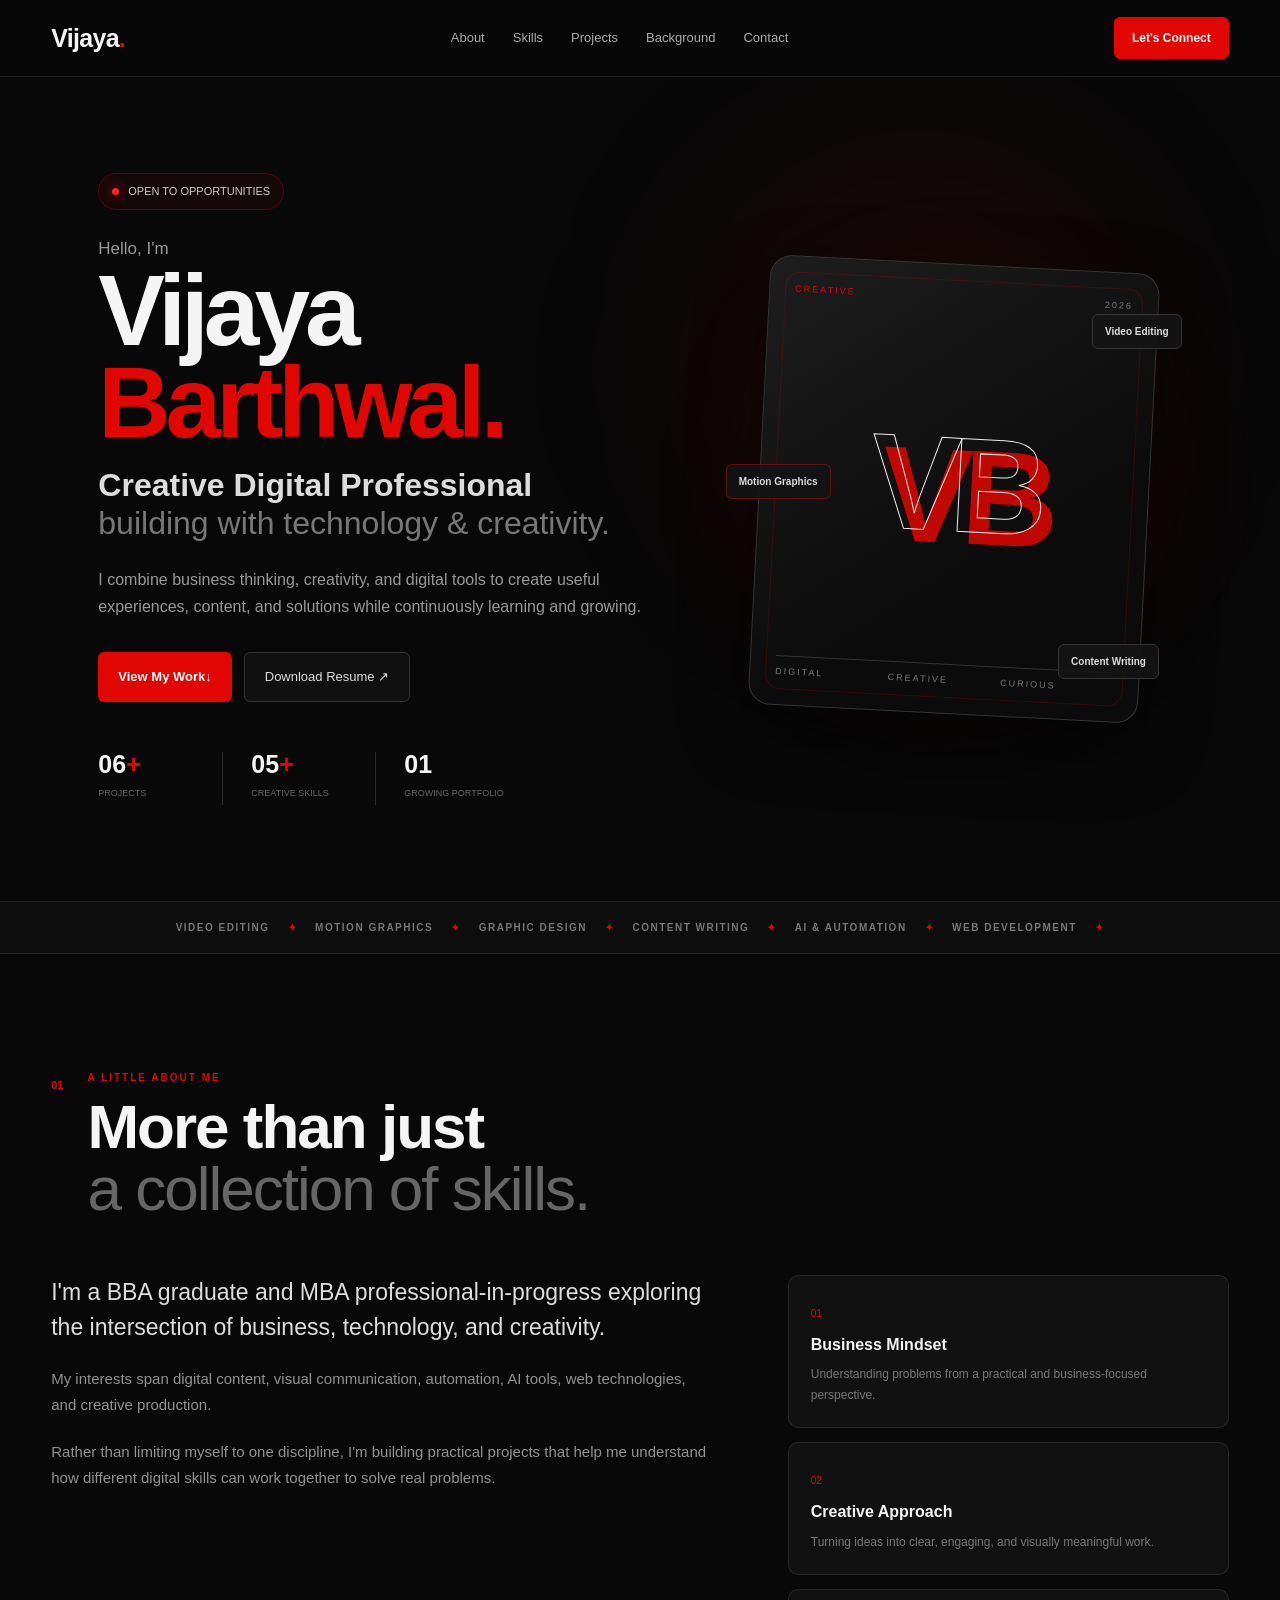
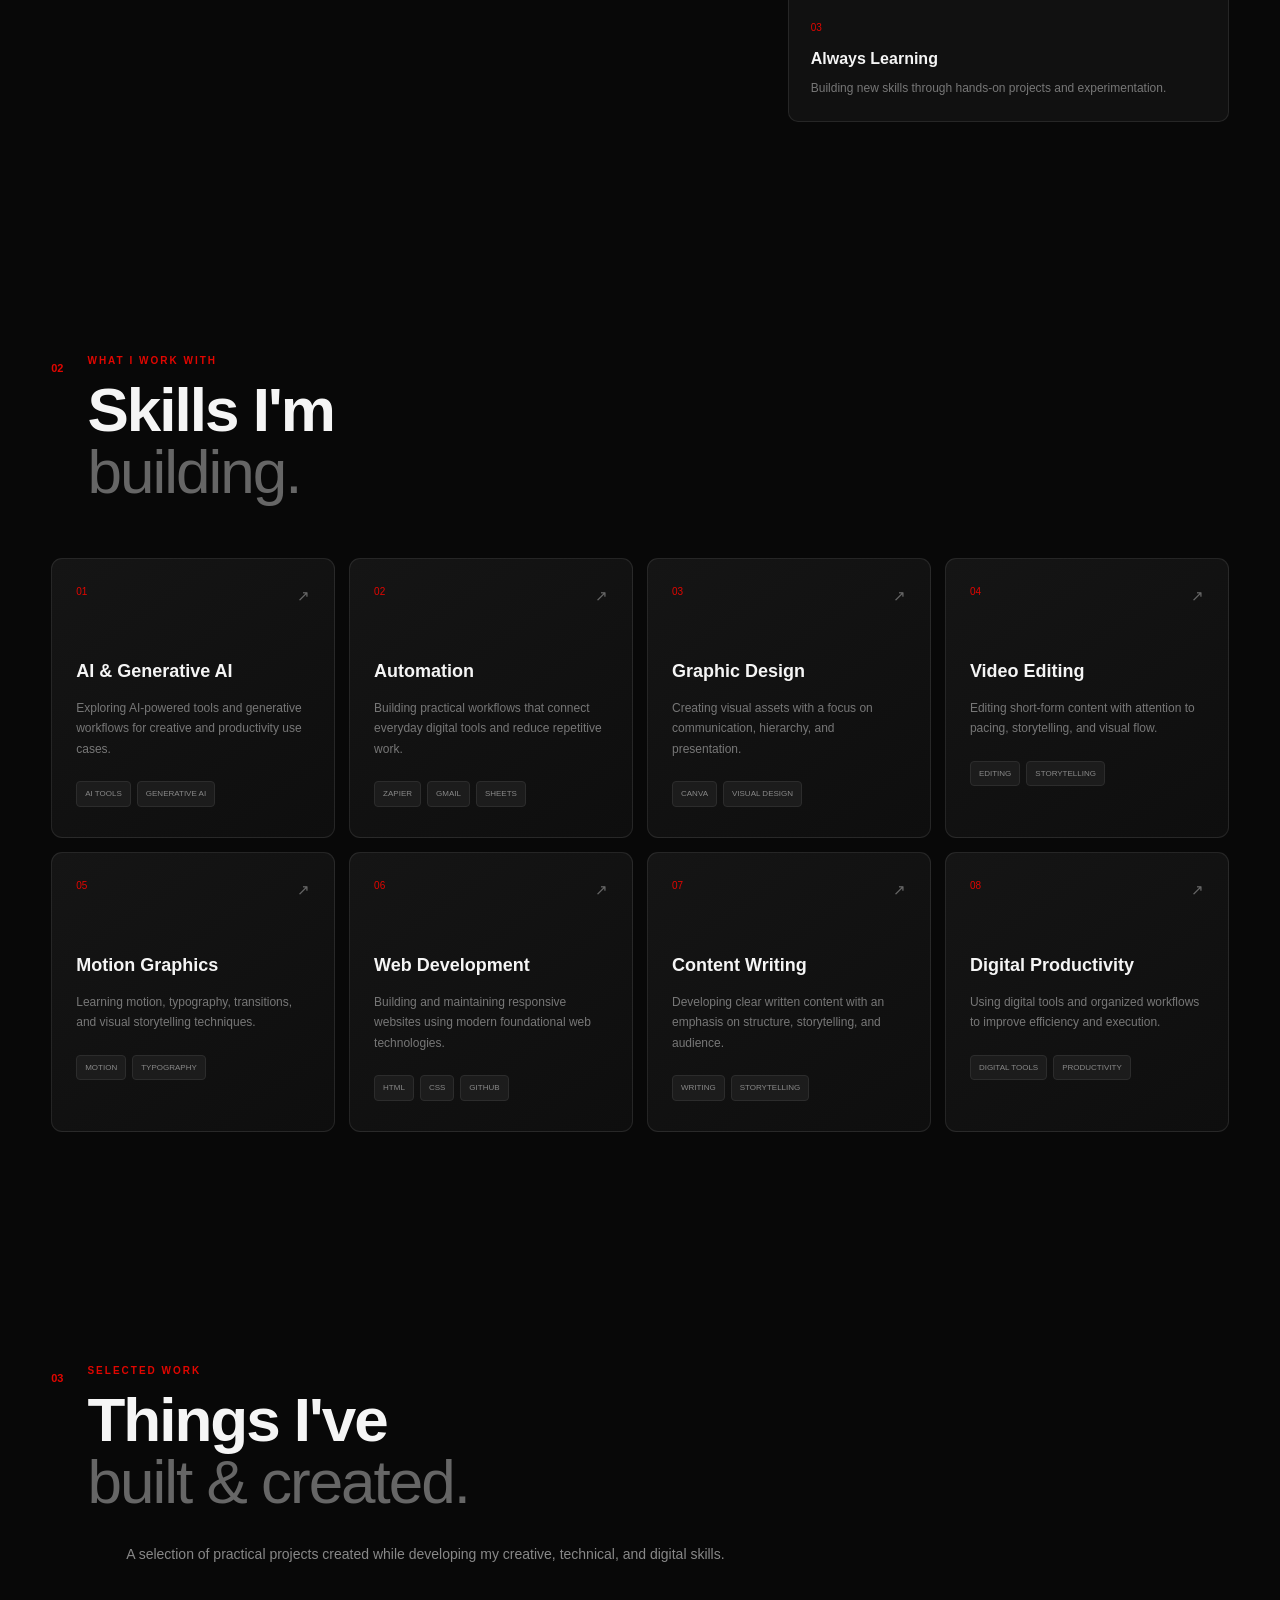
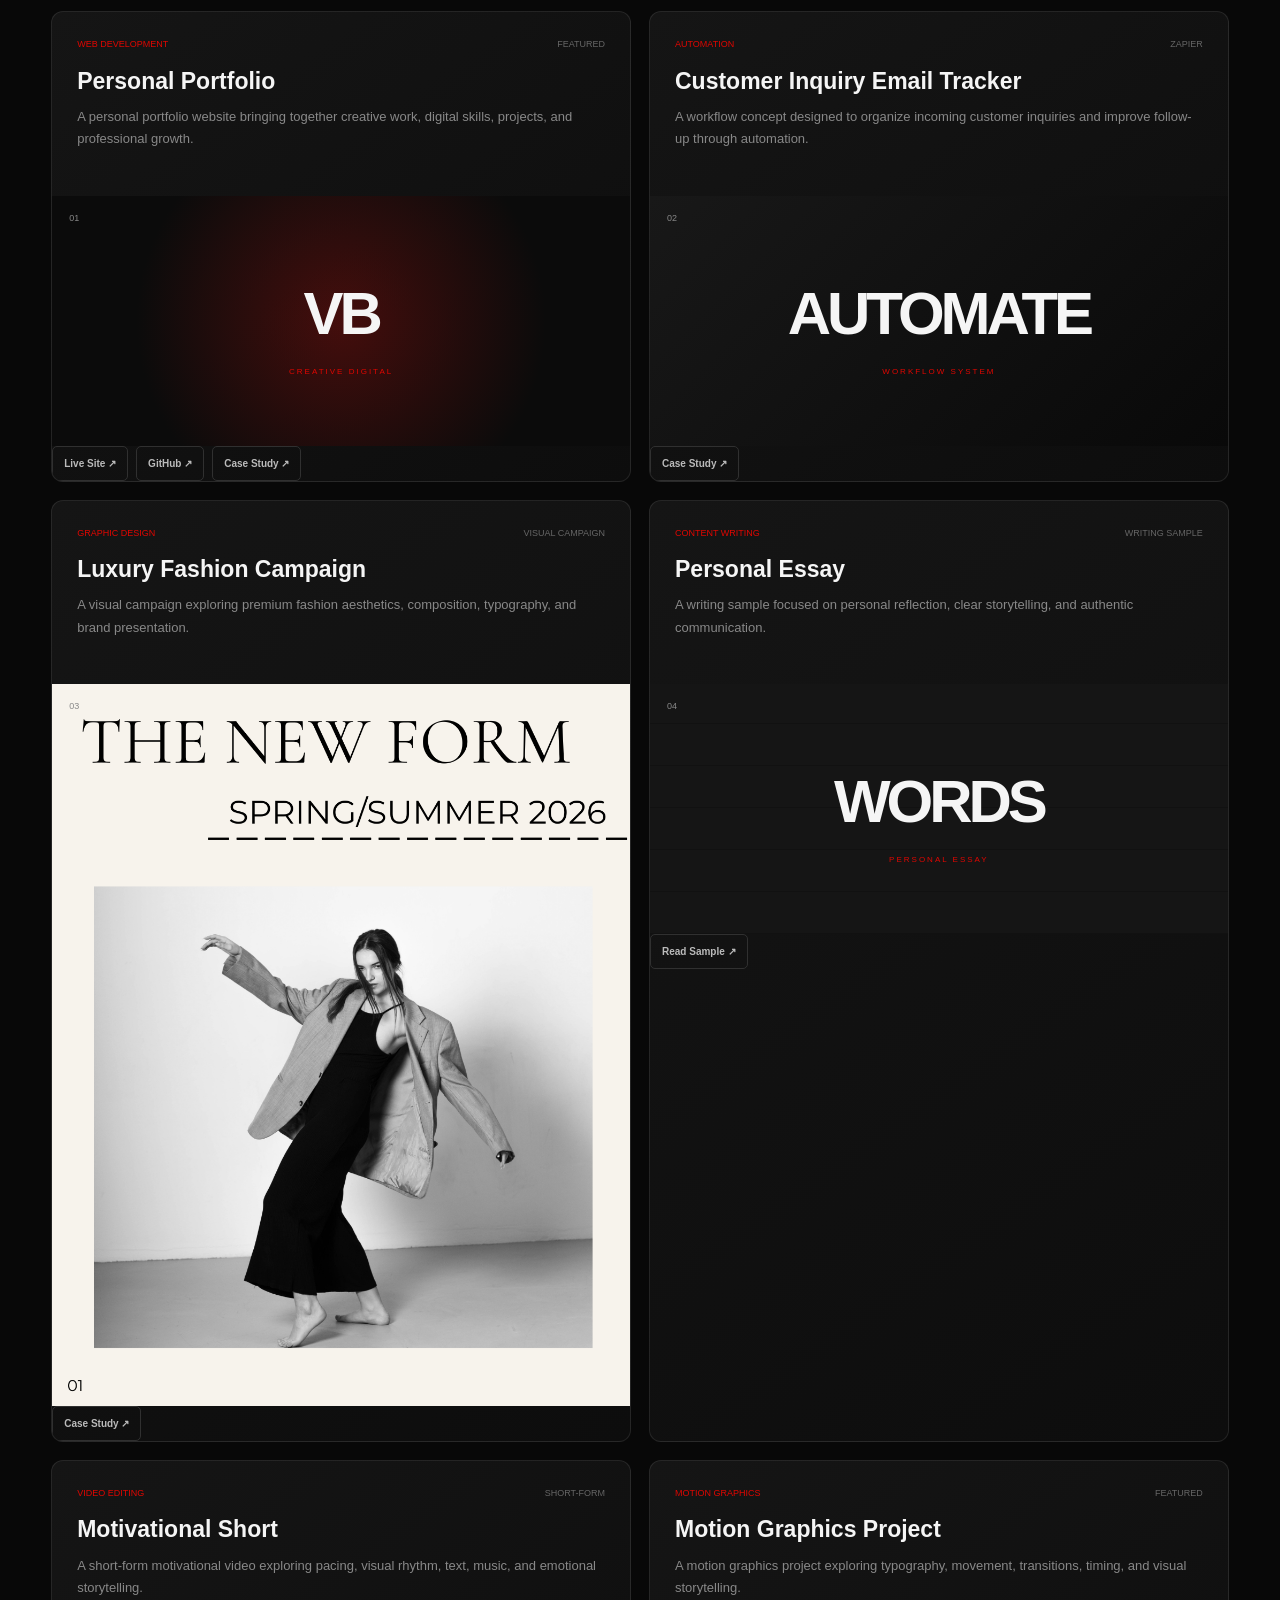
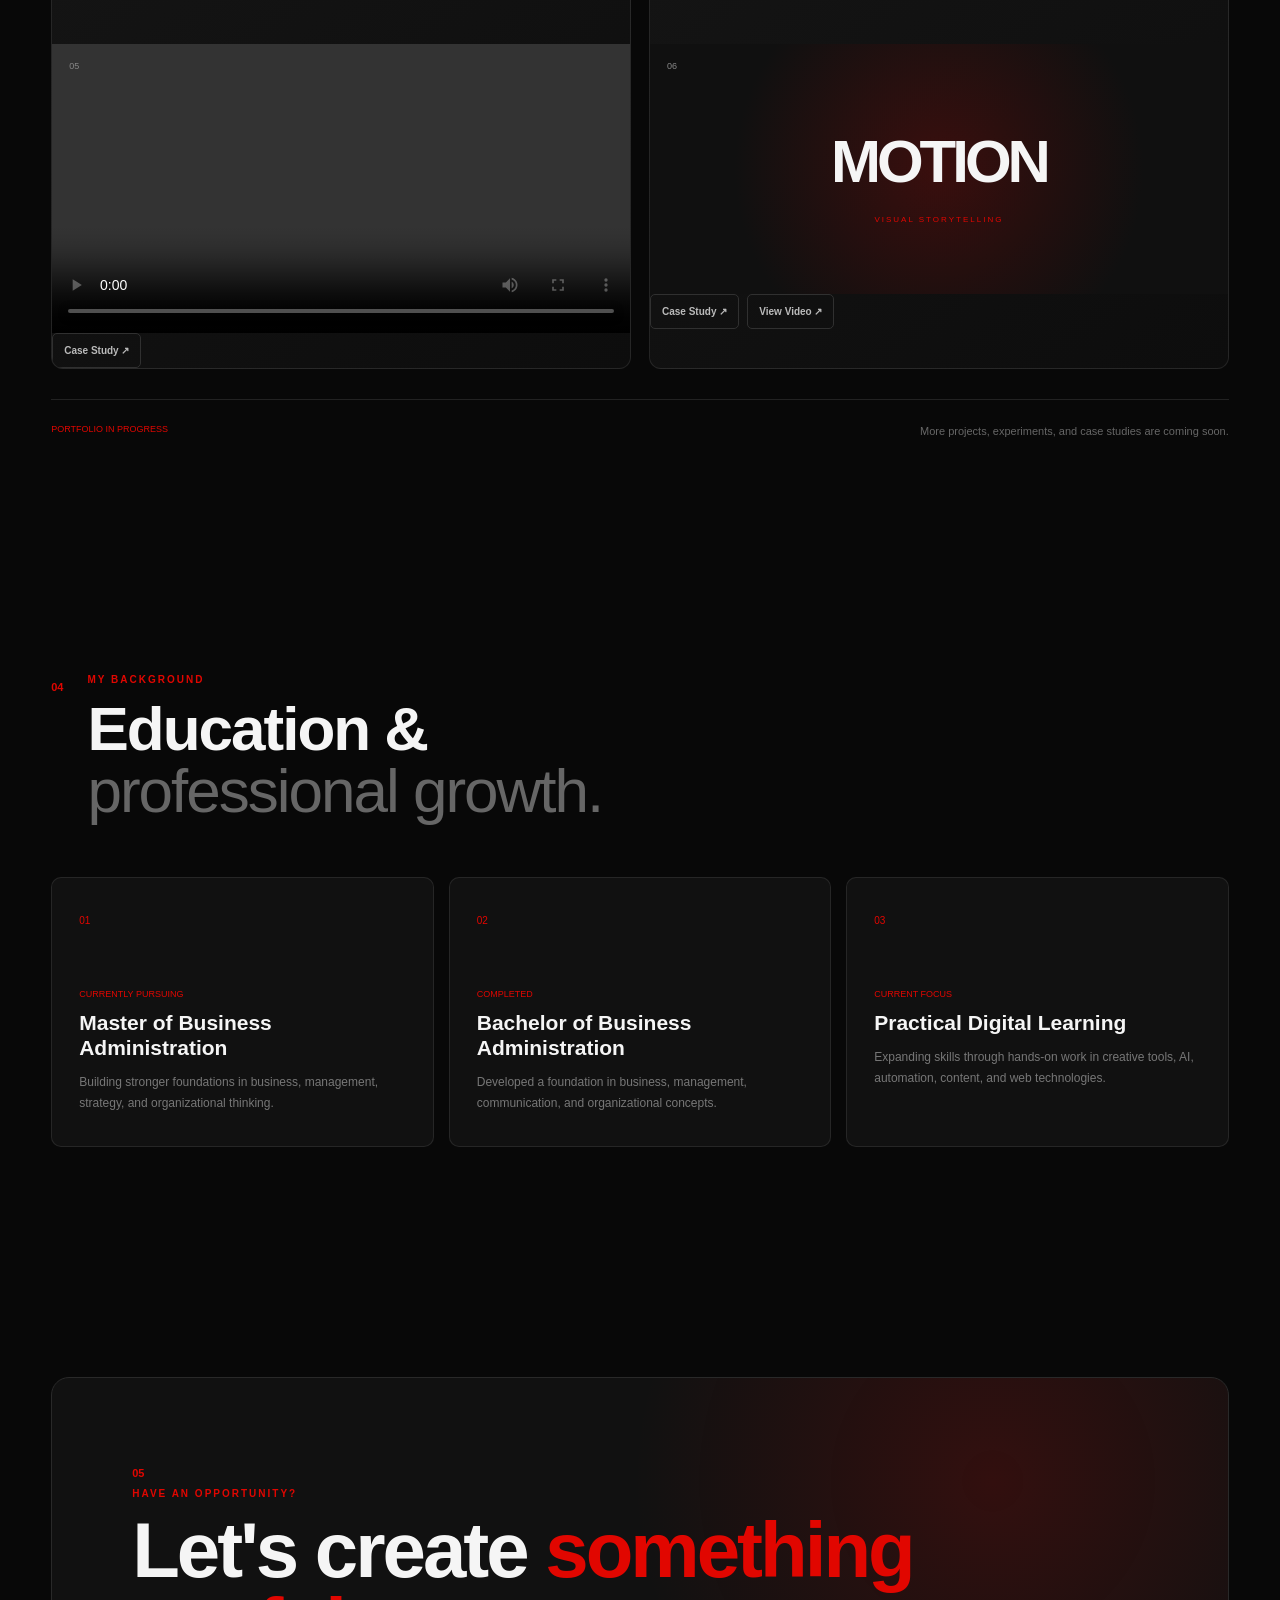
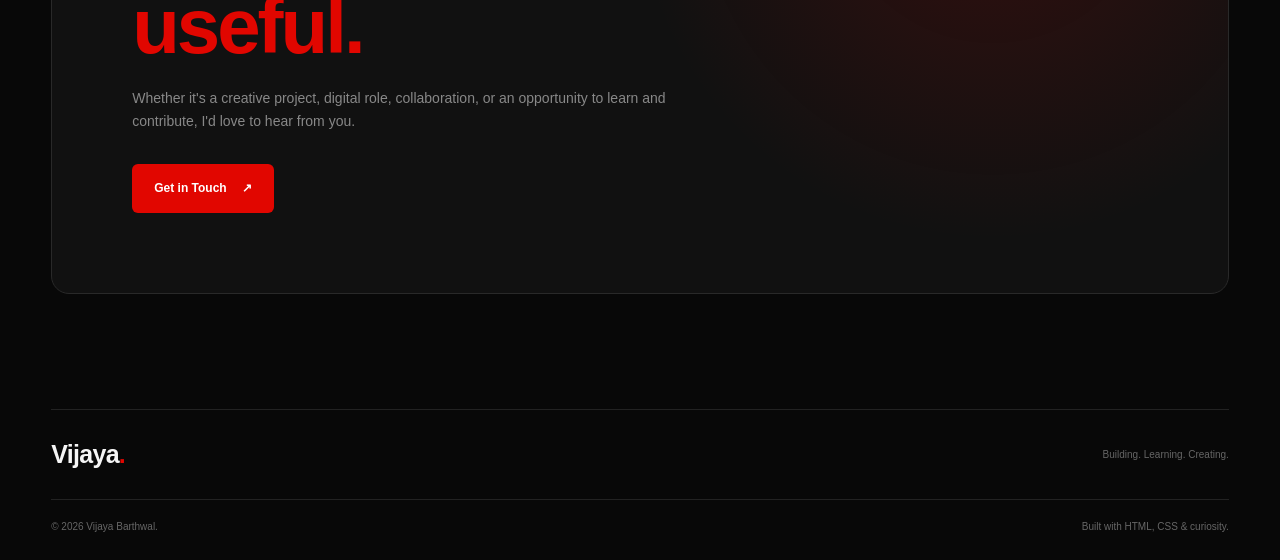
==== index.html @ 43b8132c "Update index.html" ====
<!DOCTYPE html>
<html lang="en">
<head>
    <meta charset="UTF-8">

    <meta name="viewport"
          content="width=device-width, initial-scale=1.0">

    <meta name="description"
          content="Vijaya Barthwal — Creative Digital Professional working across video editing, motion graphics, graphic design, content writing, AI, automation, and web technologies.">

    <meta name="author"
          content="Vijaya Barthwal">

    <title>Vijaya Barthwal | Creative Digital Professional</title>

    <link rel="stylesheet" href="style.css">
</head>

<body>

    <!-- =========================
         HEADER
    ========================== -->
    <header class="site-header">
        <nav class="navbar">

            <a href="#home" class="logo">
                Vijaya<span>.</span>
            </a>

            <div class="nav-links">
                <a href="#about">About</a>
                <a href="#skills">Skills</a>
                <a href="#projects">Projects</a>
                <a href="#education">Background</a>
                <a href="#contact">Contact</a>
            </div>

            <a href="#contact" class="nav-button">
                Let's Connect
            </a>

        </nav>
    </header>


    <main>

        <!-- =========================
             HERO
        ========================== -->
        <section class="hero" id="home">

            <div class="hero-content">

                <div class="hero-label">
                    <span class="status-dot"></span>
                    Open to opportunities
                </div>

                <p class="hero-intro">
                    Hello, I'm
                </p>

                <h1>
                    Vijaya <span>Barthwal.</span>
                </h1>

                <h2>
                    Creative Digital Professional
                    <span>building with technology &amp; creativity.</span>
                </h2>

                <p class="hero-description">
                    I combine business thinking, creativity, and digital
                    tools to create useful experiences, content, and
                    solutions while continuously learning and growing.
                </p>

                <div class="hero-buttons">

                    <a href="#projects" class="primary-button">
                        View My Work
                        <span>↓</span>
                    </a>

                    <a href="Vijaya_Barthwal_Resume-1.pdf"
                       class="secondary-button"
                       target="_blank"
                       rel="noopener">
                        Download Resume
                        <span>↗</span>
                    </a>

                </div>

                <div class="hero-stats">

                    <div class="stat">
                        <strong>06<span>+</span></strong>
                        <small>Projects</small>
                    </div>

                    <div class="stat">
                        <strong>05<span>+</span></strong>
                        <small>Creative Skills</small>
                    </div>

                    <div class="stat">
                        <strong>01</strong>
                        <small>Growing Portfolio</small>
                    </div>

                </div>

            </div>


            <div class="hero-visual">

                <div class="visual-glow"></div>

                <div class="hero-card">

                    <div class="hero-card-top">
                        <span>CREATIVE</span>
                        <span>2026</span>
                    </div>

                    <div class="hero-card-center">
                        <span>VB</span>
                    </div>

                    <div class="hero-card-bottom">
                        <span>Digital</span>
                        <span>Creative</span>
                        <span>Curious</span>
                    </div>

                </div>

                <div class="floating-tag tag-one">
                    Video Editing
                </div>

                <div class="floating-tag tag-two">
                    Motion Graphics
                </div>

                <div class="floating-tag tag-three">
                    Content Writing
                </div>

            </div>

        </section>


        <!-- =========================
             SKILL STRIP
        ========================== -->
        <div class="skill-strip">

            <div class="skill-strip-track">

                <span>VIDEO EDITING</span>
                <b>✦</b>

                <span>MOTION GRAPHICS</span>
                <b>✦</b>

                <span>GRAPHIC DESIGN</span>
                <b>✦</b>

                <span>CONTENT WRITING</span>
                <b>✦</b>

                <span>AI &amp; AUTOMATION</span>
                <b>✦</b>

                <span>WEB DEVELOPMENT</span>
                <b>✦</b>

            </div>

        </div>


        <!-- =========================
             ABOUT
        ========================== -->
        <section class="about-section section" id="about">

            <div class="section-heading">

                <span class="section-number">01</span>

                <div>
                    <p class="eyebrow">A little about me</p>

                    <h2>
                        More than just
                        <span>a collection of skills.</span>
                    </h2>
                </div>

            </div>


            <div class="about-grid">

                <div class="about-main">

                    <p class="about-lead">
                        I'm a BBA graduate and MBA professional-in-progress
                        exploring the intersection of business, technology,
                        and creativity.
                    </p>

                    <p>
                        My interests span digital content, visual
                        communication, automation, AI tools, web
                        technologies, and creative production.
                    </p>

                    <p>
                        Rather than limiting myself to one discipline,
                        I'm building practical projects that help me
                        understand how different digital skills can work
                        together to solve real problems.
                    </p>

                </div>


                <div class="about-side">

                    <div class="about-highlight">
                        <span>01</span>

                        <div>
                            <h3>Business Mindset</h3>
                            <p>
                                Understanding problems from a practical
                                and business-focused perspective.
                            </p>
                        </div>
                    </div>


                    <div class="about-highlight">
                        <span>02</span>

                        <div>
                            <h3>Creative Approach</h3>
                            <p>
                                Turning ideas into clear, engaging,
                                and visually meaningful work.
                            </p>
                        </div>
                    </div>


                    <div class="about-highlight">
                        <span>03</span>

                        <div>
                            <h3>Always Learning</h3>
                            <p>
                                Building new skills through hands-on
                                projects and experimentation.
                            </p>
                        </div>
                    </div>

                </div>

            </div>

        </section>


        <!-- =========================
             SKILLS
        ========================== -->
        <section class="skills-section section" id="skills">

            <div class="section-heading">

                <span class="section-number">02</span>

                <div>
                    <p class="eyebrow">What I work with</p>

                    <h2>
                        Skills I'm
                        <span>building.</span>
                    </h2>
                </div>

            </div>


            <div class="skills-grid">

                <article class="skill-card">
                    <div class="skill-card-top">
                        <span>01</span>
                        <span class="skill-arrow">↗</span>
                    </div>

                    <h3>AI &amp; Generative AI</h3>

                    <p>
                        Exploring AI-powered tools and generative
                        workflows for creative and productivity use cases.
                    </p>

                    <div class="skill-tags">
                        <span>AI Tools</span>
                        <span>Generative AI</span>
                    </div>
                </article>


                <article class="skill-card">
                    <div class="skill-card-top">
                        <span>02</span>
                        <span class="skill-arrow">↗</span>
                    </div>

                    <h3>Automation</h3>

                    <p>
                        Building practical workflows that connect
                        everyday digital tools and reduce repetitive work.
                    </p>

                    <div class="skill-tags">
                        <span>Zapier</span>
                        <span>Gmail</span>
                        <span>Sheets</span>
                    </div>
                </article>


                <article class="skill-card">
                    <div class="skill-card-top">
                        <span>03</span>
                        <span class="skill-arrow">↗</span>
                    </div>

                    <h3>Graphic Design</h3>

                    <p>
                        Creating visual assets with a focus on
                        communication, hierarchy, and presentation.
                    </p>

                    <div class="skill-tags">
                        <span>Canva</span>
                        <span>Visual Design</span>
                    </div>
                </article>


                <article class="skill-card">
                    <div class="skill-card-top">
                        <span>04</span>
                        <span class="skill-arrow">↗</span>
                    </div>

                    <h3>Video Editing</h3>

                    <p>
                        Editing short-form content with attention to
                        pacing, storytelling, and visual flow.
                    </p>

                    <div class="skill-tags">
                        <span>Editing</span>
                        <span>Storytelling</span>
                    </div>
                </article>


                <article class="skill-card">
                    <div class="skill-card-top">
                        <span>05</span>
                        <span class="skill-arrow">↗</span>
                    </div>

                    <h3>Motion Graphics</h3>

                    <p>
                        Learning motion, typography, transitions,
                        and visual storytelling techniques.
                    </p>

                    <div class="skill-tags">
                        <span>Motion</span>
                        <span>Typography</span>
                    </div>
                </article>


                <article class="skill-card">
                    <div class="skill-card-top">
                        <span>06</span>
                        <span class="skill-arrow">↗</span>
                    </div>

                    <h3>Web Development</h3>

                    <p>
                        Building and maintaining responsive websites
                        using modern foundational web technologies.
                    </p>

                    <div class="skill-tags">
                        <span>HTML</span>
                        <span>CSS</span>
                        <span>GitHub</span>
                    </div>
                </article>


                <article class="skill-card">
                    <div class="skill-card-top">
                        <span>07</span>
                        <span class="skill-arrow">↗</span>
                    </div>

                    <h3>Content Writing</h3>

                    <p>
                        Developing clear written content with an emphasis
                        on structure, storytelling, and audience.
                    </p>

                    <div class="skill-tags">
                        <span>Writing</span>
                        <span>Storytelling</span>
                    </div>
                </article>


                <article class="skill-card">
                    <div class="skill-card-top">
                        <span>08</span>
                        <span class="skill-arrow">↗</span>
                    </div>

                    <h3>Digital Productivity</h3>

                    <p>
                        Using digital tools and organized workflows
                        to improve efficiency and execution.
                    </p>

                    <div class="skill-tags">
                        <span>Digital Tools</span>
                        <span>Productivity</span>
                    </div>
                </article>

            </div>

        </section>


        <!-- =========================
             PROJECTS
        ========================== -->
        <section class="projects-section section" id="projects">

            <div class="section-heading">

                <span class="section-number">03</span>

                <div>
                    <p class="eyebrow">Selected work</p>

                    <h2>
                        Things I've
                        <span>built &amp; created.</span>
                    </h2>
                </div>

            </div>


            <p class="section-intro">
                A selection of practical projects created while
                developing my creative, technical, and digital skills.
            </p>


            <div class="projects-grid">

                <!-- Project 01 -->
                <article class="project-card featured">

    <div class="project-content">

        <div class="project-meta">
            <span>Web Development</span>
            <span>Featured</span>
        </div>

        <h3>Personal Portfolio</h3>

        <p>
            A personal portfolio website bringing together creative work,
            digital skills, projects, and professional growth.
        </p>

    </div>

    <div class="project-image project-image-portfolio">
        <span class="project-index">01</span>

        <div class="project-visual-text">
            <strong>VB</strong>
            <span>CREATIVE DIGITAL</span>
        </div>
    </div>

    <div class="project-links">

        <a href="https://vijayabarthwal.github.io/vijaya-portfolio/"
           target="_blank"
           rel="noopener">
            Live Site ↗
        </a>

        <a href="https://github.com/vijayabarthwal/vijaya-portfolio"
           target="_blank"
           rel="noopener">
            GitHub ↗
        </a>

        <a href="case-study.html"
           target="_blank"
           rel="noopener">
            Case Study ↗
        </a>

    </div>

                </article>
            
                <!-- Project 02 -->
<article class="project-card">

    <div class="project-content">

        <div class="project-meta">
            <span>Automation</span>
            <span>Zapier</span>
        </div>

        <h3>Customer Inquiry Email Tracker</h3>

        <p>
            A workflow concept designed to organize incoming customer
            inquiries and improve follow-up through automation.
        </p>

    </div>

    <div class="project-image project-image-automation">

        <span class="project-index">02</span>

        <div class="project-visual-text">
            <strong>AUTOMATE</strong>
            <span>WORKFLOW SYSTEM</span>
        </div>

    </div>

    <div class="project-links">

        <a href="zapier-case-study.html"
           target="_blank"
           rel="noopener">
            Case Study ↗
        </a>

    </div>

</article>


                <!-- Project 03 -->
<article class="project-card">

    <div class="project-content">

        <div class="project-meta">
            <span>Graphic Design</span>
            <span>Visual Campaign</span>
        </div>

        <h3>Luxury Fashion Campaign</h3>

        <p>
            A visual campaign exploring premium fashion aesthetics,
            composition, typography, and brand presentation.
        </p>

    </div>

    <div class="project-image project-image-fashion">

        <img
            src="images/Luxury Fashion Campaign.png"
            alt="Luxury Fashion Campaign"
            loading="lazy">

        <span class="project-index">03</span>

    </div>

    <div class="project-links">

        <a href="luxury-fashion-case-study.html"
           target="_blank"
           rel="noopener">
            Case Study ↗
        </a>

    </div>

</article>
                
<!-- Project 04 -->
<article class="project-card">

    <div class="project-content">

        <div class="project-meta">
            <span>Content Writing</span>
            <span>Writing Sample</span>
        </div>

        <h3>Personal Essay</h3>

        <p>
            A writing sample focused on personal reflection,
            clear storytelling, and authentic communication.
        </p>

    </div>

    <div class="project-image project-image-writing">

        <span class="project-index">04</span>

        <div class="project-visual-text">
            <strong>WORDS</strong>
            <span>PERSONAL ESSAY</span>
        </div>

    </div>

    <div class="project-links">

        <a href="content-writing-case-study.html"
           target="_blank"
           rel="noopener">
            Read Sample ↗
        </a>

    </div>

</article>

<!-- Project 05 -->
<article class="project-card">

    <div class="project-content">

        <div class="project-meta">
            <span>Video Editing</span>
            <span>Short-form</span>
        </div>

        <h3>Motivational Short</h3>

        <p>
            A short-form motivational video exploring pacing,
            visual rhythm, text, music, and emotional storytelling.
        </p>

    </div>

    <div class="project-image project-image-video">

        <video controls preload="metadata" playsinline>
            <source
                src="InShot_20260822_020642345.mp4"
                type="video/mp4"
            >
            Your browser does not support video playback.
        </video>

        <span class="project-index">05</span>

    </div>

    <div class="project-links">

        <a
            href="video-project/case-study.html"
            target="_blank"
            rel="noopener"
        >
            Case Study ↗
        </a>

    </div>

</article>

<!-- Project 06 -->
<article class="project-card featured">

    <div class="project-content">

        <div class="project-meta">
            <span>Motion Graphics</span>
            <span>Featured</span>
        </div>

        <h3>Motion Graphics Project</h3>

        <p>
            A motion graphics project exploring typography,
            movement, transitions, timing, and visual storytelling.
        </p>

    </div>

    <div class="project-image project-image-motion">

        <span class="project-index">06</span>

        <div class="motion-lines">
            <span></span>
            <span></span>
            <span></span>
        </div>

        <div class="project-visual-text">
            <strong>MOTION</strong>
            <span>VISUAL STORYTELLING</span>
        </div>

    </div>

    <div class="project-links">

        <a href="Motion Graphic Case Study/motion-graphics-case-study.html"
           target="_blank"
           rel="noopener">
            Case Study ↗
        </a>

        <a href="Motion Graphic Case Study/motion-graphics-case-study.html#videos"
           target="_blank"
           rel="noopener">
            View Video ↗
        </a>

    </div>

</article>

</div>


<div class="projects-footer">
    <span>Portfolio in progress</span>

    <p>
        More projects, experiments, and case studies
        are coming soon.
    </p>
</div>

</section>


<!-- =========================
     EDUCATION
========================== -->
<section class="education-section section" id="education">

    <div class="section-heading">

        <span class="section-number">04</span>

        <div>
            <p class="eyebrow">My background</p>

            <h2>
                Education &amp;
                <span>professional growth.</span>
            </h2>
        </div>

    </div>


    <div class="education-grid">

        <article class="education-card">

            <span class="education-number">01</span>

            <div>
                <span class="education-label">
                    Currently Pursuing
                </span>

                <h3>Master of Business Administration</h3>

                <p>
                    Building stronger foundations in business,
                    management, strategy, and organizational
                    thinking.
                </p>
            </div>

        </article>


        <article class="education-card">

            <span class="education-number">02</span>

            <div>
                <span class="education-label">
                    Completed
                </span>

                <h3>Bachelor of Business Administration</h3>

                <p>
                    Developed a foundation in business,
                    management, communication, and
                    organizational concepts.
                </p>
            </div>

        </article>


        <article class="education-card">

            <span class="education-number">03</span>

            <div>
                <span class="education-label">
                    Current Focus
                </span>

                <h3>Practical Digital Learning</h3>

                <p>
                    Expanding skills through hands-on work in
                    creative tools, AI, automation, content,
                    and web technologies.
                </p>
            </div>

        </article>

    </div>

</section>


<!-- =========================
     CONTACT
========================== -->
<section class="contact-section section" id="contact">

    <div class="contact-box">

        <span class="section-number">05</span>

        <p class="eyebrow">
            Have an opportunity?
        </p>

        <h2>
            Let's create
            <span>something useful.</span>
        </h2>

        <p class="contact-text">
            Whether it's a creative project, digital role,
            collaboration, or an opportunity to learn and
            contribute, I'd love to hear from you.
        </p>

        <a href="mailto:vijayabarthwal416@gmail.com"
           class="contact-button">
            Get in Touch
            <span>↗</span>
        </a>

    </div>

</section>

</main>


<!-- =========================
     FOOTER
========================== -->
<footer class="site-footer">

    <div class="footer-top">

        <a href="#home" class="logo">
            Vijaya<span>.</span>
        </a>

        <p>
            Building. Learning. Creating.
        </p>

    </div>

    <div class="footer-bottom">

        <span>
            © 2026 Vijaya Barthwal.
        </span>

        <span>
            Built with HTML, CSS &amp; curiosity.
        </span>

    </div>

</footer>


</body>
</html>
---- style.css ----
/* =========================================
   VIJAYA BARTHWAL
   CLEAN BLACK + RED PORTFOLIO
========================================= */

:root {
    --black: #080808;
    --soft: #101010;
    --card: #141414;
    --light: #1c1c1c;
    --white: #f5f5f5;
    --text: #d5d5d5;
    --gray: #999;
    --dark-gray: #666;
    --red: #e10600;
    --bright-red: #ff241f;
    --border: rgba(255,255,255,.09);
    --max: 1180px;
    --shadow: 0 25px 70px rgba(0,0,0,.45);
}

* {
    margin: 0;
    padding: 0;
    box-sizing: border-box;
}

html {
    scroll-behavior: smooth;
}

body {
    min-width: 320px;
    overflow-x: hidden;
    background: var(--black);
    color: var(--white);
    font-family: Arial, Helvetica, sans-serif;
    line-height: 1.7;
}

a {
    color: inherit;
    text-decoration: none;
}

img,
video {
    display: block;
    max-width: 100%;
}

::selection {
    background: var(--red);
    color: #fff;
}


/* =========================================
   HEADER
========================================= */

.site-header {
    position: sticky;
    top: 0;
    z-index: 1000;
    background: rgba(8,8,8,.9);
    backdrop-filter: blur(16px);
    border-bottom: 1px solid var(--border);
}

.navbar {
    width: min(92%,var(--max));
    min-height: 76px;
    margin: auto;
    display: flex;
    align-items: center;
    justify-content: space-between;
    gap: 25px;
}

.logo {
    font-size: 25px;
    font-weight: 800;
    letter-spacing: -.7px;
}

.logo span,
.nav-links a:hover,
.eyebrow,
.section-number {
    color: var(--red);
}

.nav-links {
    display: flex;
    gap: 28px;
}

.nav-links a {
    position: relative;
    color: #aaa;
    font-size: 13px;
    transition: .25s;
}

.nav-links a::after {
    content: "";
    position: absolute;
    left: 0;
    bottom: -6px;
    width: 0;
    height: 2px;
    background: var(--red);
    transition: .25s;
}

.nav-links a:hover::after {
    width: 100%;
}

.nav-button,
.primary-button,
.contact-button {
    display: inline-flex;
    align-items: center;
    justify-content: center;
    background: var(--red);
    color: #fff;
    font-weight: 700;
    transition: .25s;
}

.nav-button {
    padding: 10px 17px;
    border: 1px solid var(--red);
    border-radius: 6px;
    font-size: 12px;
}

.nav-button:hover,
.primary-button:hover,
.contact-button:hover {
    background: var(--bright-red);
    transform: translateY(-2px);
}


/* =========================================
   MAIN + HERO
========================================= */

main,
.hero {
    width: min(92%,var(--max));
    margin: auto;
}

.hero {
    min-height: calc(100vh - 76px);
    display: grid;
    grid-template-columns: 1.1fr .9fr;
    align-items: center;
    gap: 70px;
    padding: 90px 0;
    position: relative;
}

.hero::before {
    content: "";
    position: absolute;
    width: 420px;
    height: 420px;
    right: 5%;
    top: 10%;
    background: rgba(225,6,0,.08);
    filter: blur(100px);
    border-radius: 50%;
    pointer-events: none;
}

.hero-content {
    position: relative;
    z-index: 2;
}

.hero-label {
    display: inline-flex;
    align-items: center;
    gap: 9px;
    margin-bottom: 25px;
    padding: 8px 13px;
    border: 1px solid rgba(225,6,0,.3);
    border-radius: 50px;
    background: rgba(225,6,0,.06);
    color: #ccc;
    font-size: 11px;
    text-transform: uppercase;
}

.status-dot {
    width: 7px;
    height: 7px;
    border-radius: 50%;
    background: var(--bright-red);
    box-shadow: 0 0 12px rgba(255,36,31,.8);
}

.hero-intro {
    color: var(--gray);
    font-size: 17px;
}

.hero h1 {
    margin-bottom: 18px;
    font-size: clamp(58px,8vw,100px);
    line-height: .92;
    letter-spacing: -5px;
}

.hero h1 span {
    display: block;
    color: var(--red);
}

.hero h2 {
    max-width: 720px;
    margin-bottom: 23px;
    color: #ddd;
    font-size: clamp(22px,3vw,32px);
    line-height: 1.2;
}

.hero h2 span {
    display: block;
    color: #777;
    font-weight: 400;
}

.hero-description {
    max-width: 630px;
    margin-bottom: 32px;
    color: #999;
    font-size: 16px;
}

.hero-buttons {
    display: flex;
    flex-wrap: wrap;
    gap: 12px;
    margin-bottom: 50px;
}

.primary-button,
.secondary-button {
    padding: 13px 20px;
    border-radius: 6px;
    font-size: 13px;
}

.secondary-button {
    border: 1px solid #333;
    color: #ddd;
    background: #101010;
}

.secondary-button:hover {
    border-color: #777;
    transform: translateY(-2px);
}

.hero-stats {
    display: flex;
}

.stat {
    min-width: 125px;
    padding-right: 28px;
    margin-right: 28px;
    border-right: 1px solid #292929;
}

.stat:last-child {
    border: 0;
}

.stat strong {
    display: block;
    font-size: 25px;
    line-height: 1;
}

.stat strong span {
    color: var(--red);
}

.stat small {
    color: var(--dark-gray);
    font-size: 9px;
    text-transform: uppercase;
}


/* =========================================
   HERO VISUAL
========================================= */

.hero-visual {
    min-height: 500px;
    display: flex;
    align-items: center;
    justify-content: center;
    position: relative;
}

.visual-glow {
    position: absolute;
    width: 330px;
    height: 330px;
    border-radius: 50%;
    background: rgba(225,6,0,.12);
    filter: blur(70px);
}

.hero-card {
    position: relative;
    z-index: 2;
    width: min(100%,390px);
    height: 450px;
    padding: 25px;
    display: flex;
    flex-direction: column;
    justify-content: space-between;
    background: linear-gradient(145deg,#1d1d1d,#0b0b0b 65%);
    border: 1px solid #343434;
    border-radius: 22px;
    box-shadow: var(--shadow);
    transform: rotate(3deg);
    transition: .4s;
}

.hero-card:hover {
    transform: rotate(0) translateY(-7px);
}

.hero-card::after {
    content: "";
    position: absolute;
    inset: 15px;
    border: 1px solid rgba(225,6,0,.2);
    border-radius: 15px;
}

.hero-card-top,
.hero-card-bottom {
    position: relative;
    z-index: 2;
    display: flex;
    justify-content: space-between;
    color: #777;
    font-size: 9px;
    letter-spacing: 2px;
    text-transform: uppercase;
}

.hero-card-top span:first-child {
    color: var(--red);
}

.hero-card-center {
    position: relative;
    z-index: 2;
    display: flex;
    align-items: center;
    justify-content: center;
    flex: 1;
}

.hero-card-center span {
    color: transparent;
    font-size: 135px;
    font-weight: 900;
    letter-spacing: -10px;
    -webkit-text-stroke: 1px #eee;
    text-shadow: 12px 12px 0 rgba(225,6,0,.85);
}

.hero-card-bottom span {
    flex: 1;
    padding-top: 8px;
    border-top: 1px solid #333;
}

.floating-tag {
    position: absolute;
    z-index: 5;
    padding: 8px 12px;
    background: rgba(20,20,20,.9);
    border: 1px solid #353535;
    border-radius: 6px;
    color: #ddd;
    font-size: 10px;
    font-weight: 600;
}

.tag-one {
    top: 15%;
    right: 0;
}

.tag-two {
    top: 45%;
    left: 0;
    border-color: rgba(225,6,0,.4);
}

.tag-three {
    right: 5%;
    bottom: 12%;
}


/* =========================================
   SKILL STRIP
========================================= */

.skill-strip {
    width: 100vw;
    margin-left: 50%;
    transform: translateX(-50%);
    padding: 17px 0;
    overflow: hidden;
    background: #0d0d0d;
    border-block: 1px solid #222;
}

.skill-strip-track {
    display: flex;
    justify-content: center;
    flex-wrap: wrap;
    gap: 18px;
    padding: 0 20px;
    color: #777;
    font-size: 10px;
    font-weight: 700;
    letter-spacing: 1.5px;
}

.skill-strip-track b {
    color: var(--red);
}


/* =========================================
   SECTIONS
========================================= */

.section {
    padding: 115px 0;
    scroll-margin-top: 80px;
}

.section-heading {
    display: flex;
    gap: 24px;
    align-items: flex-start;
    margin-bottom: 55px;
}

.section-number {
    padding-top: 7px;
    font-size: 11px;
    font-weight: 800;
}

.eyebrow {
    margin-bottom: 10px;
    font-size: 10px;
    font-weight: 800;
    letter-spacing: 2px;
    text-transform: uppercase;
}

.section-heading h2 {
    font-size: clamp(40px,5vw,62px);
    line-height: 1;
    letter-spacing: -2px;
}

.section-heading h2 span {
    display: block;
    color: #666;
    font-weight: 400;
}

.section-intro {
    max-width: 680px;
    margin: -25px 0 45px 75px;
    color: #888;
    font-size: 14px;
}


/* =========================================
   ABOUT
========================================= */

.about-grid {
    display: grid;
    grid-template-columns: 1.2fr .8fr;
    gap: 75px;
}

.about-main p {
    max-width: 700px;
    margin-bottom: 22px;
    color: #929292;
    font-size: 15px;
}

.about-main .about-lead {
    color: #ddd;
    font-size: 23px;
    line-height: 1.5;
}

.about-side {
    display: flex;
    flex-direction: column;
    gap: 14px;
}

.about-highlight {
    padding: 22px;
    background: #111;
    border: 1px solid var(--border);
    border-radius: 10px;
}

.about-highlight > span {
    color: var(--red);
    font-size: 10px;
}

.about-highlight h3 {
    margin: 6px 0;
    font-size: 16px;
}

.about-highlight p {
    color: #777;
    font-size: 12px;
}


/* =========================================
   SKILLS
========================================= */

.skills-grid {
    display: grid;
    grid-template-columns: repeat(4,1fr);
    gap: 14px;
}

.skill-card {
    min-height: 280px;
    padding: 24px;
    background: linear-gradient(145deg,#151515,#0e0e0e);
    border: 1px solid var(--border);
    border-radius: 11px;
    transition: .3s;
}

.skill-card:hover {
    transform: translateY(-5px);
    border-color: rgba(225,6,0,.45);
}

.skill-card-top {
    display: flex;
    justify-content: space-between;
    margin-bottom: 48px;
    color: var(--red);
    font-size: 10px;
}

.skill-arrow {
    color: #666;
    font-size: 15px;
}

.skill-card h3 {
    margin-bottom: 11px;
    font-size: 18px;
}

.skill-card p {
    color: #777;
    font-size: 12px;
    line-height: 1.7;
}

.skill-tags {
    display: flex;
    flex-wrap: wrap;
    gap: 6px;
    margin-top: 22px;
}

.skill-tags span {
    padding: 5px 8px;
    background: #1c1c1c;
    border: 1px solid #2c2c2c;
    border-radius: 4px;
    color: #888;
    font-size: 8px;
    text-transform: uppercase;
}


/* =========================================
   PROJECTS
========================================= */

.projects-grid {
    display: grid;
    grid-template-columns: repeat(2,1fr);
    gap: 18px;
}

.project-card {
    display: flex;
    flex-direction: column;
    overflow: hidden;
    background: linear-gradient(145deg,#151515,#0d0d0d);
    border: 1px solid var(--border);
    border-radius: 12px;
    transition: .3s;
}

.project-card:hover {
    transform: translateY(-5px);
    border-color: rgba(225,6,0,.4);
}

.project-image {
    position: relative;
    min-height: 250px;
    overflow: hidden;
    background: #111;
}

.project-image img,
.project-image video {
    width: 100%;
    height: 100%;
    object-fit: cover;
}

.project-image-portfolio,
.project-image-automation,
.project-image-writing,
.project-image-motion {
    display: flex;
    align-items: center;
    justify-content: center;
}

.project-image-portfolio {
    background: radial-gradient(circle,rgba(225,6,0,.25),#0b0b0b 65%);
}

.project-image-automation {
    background: linear-gradient(135deg,#181818,#090909);
}

.project-image-writing {
    background: repeating-linear-gradient(
        0deg,#111 0,#111 1px,#151515 1px,#151515 42px
    );
}

.project-image-motion {
    background: radial-gradient(circle,rgba(225,6,0,.2),#101010 65%);
}

.project-index {
    position: absolute;
    top: 15px;
    left: 17px;
    z-index: 3;
    color: #888;
    font-size: 9px;
}

.project-visual-text {
    display: flex;
    flex-direction: column;
    align-items: center;
}

.project-visual-text strong {
    font-size: clamp(35px,5vw,60px);
    letter-spacing: -4px;
}

.project-visual-text span {
    color: var(--red);
    font-size: 8px;
    letter-spacing: 2px;
}

.project-content {
    padding: 25px;
}

.project-meta {
    display: flex;
    justify-content: space-between;
    gap: 10px;
    margin-bottom: 15px;
    color: var(--red);
    font-size: 9px;
    text-transform: uppercase;
}

.project-meta span:last-child {
    color: #666;
}

.project-content h3 {
    margin-bottom: 11px;
    font-size: 23px;
    line-height: 1.2;
}

.project-content p {
    margin-bottom: 20px;
    color: #888;
    font-size: 13px;
    line-height: 1.7;
}

.project-links {
    display: flex;
    flex-wrap: wrap;
    gap: 8px;
}

.project-links a {
    padding: 8px 11px;
    border: 1px solid #303030;
    border-radius: 5px;
    color: #bbb;
    font-size: 10px;
    font-weight: 700;
}

.project-links a:hover {
    background: var(--red);
    border-color: var(--red);
    color: #fff;
}

.projects-footer {
    display: flex;
    justify-content: space-between;
    gap: 20px;
    margin-top: 30px;
    padding-top: 22px;
    border-top: 1px solid #222;
}

.projects-footer span {
    color: var(--red);
    font-size: 9px;
    text-transform: uppercase;
}

.projects-footer p {
    color: #666;
    font-size: 11px;
}


/* =========================================
   EDUCATION
========================================= */

.education-grid {
    display: grid;
    grid-template-columns: repeat(3,1fr);
    gap: 15px;
}

.education-card {
    min-height: 270px;
    padding: 27px;
    background: #111;
    border: 1px solid var(--border);
    border-radius: 10px;
}

.education-number {
    color: var(--red);
    font-size: 10px;
}

.education-label {
    display: block;
    margin-top: 55px;
    margin-bottom: 8px;
    color: var(--red);
    font-size: 9px;
    text-transform: uppercase;
}

.education-card h3 {
    margin-bottom: 12px;
    font-size: 21px;
    line-height: 1.2;
}

.education-card p {
    color: #777;
    font-size: 12px;
}


/* =========================================
   CONTACT
========================================= */

.contact-box {
    position: relative;
    padding: clamp(45px,8vw,80px);
    overflow: hidden;
    background:
        radial-gradient(circle at 80% 20%,rgba(225,6,0,.16),transparent 35%),
        #111;
    border: 1px solid #292929;
    border-radius: 18px;
}

.contact-box h2 {
    position: relative;
    z-index: 2;
    margin-bottom: 22px;
    font-size: clamp(45px,7vw,78px);
    line-height: .98;
    letter-spacing: -3px;
}

.contact-box h2 span {
    color: var(--red);
}

.contact-text {
    max-width: 600px;
    margin-bottom: 30px;
    color: #888;
    font-size: 14px;
}

.contact-button {
    gap: 15px;
    padding: 14px 22px;
    border-radius: 6px;
    font-size: 12px;
}


/* =========================================
   FOOTER
========================================= */

.site-footer {
    width: min(92%,var(--max));
    margin: auto;
    padding-bottom: 25px;
}

.footer-top,
.footer-bottom {
    display: flex;
    align-items: center;
    justify-content: space-between;
    gap: 20px;
    border-top: 1px solid #222;
}

.footer-top {
    min-height: 90px;
}

.footer-top p,
.footer-bottom {
    color: #666;
    font-size: 10px;
}

.footer-bottom {
    padding-top: 18px;
}


/* =========================================
   RESPONSIVE
========================================= */

@media (max-width: 1050px) {

    .hero {
        grid-template-columns: 1fr .8fr;
        gap: 40px;
    }

    .skills-grid {
        grid-template-columns: repeat(2,1fr);
    }

    .education-grid {
        grid-template-columns: repeat(2,1fr);
    }
}

@media (max-width: 800px) {

    .nav-links {
        gap: 16px;
    }

    .nav-links a {
        font-size: 11px;
    }

    .hero {
        grid-template-columns: 1fr;
        padding: 75px 0;
    }

    .hero-content {
        max-width: 750px;
    }

    .hero-visual {
        min-height: 470px;
    }

    .about-grid {
        grid-template-columns: 1fr;
        gap: 45px;
    }

    .projects-grid {
        grid-template-columns: 1fr;
    }

    .education-grid {
        grid-template-columns: 1fr;
    }
}

@media (max-width: 600px) {

    .navbar {
        min-height: 68px;
        flex-wrap: wrap;
        padding: 14px 0;
    }

    .nav-button {
        display: none;
    }

    .nav-links {
        order: 3;
        width: 100%;
        justify-content: space-between;
        gap: 8px;
        padding-top: 12px;
        border-top: 1px solid #222;
    }

    .nav-links a {
        font-size: 9px;
    }

    .hero {
        width: 90%;
        padding: 65px 0 75px;
    }

    .hero h1 {
        font-size: clamp(52px,16vw,76px);
        letter-spacing: -4px;
    }

    .hero h2 {
        font-size: 22px;
    }

    .hero-description {
        font-size: 14px;
    }

    .hero-buttons {
        flex-direction: column;
    }

    .primary-button,
    .secondary-button {
        width: 100%;
    }

    .hero-stats {
        display: grid;
        grid-template-columns: 1fr 1fr;
        gap: 18px;
    }

    .stat {
        min-width: 0;
        margin: 0;
        padding: 0;
        border: 0;
    }

    .stat:last-child {
        grid-column: 1 / -1;
        padding-top: 15px;
        border-top: 1px solid #292929;
    }

    .hero-visual {
        min-height: 410px;
    }

    .hero-card {
        width: 82vw;
        height: 390px;
    }

    .hero-card-center span {
        font-size: 100px;
    }

    .floating-tag {
        font-size: 7px;
        padding: 7px 9px;
    }

    .tag-one {
        right: -3px;
    }

    .tag-two {
        left: -3px;
    }

    .tag-three {
        right: 0;
    }

    .skill-strip-track {
        justify-content: flex-start;
        flex-wrap: nowrap;
        width: max-content;
    }

    .section {
        padding: 80px 0;
    }

    .section-heading {
        gap: 15px;
        margin-bottom: 38px;
    }

    .section-heading h2 {
        font-size: clamp(38px,11vw,52px);
    }

    .section-intro {
        margin: -8px 0 35px;
        font-size: 13px;
    }

    .about-main .about-lead {
        font-size: 21px;
    }

    .skills-grid {
        grid-template-columns: 1fr;
    }

    .skill-card {
        min-height: 230px;
    }

    .project-image {
        min-height: 230px;
    }

    .project-content {
        padding: 21px;
    }

    .project-links {
        flex-direction: column;
        align-items: flex-start;
    }

    .projects-footer {
        align-items: flex-start;
        flex-direction: column;
    }

    .contact-box {
        padding: 40px 23px;
    }

    .contact-box h2 {
        font-size: 43px;
    }

    .contact-button {
        width: 100%;
    }

    .footer-top,
    .footer-bottom {
        align-items: flex-start;
        flex-direction: column;
    }
}

@media (max-width: 380px) {

    .hero-stats {
        grid-template-columns: 1fr;
    }

    .stat:last-child {
        grid-column: auto;
    }

    .floating-tag {
        display: none;
    }
       }
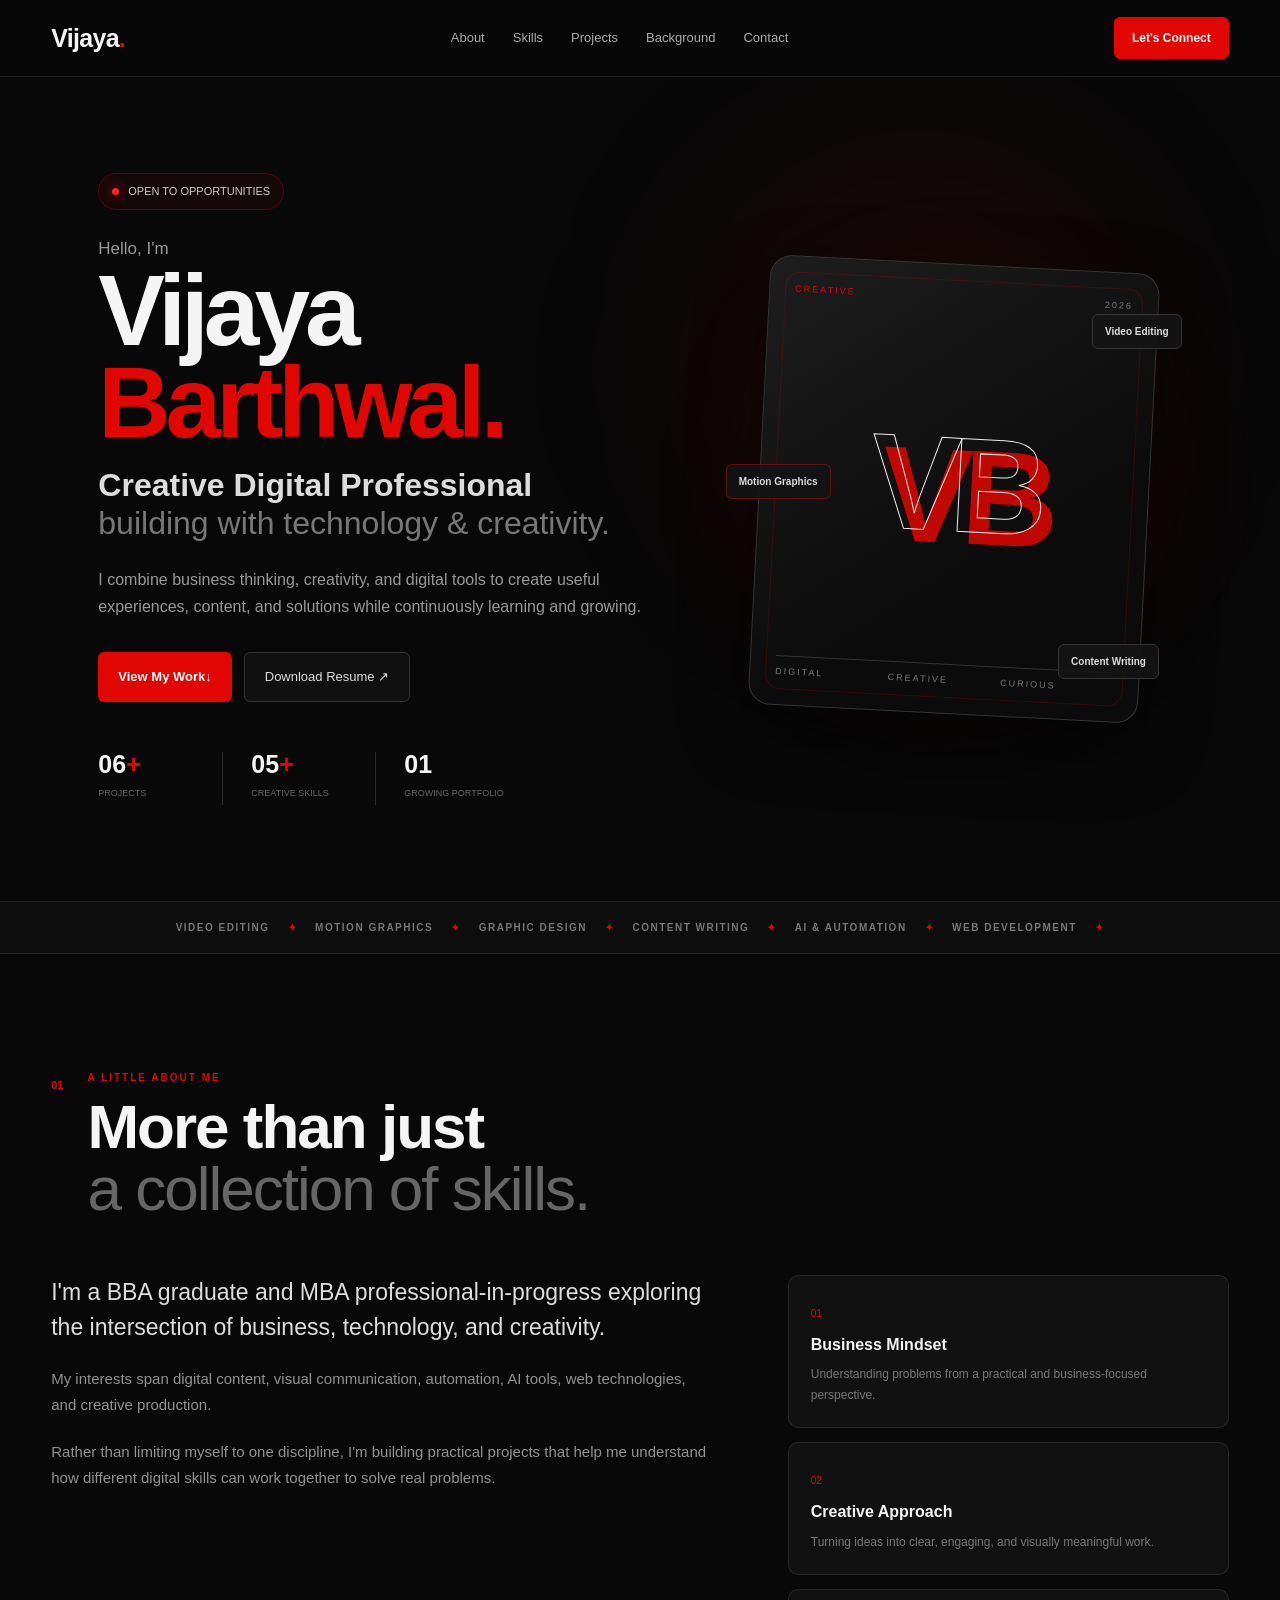
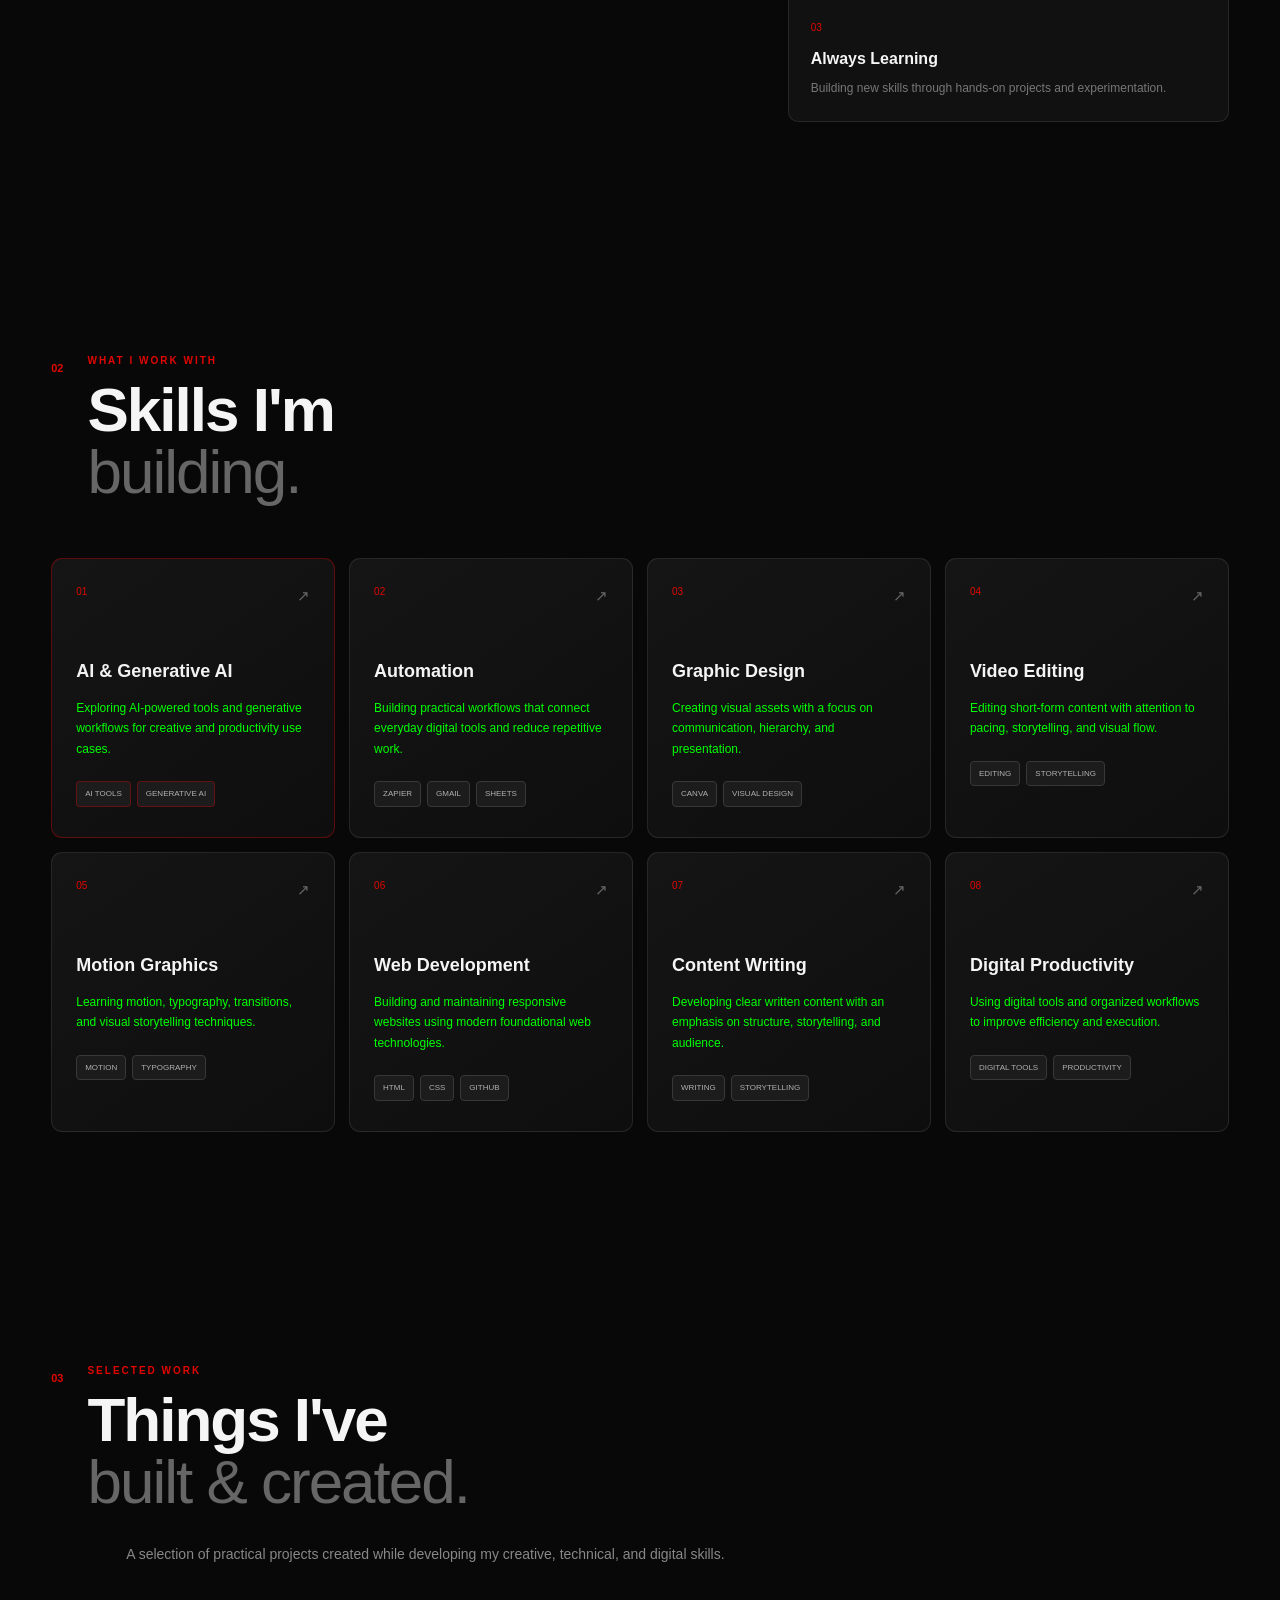
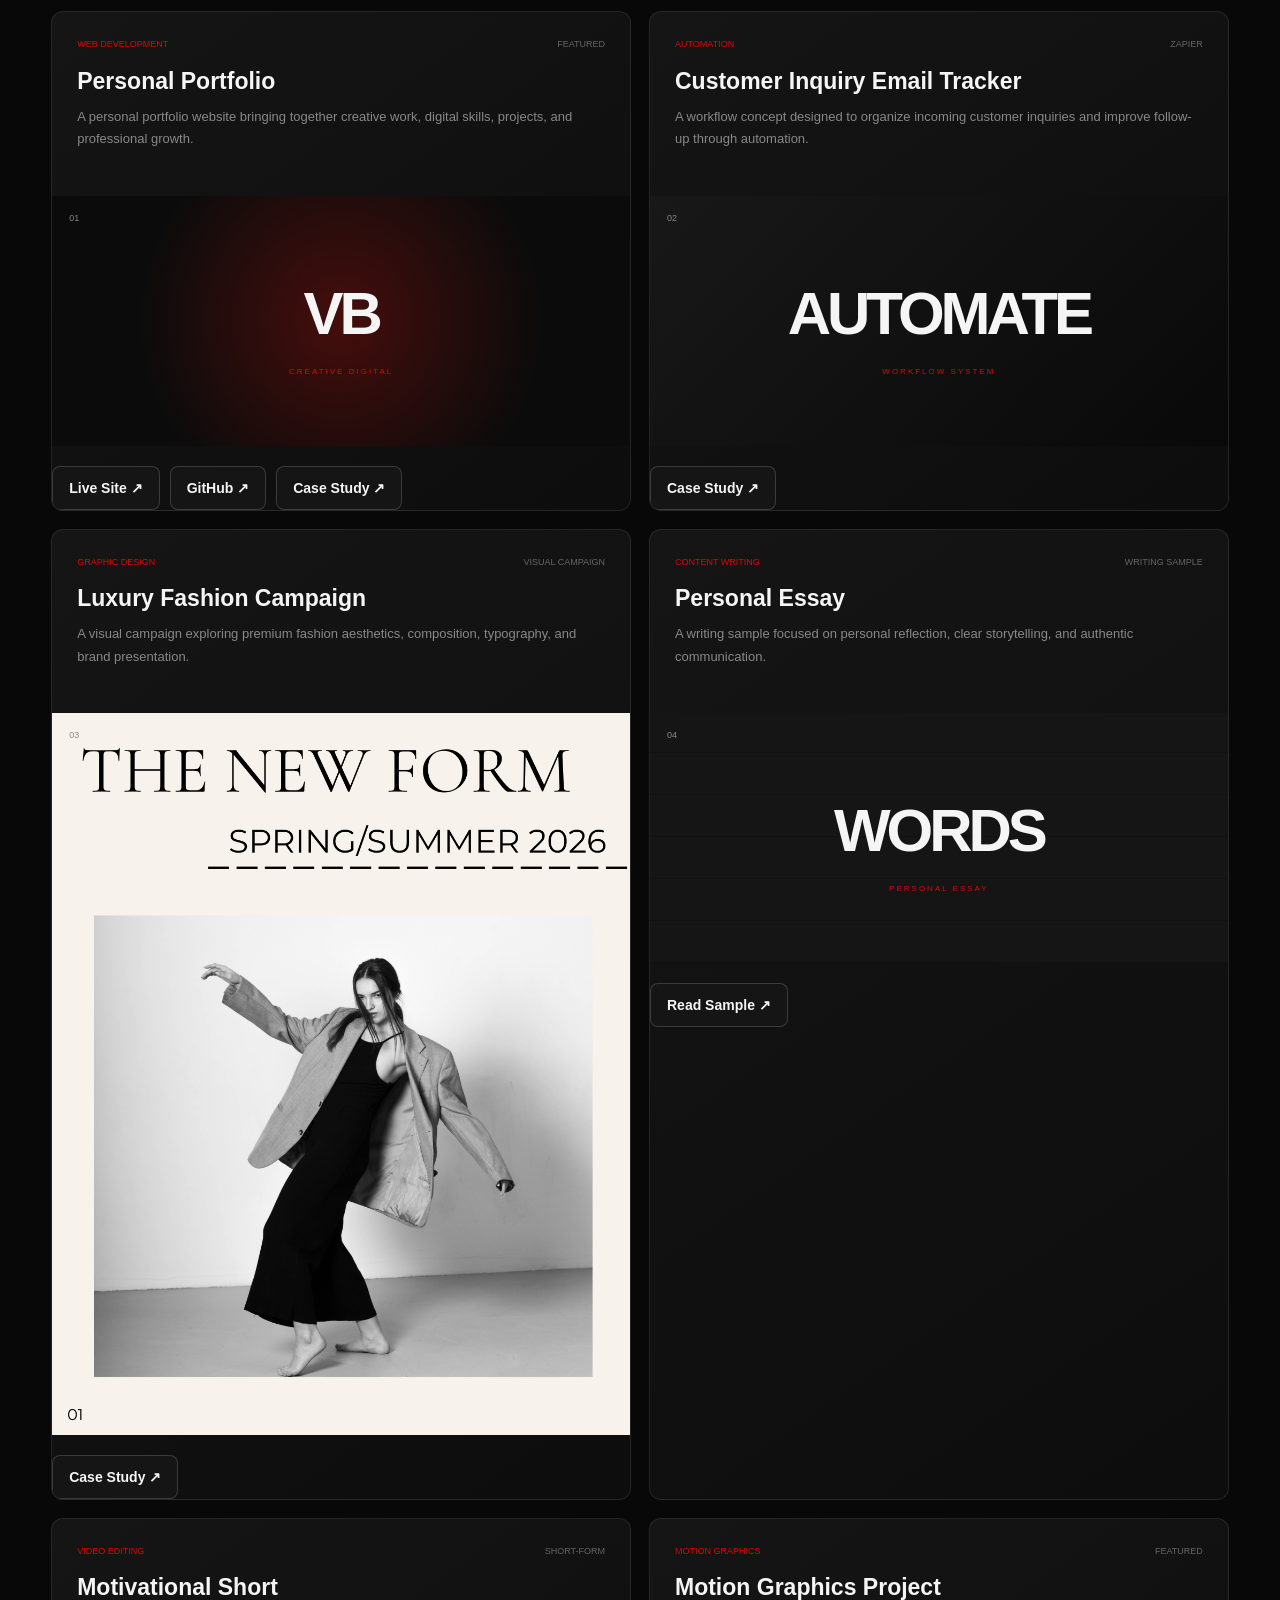
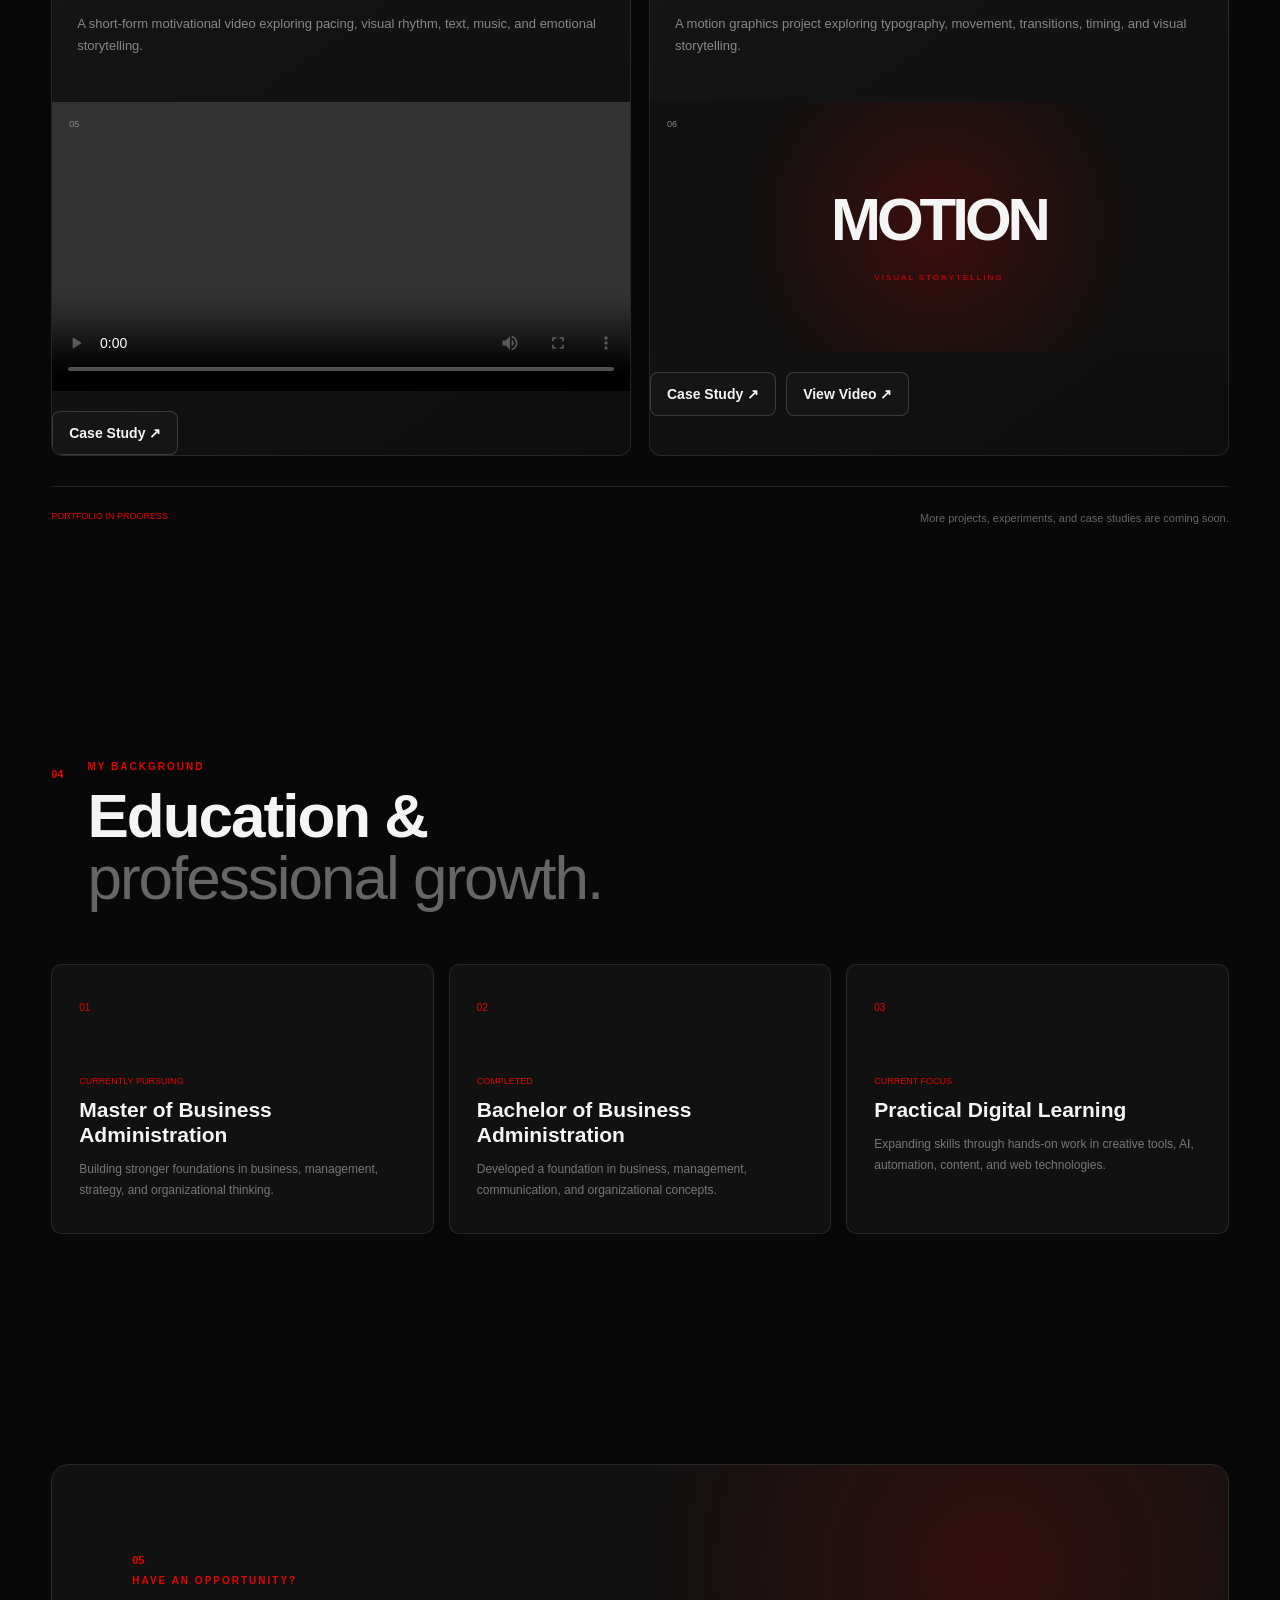
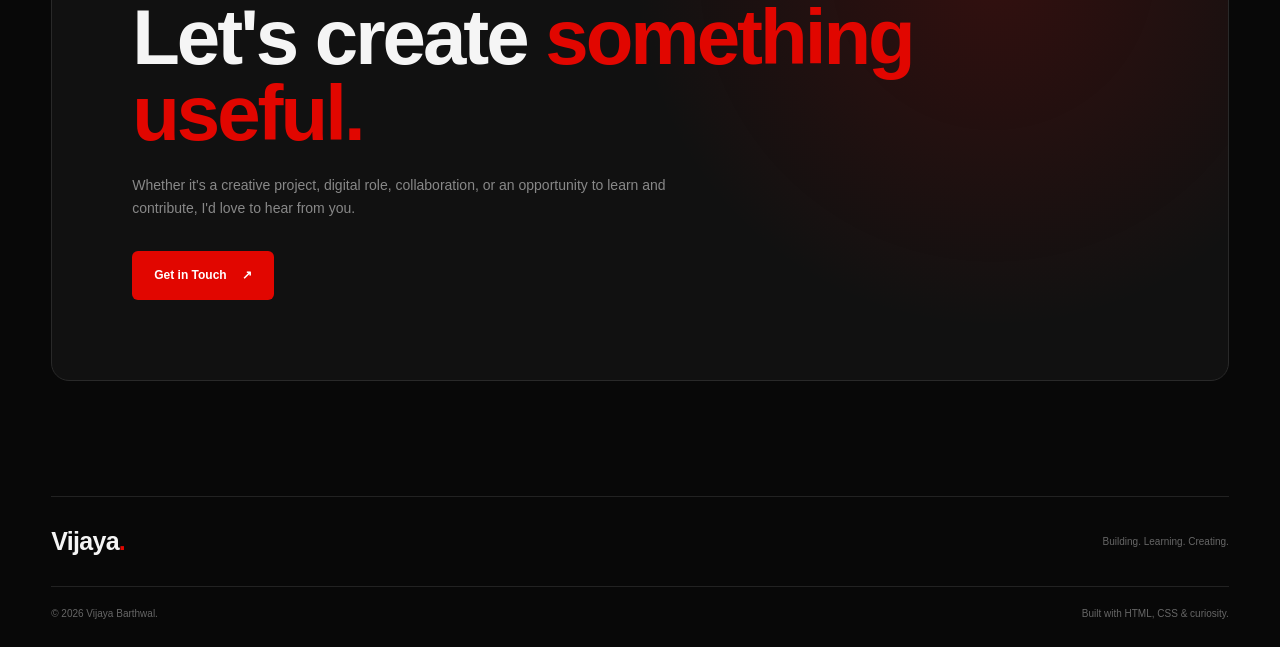
==== commit 97243cb4: "Update index.html" ====
--- a/index.html
+++ b/index.html
@@ -14,7 +14,7 @@
 
     <title>Vijaya Barthwal | Creative Digital Professional</title>
 
-    <link rel="stylesheet" href="style.css">
+    <link rel="stylesheet" href="style.css?v=2">
 </head>
 
 <body>
--- a/style.css
+++ b/style.css
@@ -570,7 +570,17 @@
     border-radius: 11px;
     transition: .3s;
 }
-
+.skill-card:first-child {
+    border-color: rgba(225, 6, 0, 0.35);
+}
+
+.skill-card:first-child h3 {
+    color: #f2f2f2;
+}
+
+.skill-card:first-child .skill-tags span {
+    border-color: rgba(225, 6, 0, 0.35);
+}
 .skill-card:hover {
     transform: translateY(-5px);
     border-color: rgba(225,6,0,.45);
@@ -595,7 +605,7 @@
 }
 
 .skill-card p {
-    color: #777;
+    color:#00FF00 ;
     font-size: 12px;
     line-height: 1.7;
 }
@@ -610,11 +620,12 @@
 .skill-tags span {
     padding: 5px 8px;
     background: #1c1c1c;
-    border: 1px solid #2c2c2c;
+    border: 1px solid #383838;
     border-radius: 4px;
-    color: #888;
+    color: #b0b0b0;
     font-size: 8px;
     text-transform: uppercase;
+
 }
 
 
@@ -744,22 +755,40 @@
 .project-links {
     display: flex;
     flex-wrap: wrap;
-    gap: 8px;
+    gap: 10px;
+    margin-top: 20px;
 }
 
 .project-links a {
-    padding: 8px 11px;
-    border: 1px solid #303030;
-    border-radius: 5px;
-    color: #bbb;
-    font-size: 10px;
-    font-weight: 700;
+    display: inline-flex;
+    align-items: center;
+    justify-content: center;
+    min-height: 44px;
+    padding: 10px 16px;
+    border: 1px solid rgba(255, 255, 255, 0.16);
+    border-radius: 8px;
+    background: #151515;
+    color: #f5f5f5;
+    font-size: 14px;
+    font-weight: 600;
+    line-height: 1;
+    text-decoration: none;
+    transition: all 0.25s ease;
 }
 
 .project-links a:hover {
     background: var(--red);
     border-color: var(--red);
     color: #fff;
+    transform: translateY(-2px);
+}
+
+@media (max-width: 600px) {
+    .project-links a {
+        min-height: 46px;
+        padding: 11px 17px;
+        font-size: 14px;
+    }
 }
 
 .projects-footer {
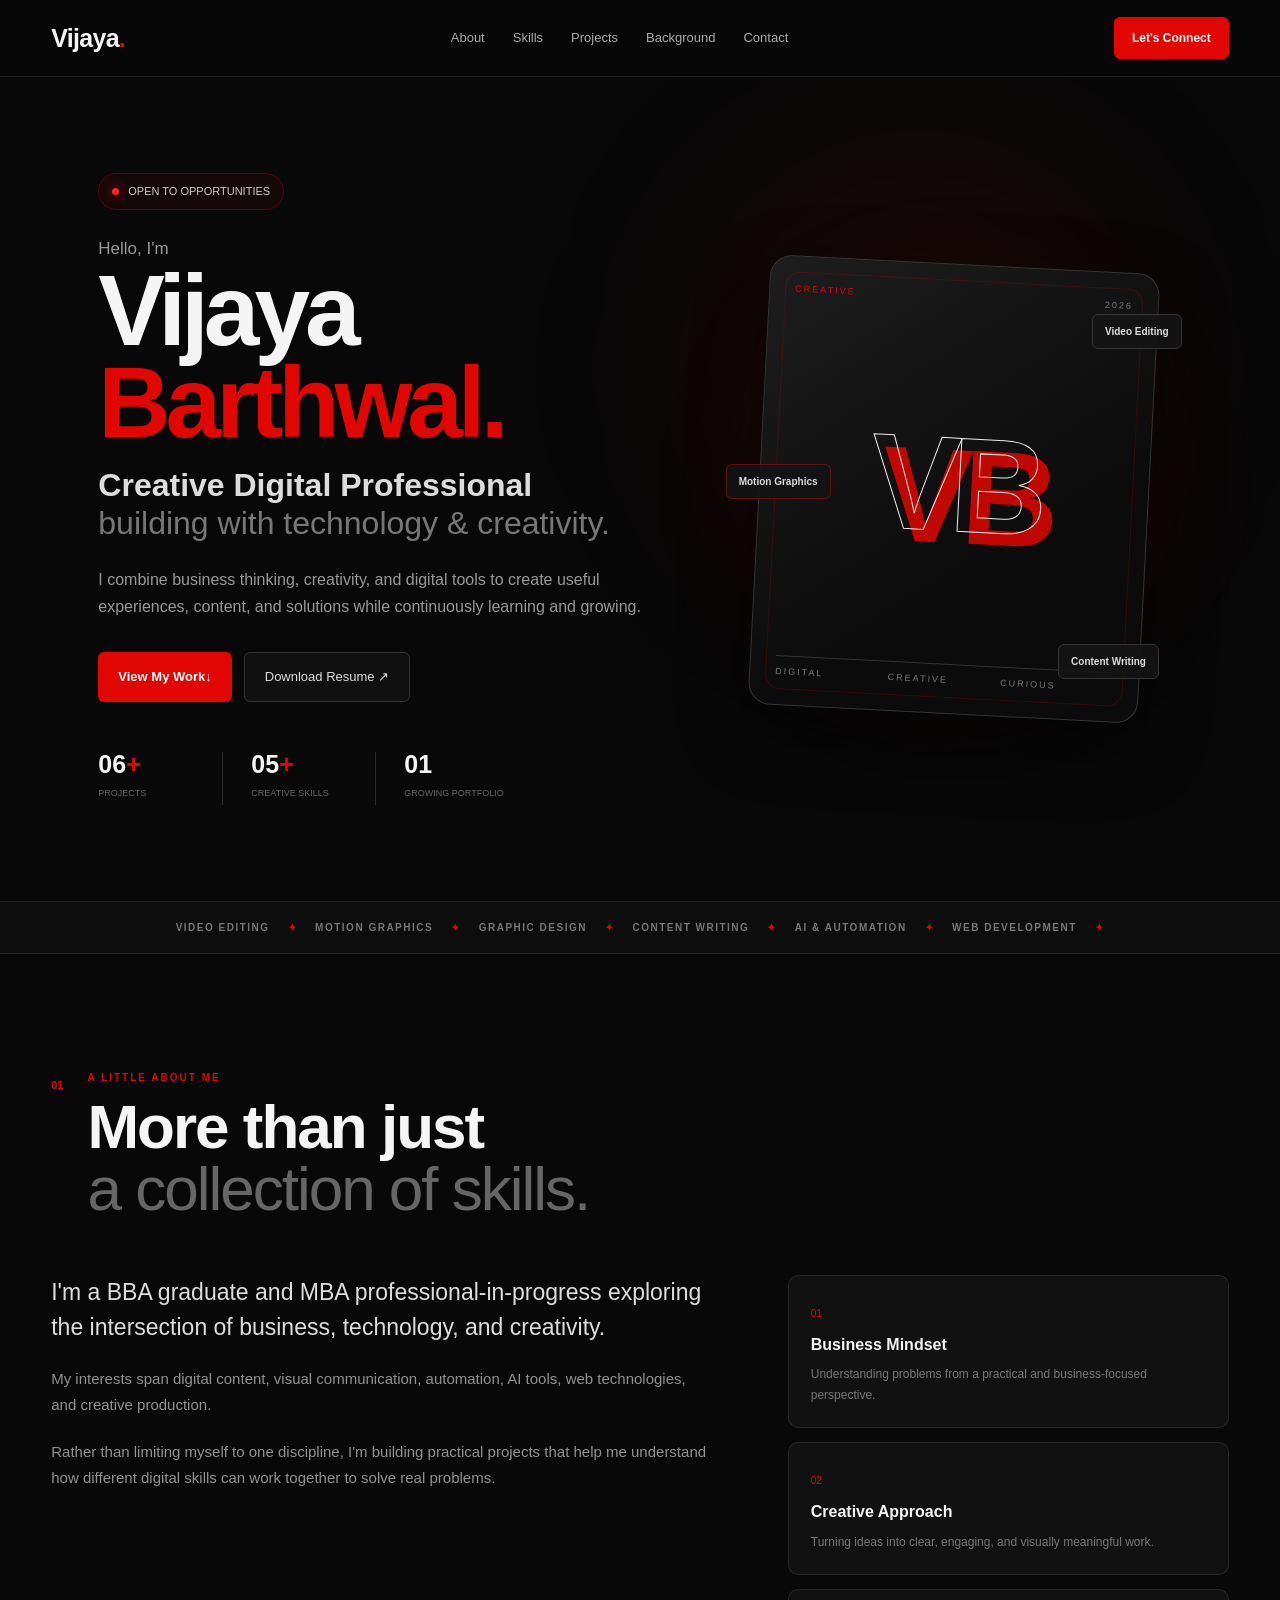
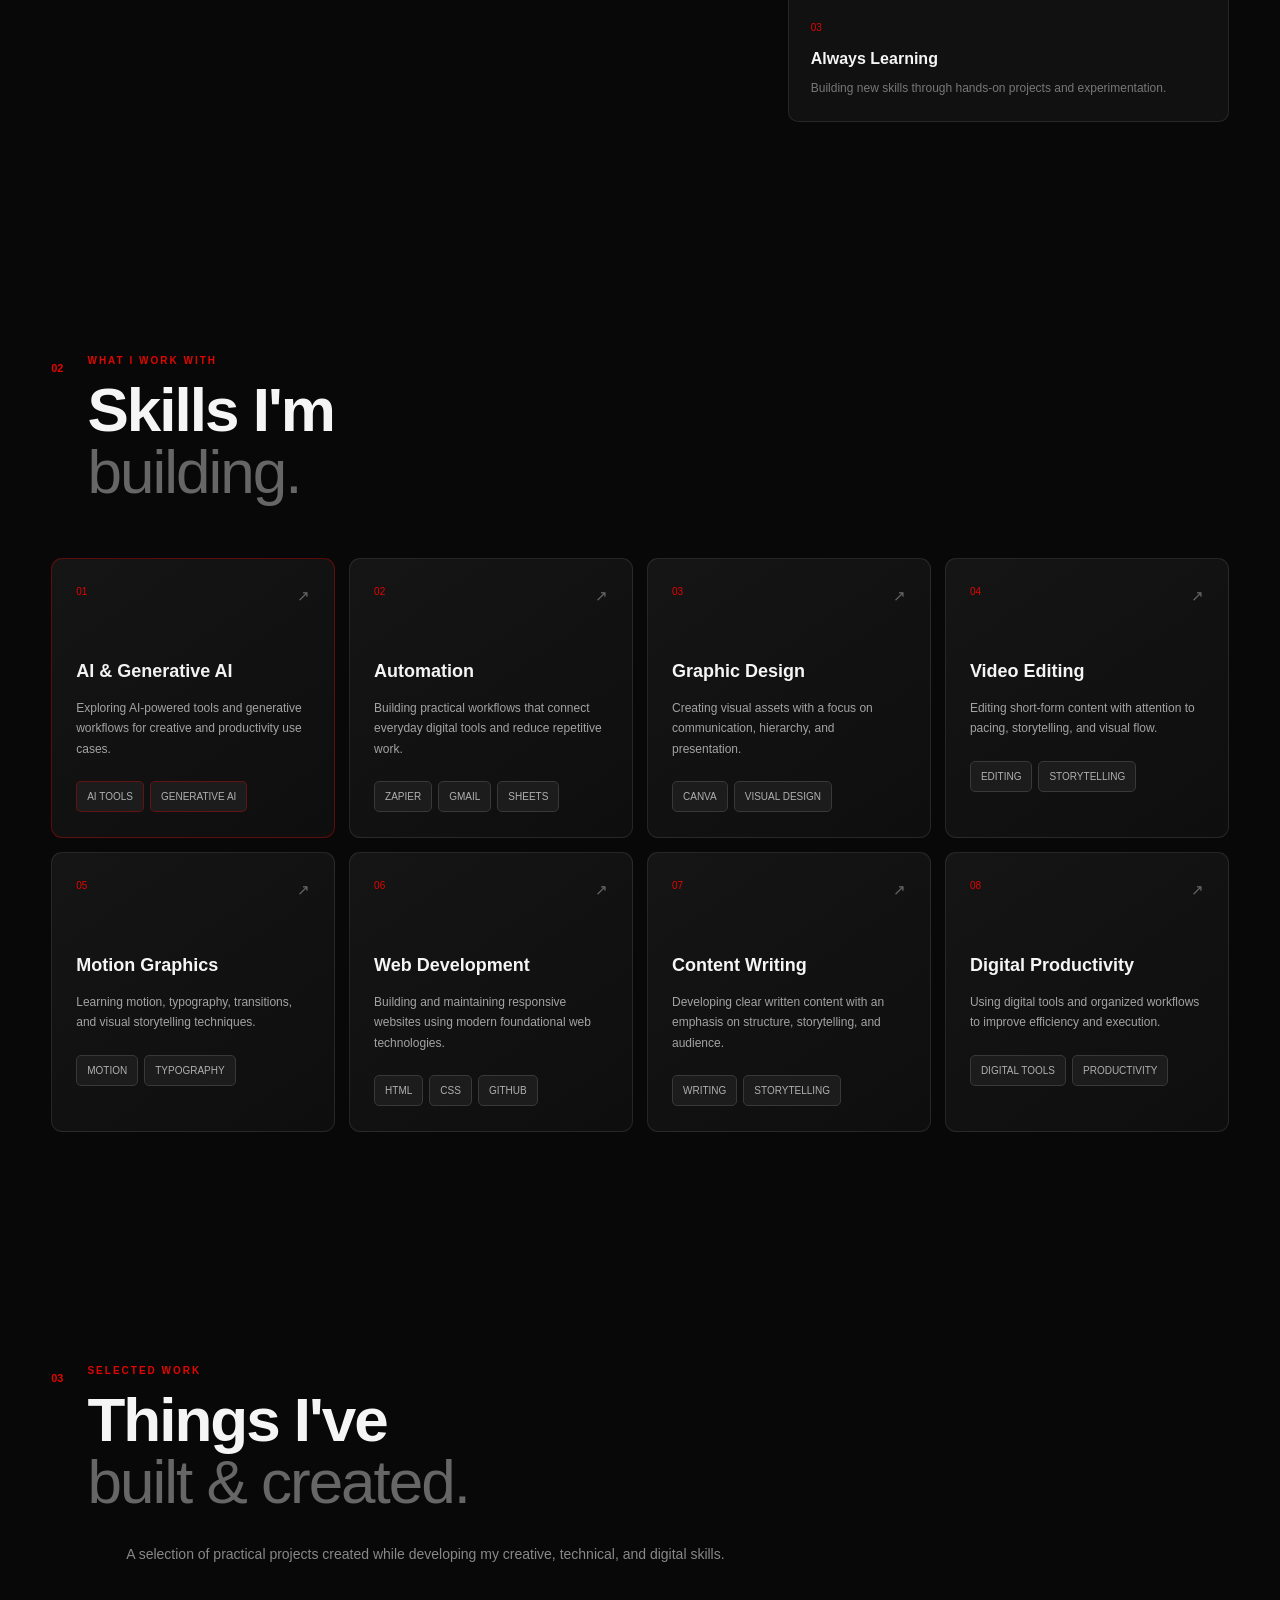
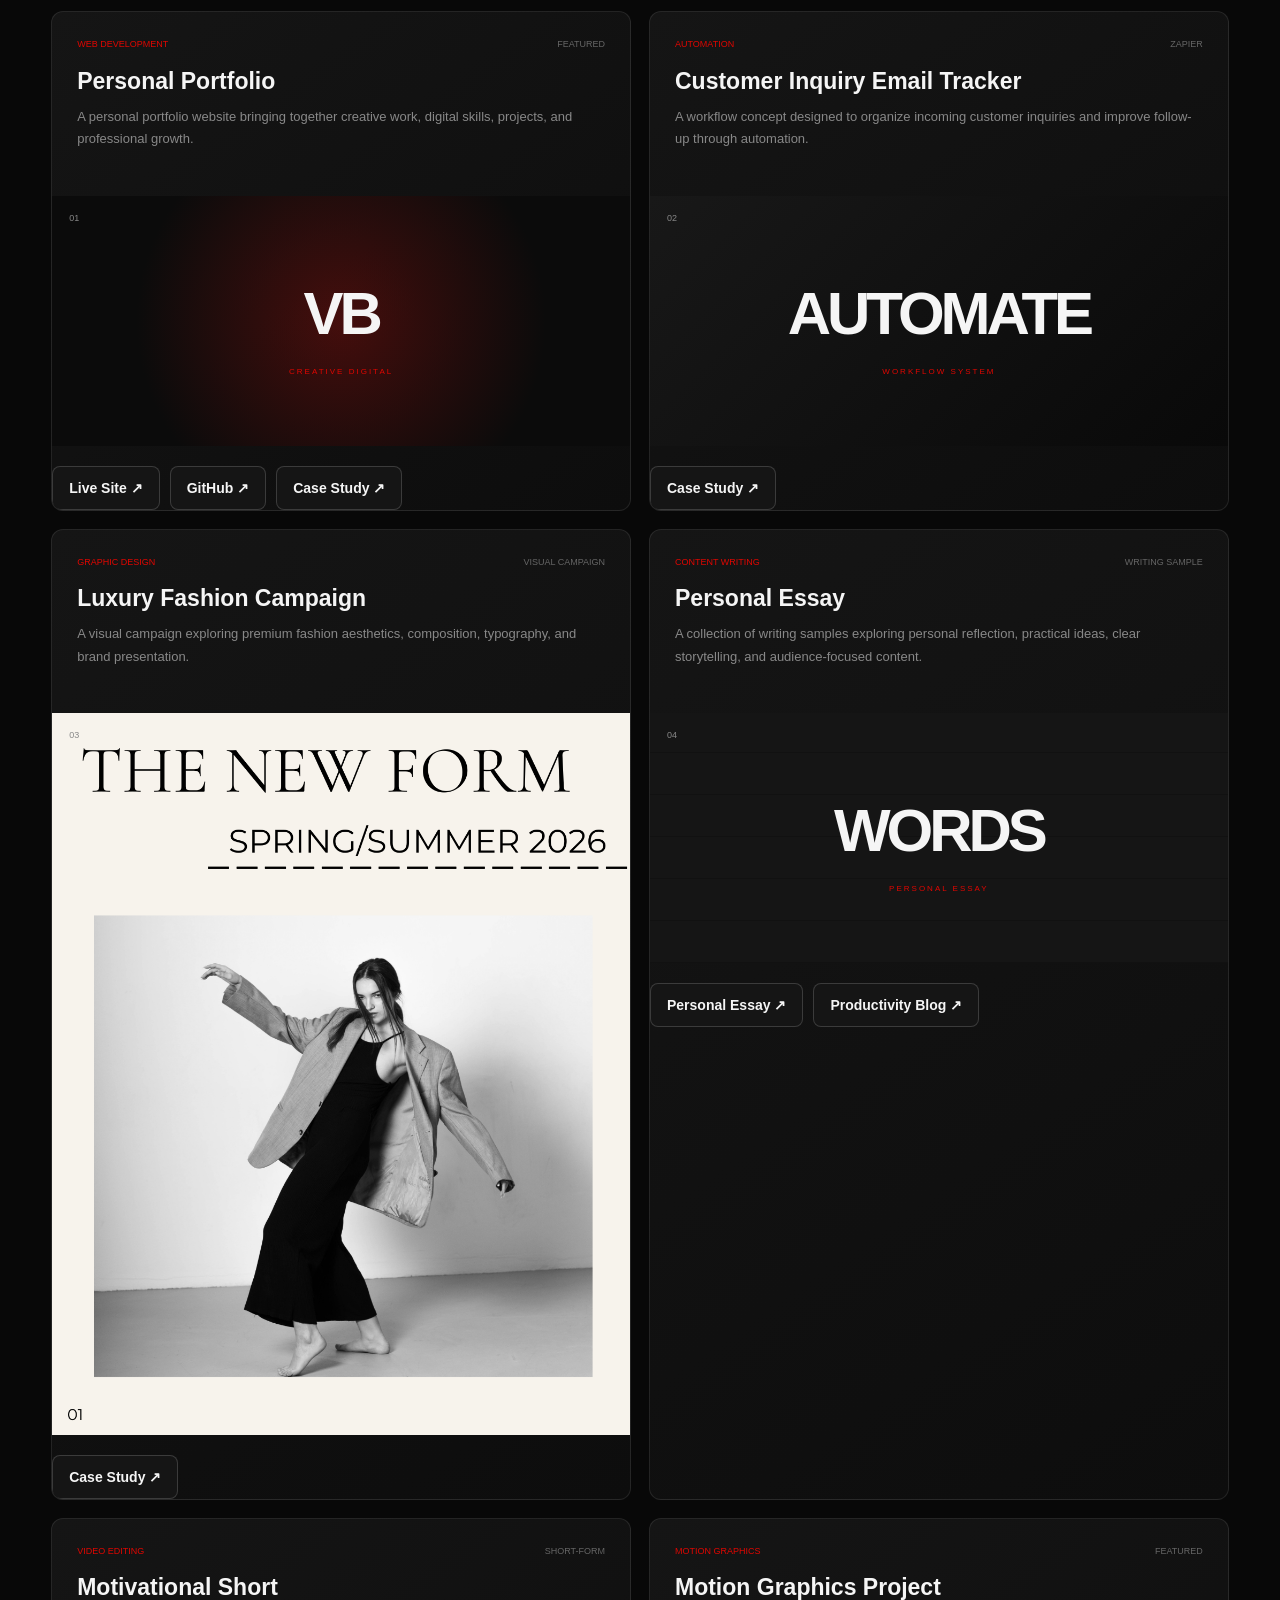
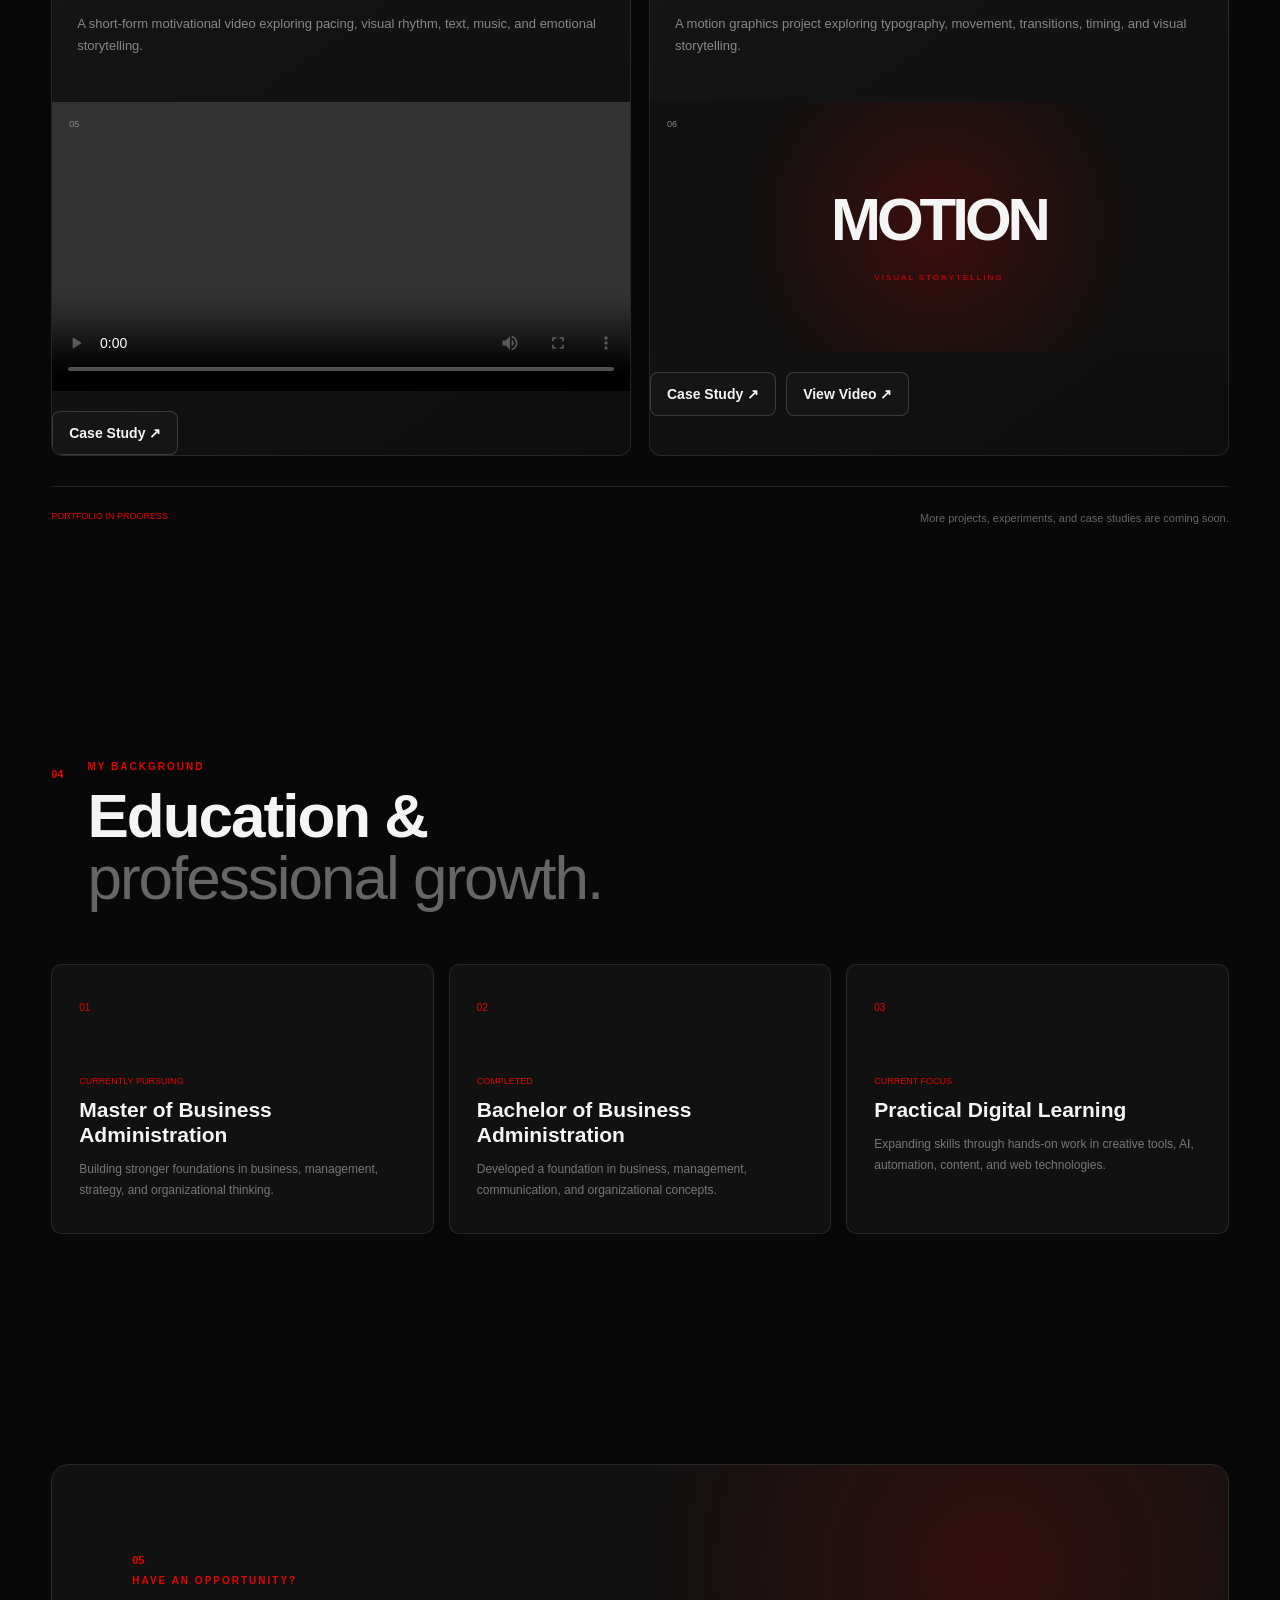
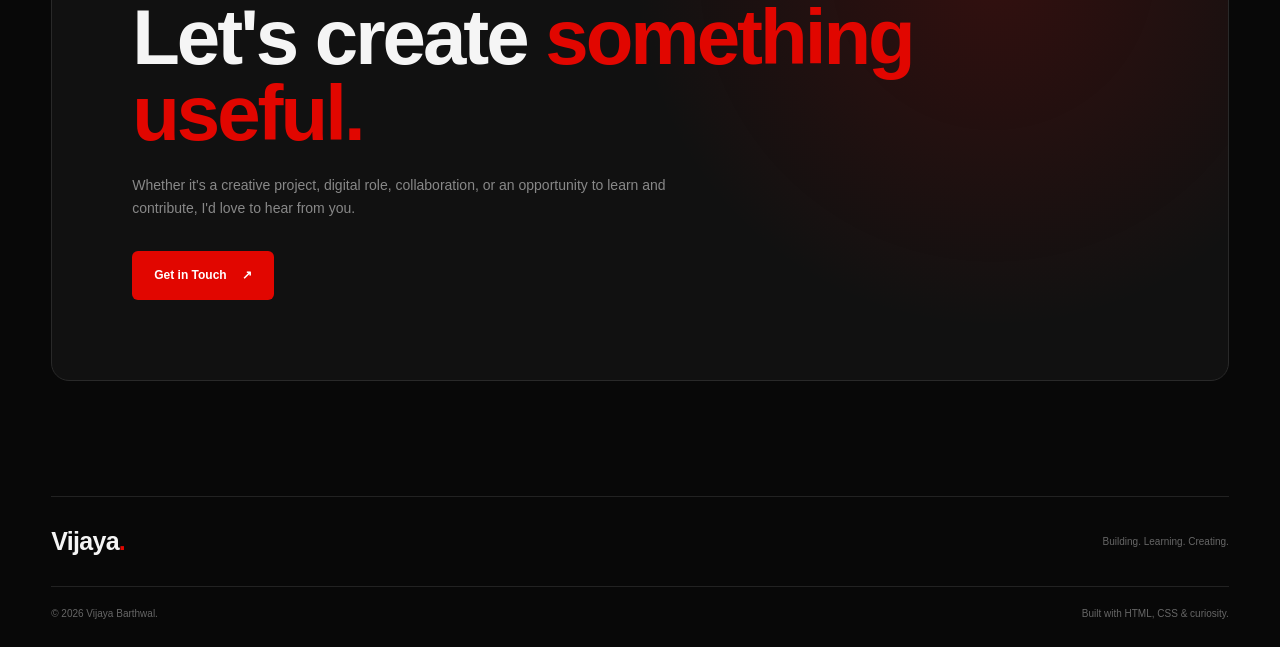
==== commit 0bd09b5b: "Update index.html" ====
--- a/index.html
+++ b/index.html
@@ -649,8 +649,8 @@
         <h3>Personal Essay</h3>
 
         <p>
-            A writing sample focused on personal reflection,
-            clear storytelling, and authentic communication.
+    A collection of writing samples exploring personal reflection,
+    practical ideas, clear storytelling, and audience-focused content.
         </p>
 
     </div>
@@ -668,14 +668,19 @@
 
     <div class="project-links">
 
-        <a href="content-writing-case-study.html"
-           target="_blank"
-           rel="noopener">
-            Read Sample ↗
-        </a>
-
-    </div>
-
+    <a href="content-writing-case-study.html"
+       target="_blank"
+       rel="noopener">
+        Personal Essay ↗
+    </a>
+
+    <a href="productivity-blog.html"
+       target="_blank"
+       rel="noopener">
+        Productivity Blog ↗
+    </a>
+
+    </div>
 </article>
 
 <!-- Project 05 -->
--- a/style.css
+++ b/style.css
@@ -605,7 +605,7 @@
 }
 
 .skill-card p {
-    color:#00FF00 ;
+    color:#a3a3a3 ;
     font-size: 12px;
     line-height: 1.7;
 }
@@ -618,16 +618,14 @@
 }
 
 .skill-tags span {
-    padding: 5px 8px;
+    padding: 6px 10px;
     background: #1c1c1c;
     border: 1px solid #383838;
-    border-radius: 4px;
+    border-radius: 5px;
     color: #b0b0b0;
-    font-size: 8px;
+    font-size: 10px;
     text-transform: uppercase;
-
-}
-
+}
 
 /* =========================================
    PROJECTS
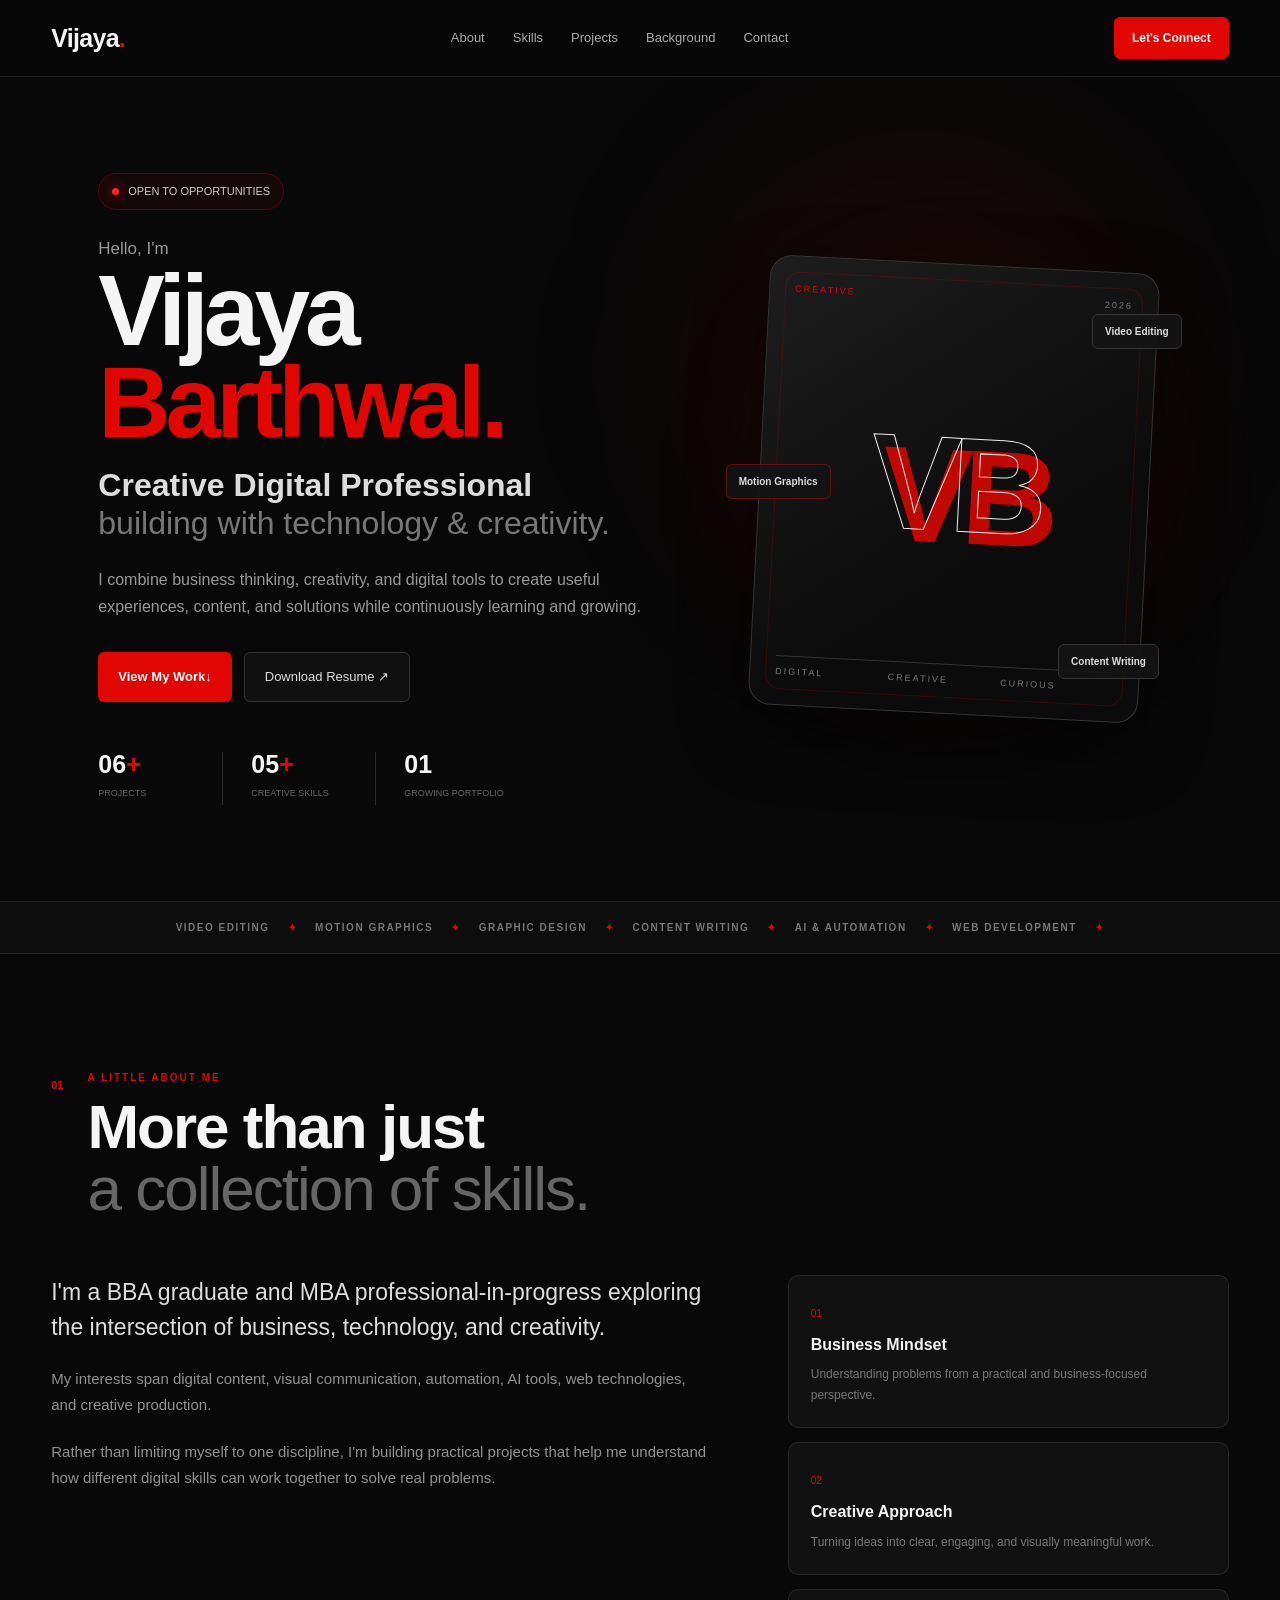
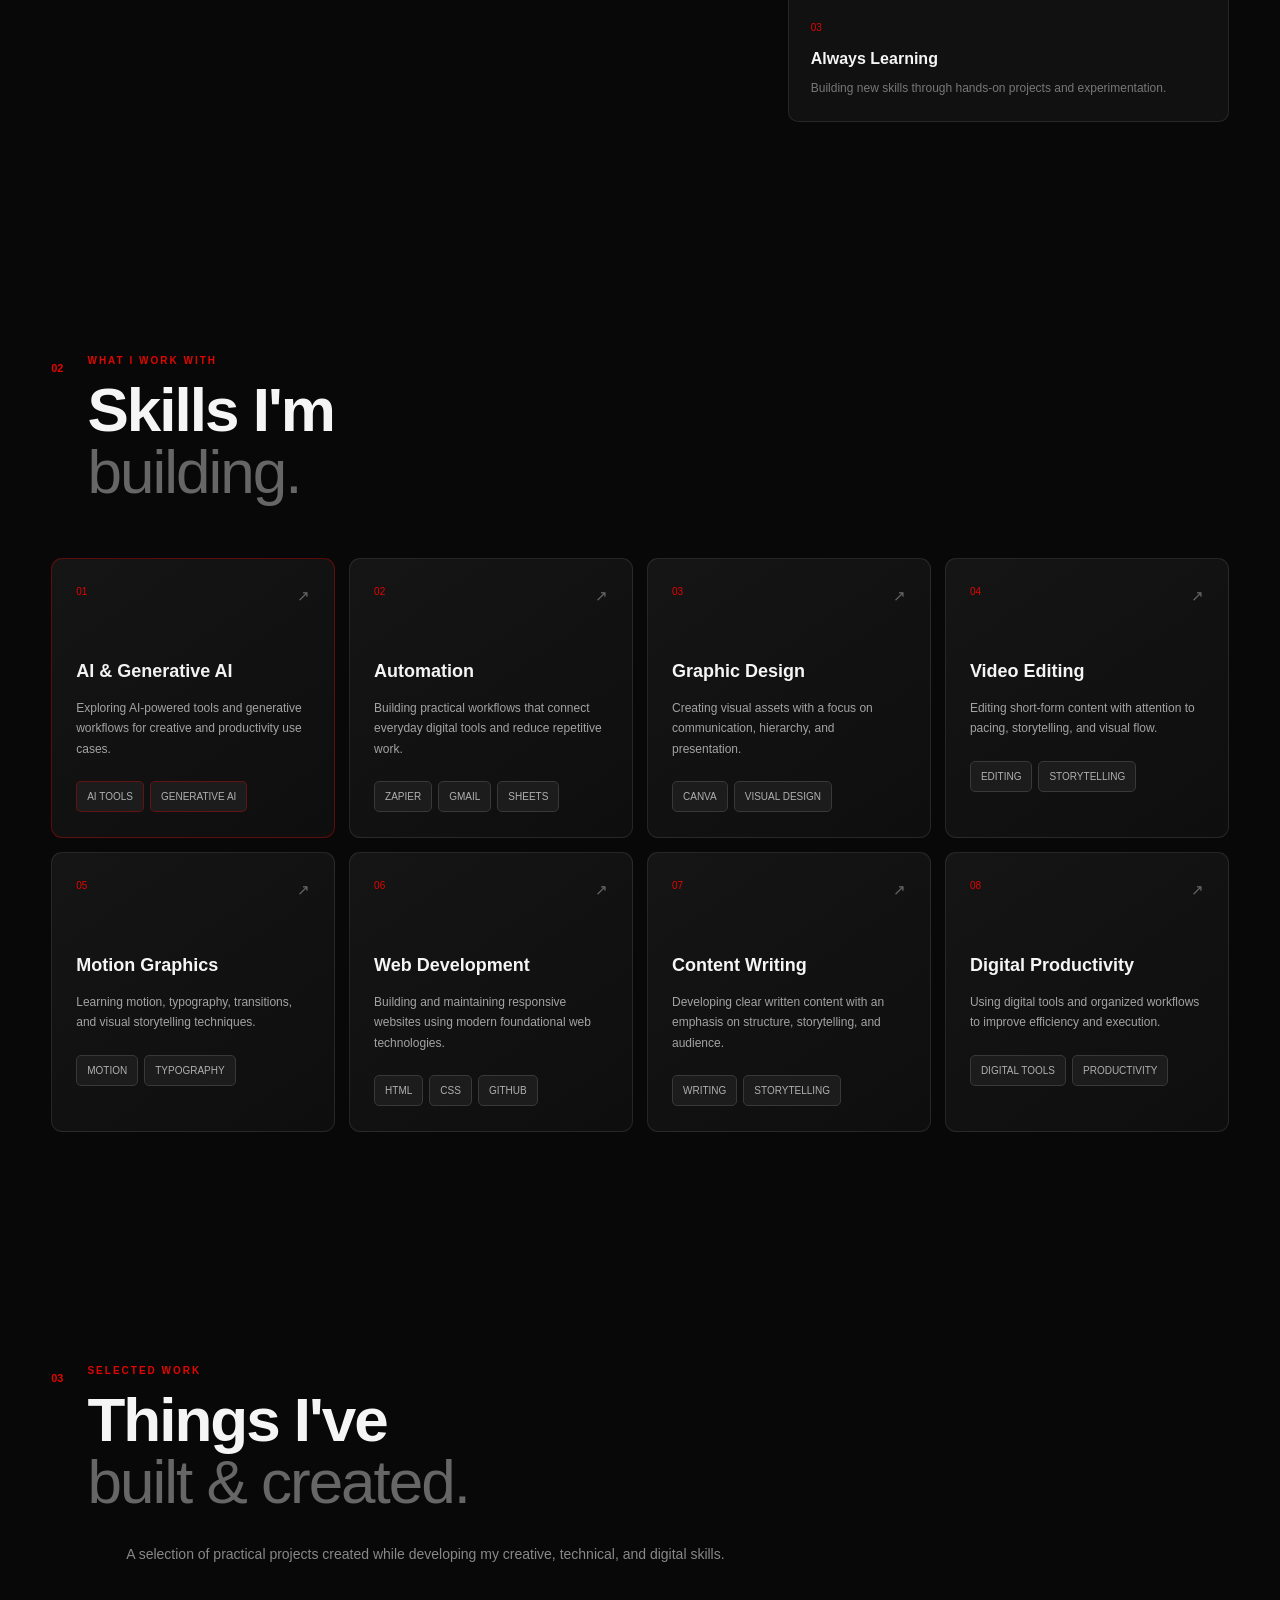
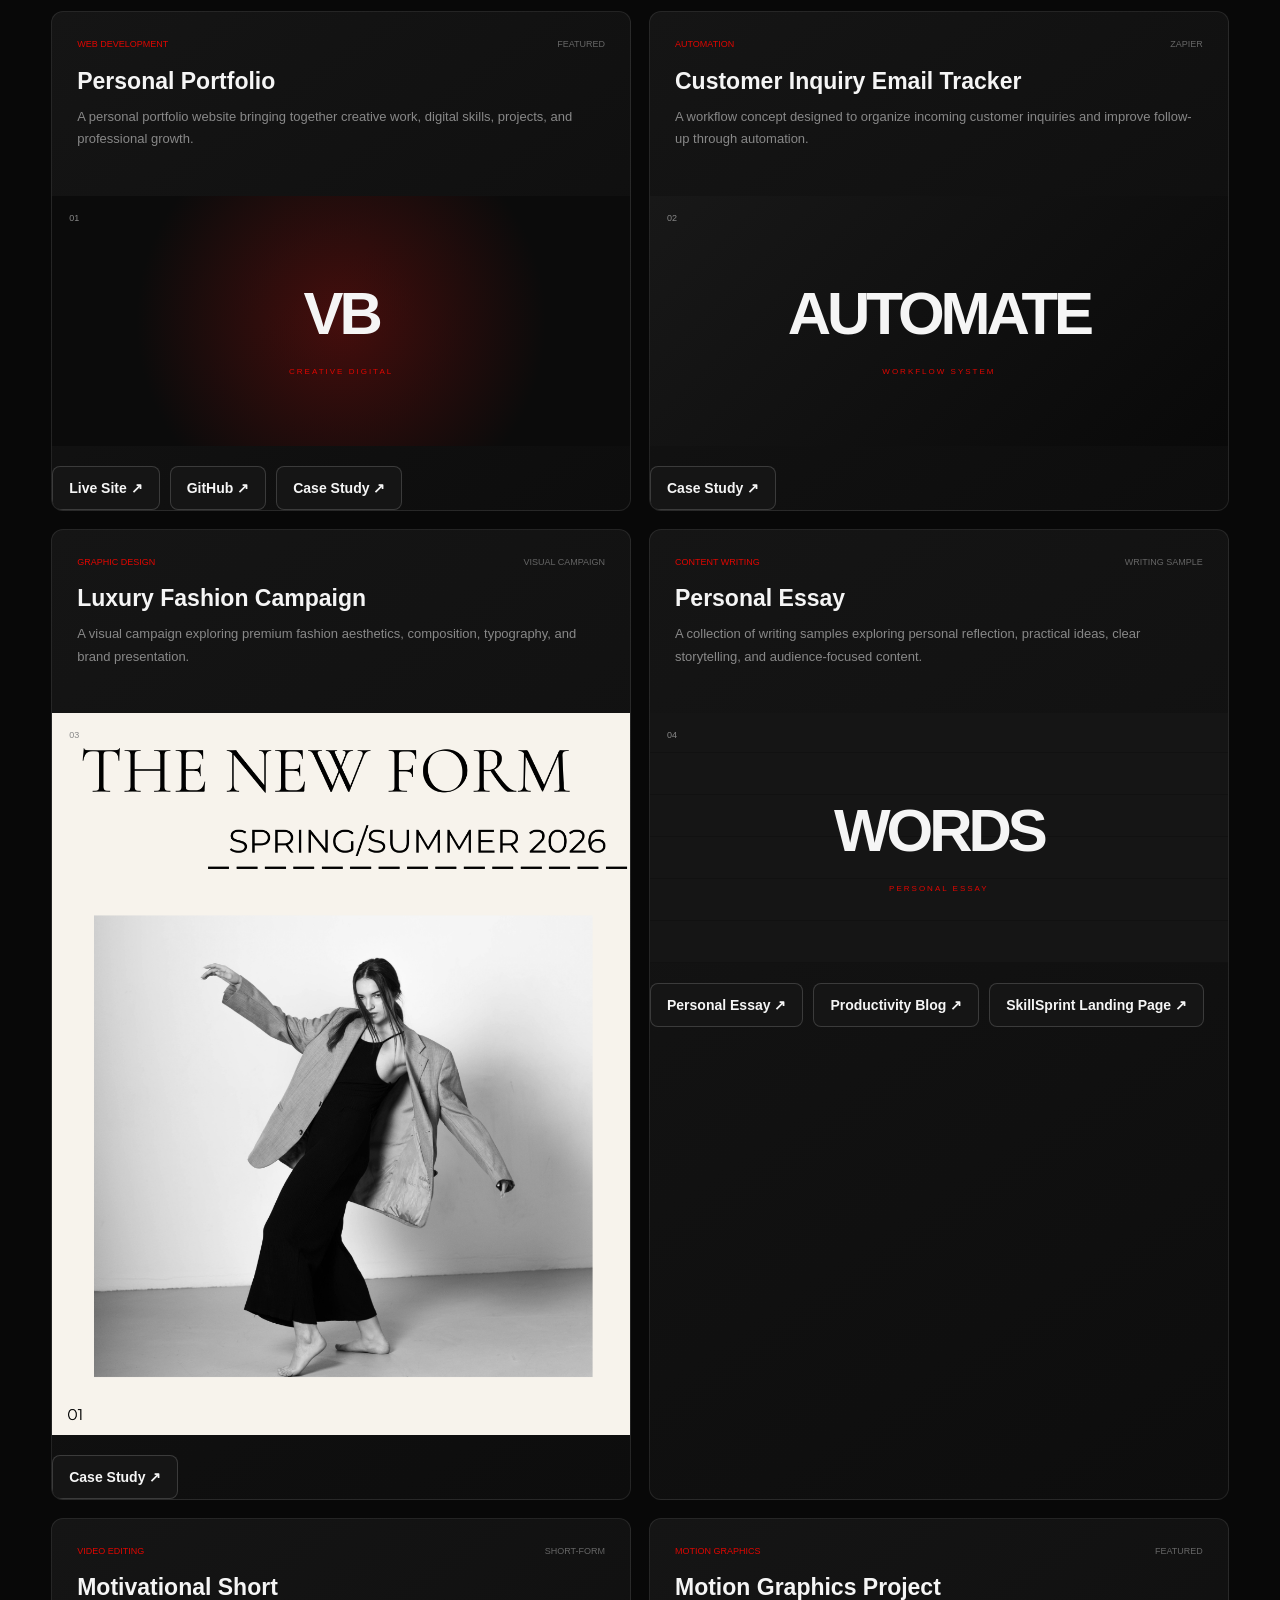
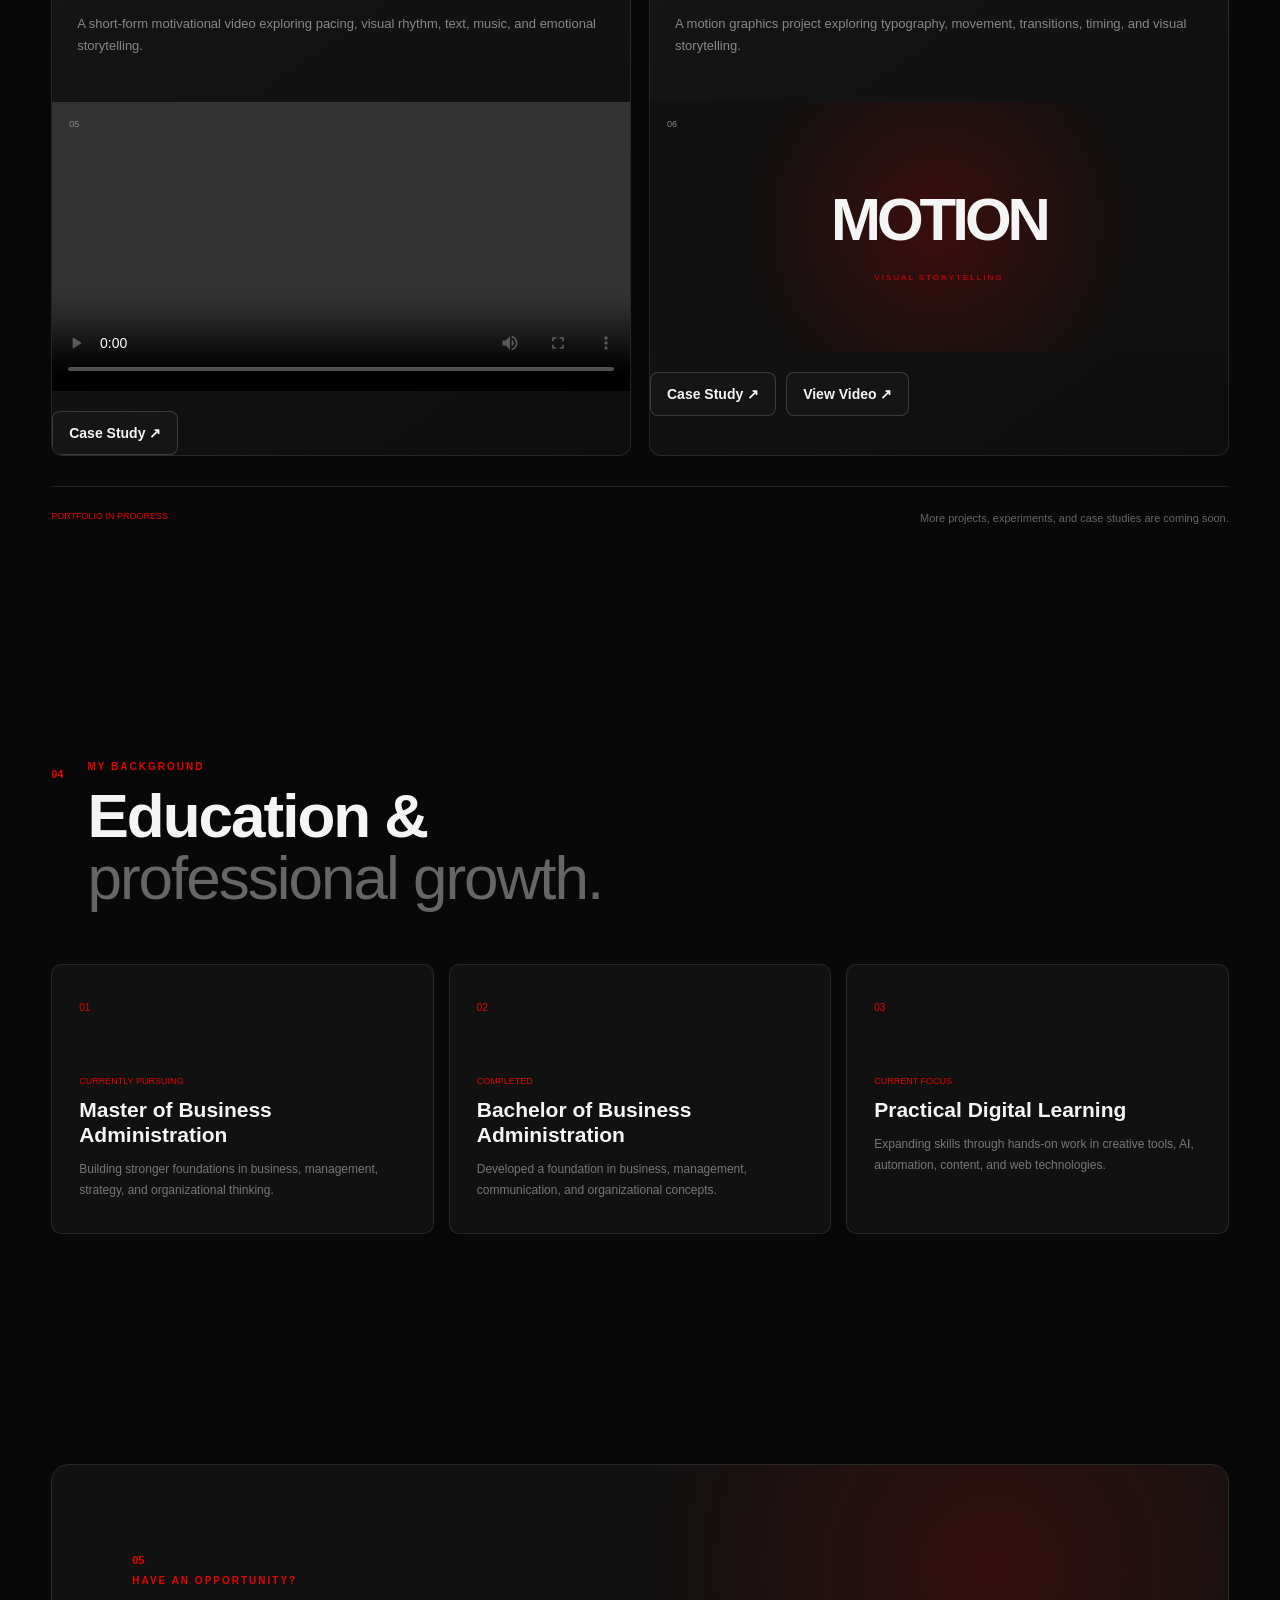
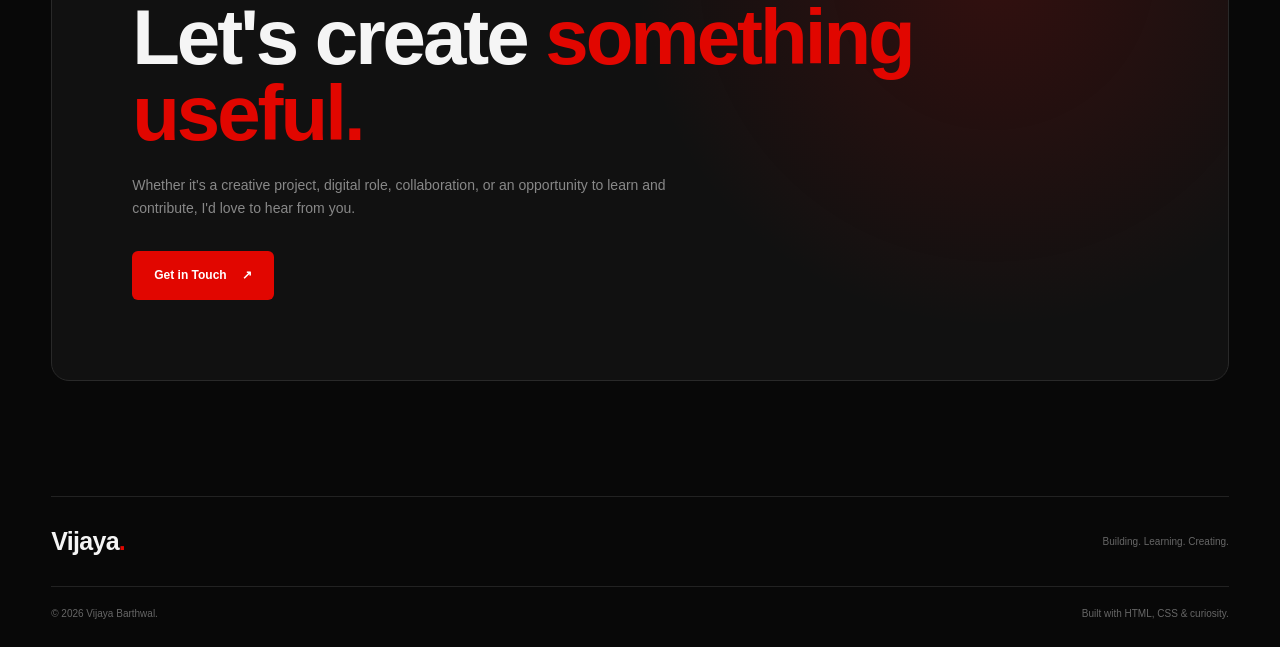
==== commit 432da6e2: "Update index.html" ====
--- a/index.html
+++ b/index.html
@@ -680,6 +680,12 @@
         Productivity Blog ↗
     </a>
 
+    <a href="landing-page-copy.html"
+       target="_blank"
+       rel="noopener">
+        SkillSprint Landing Page ↗
+    </a>
+
     </div>
 </article>
 
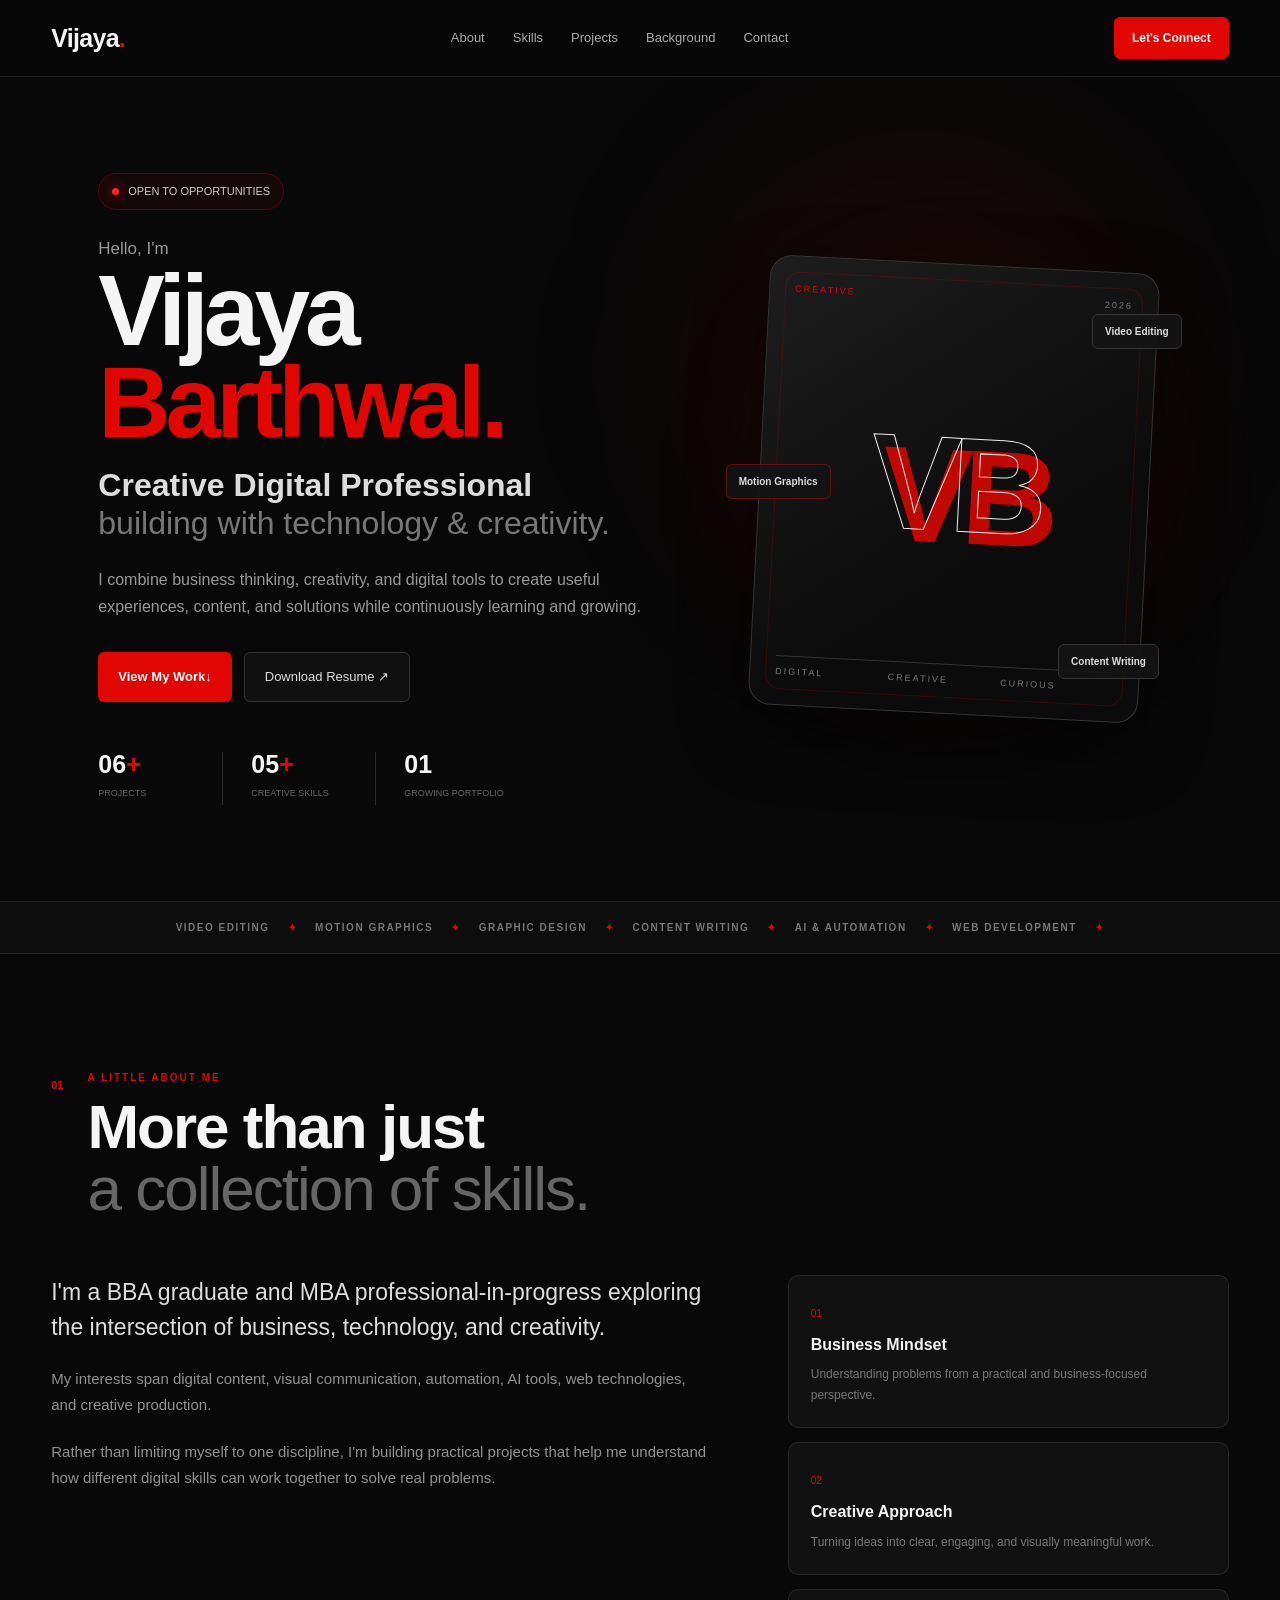
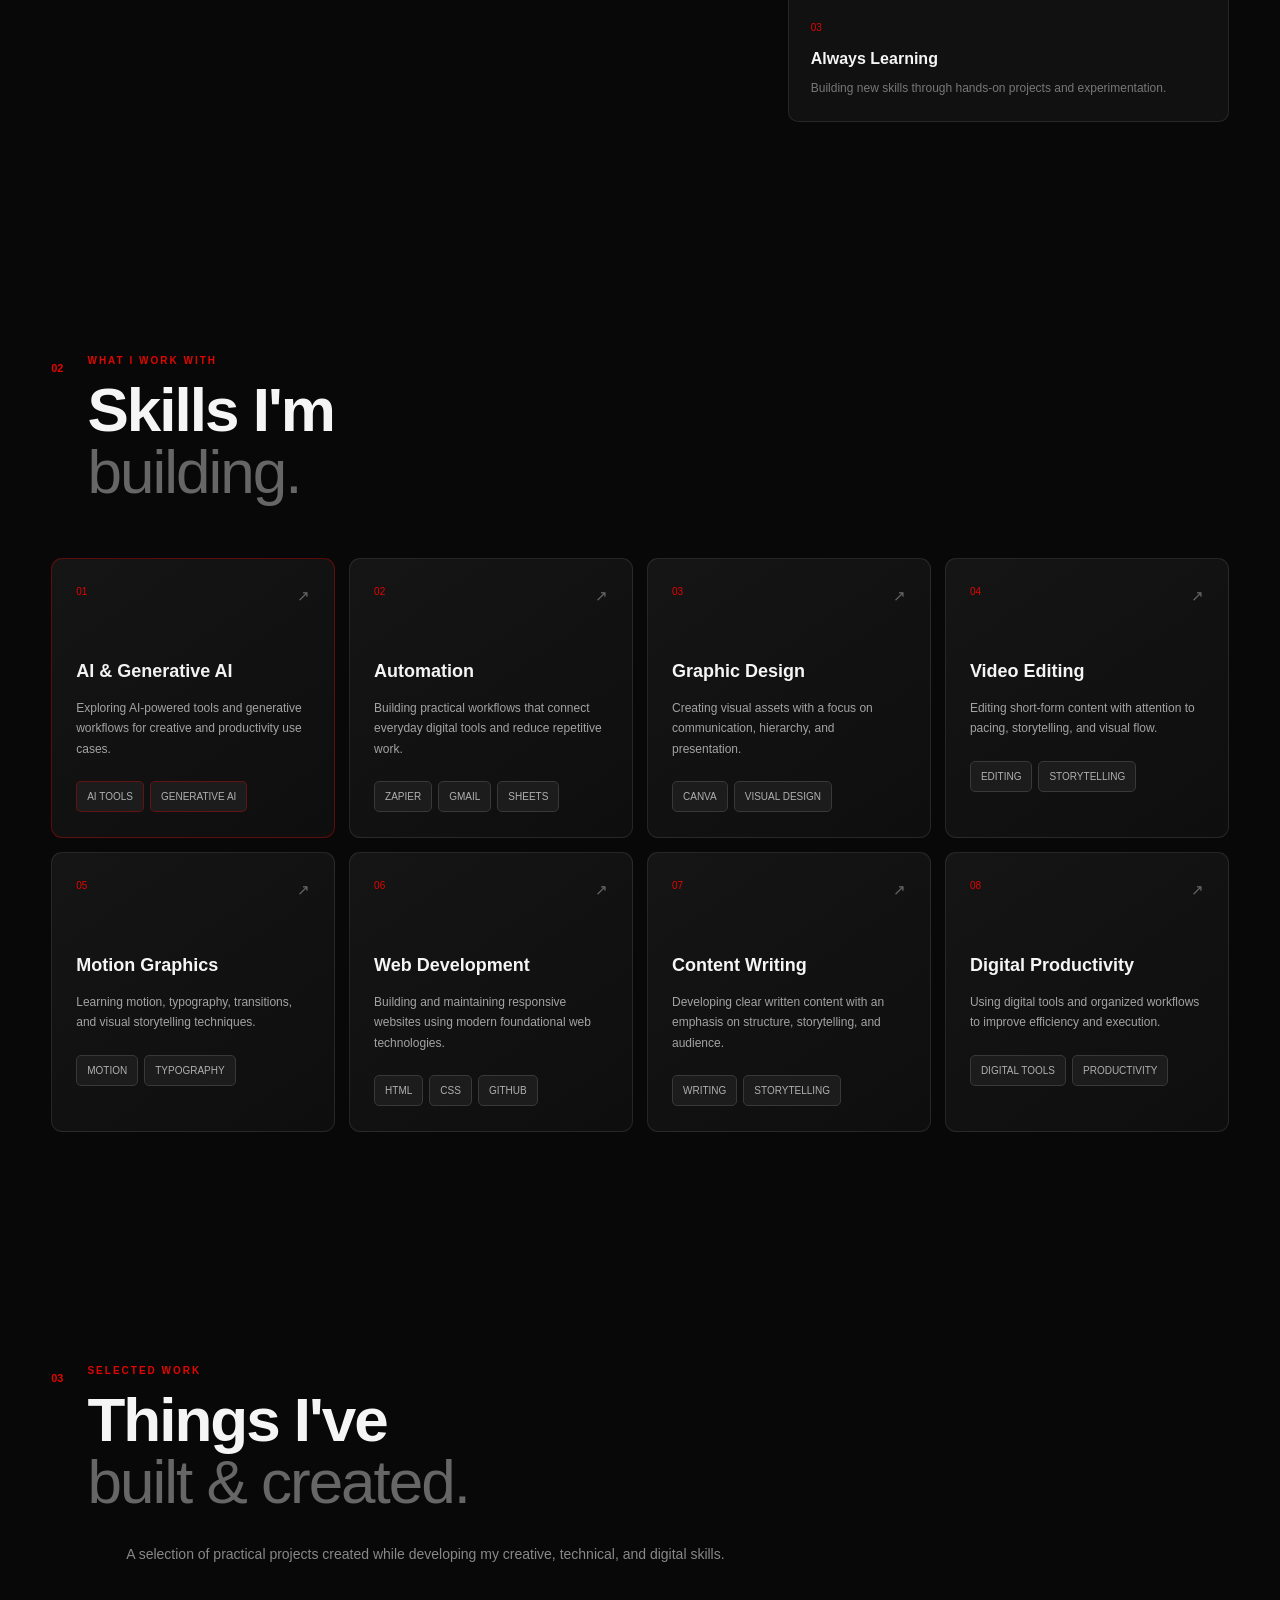
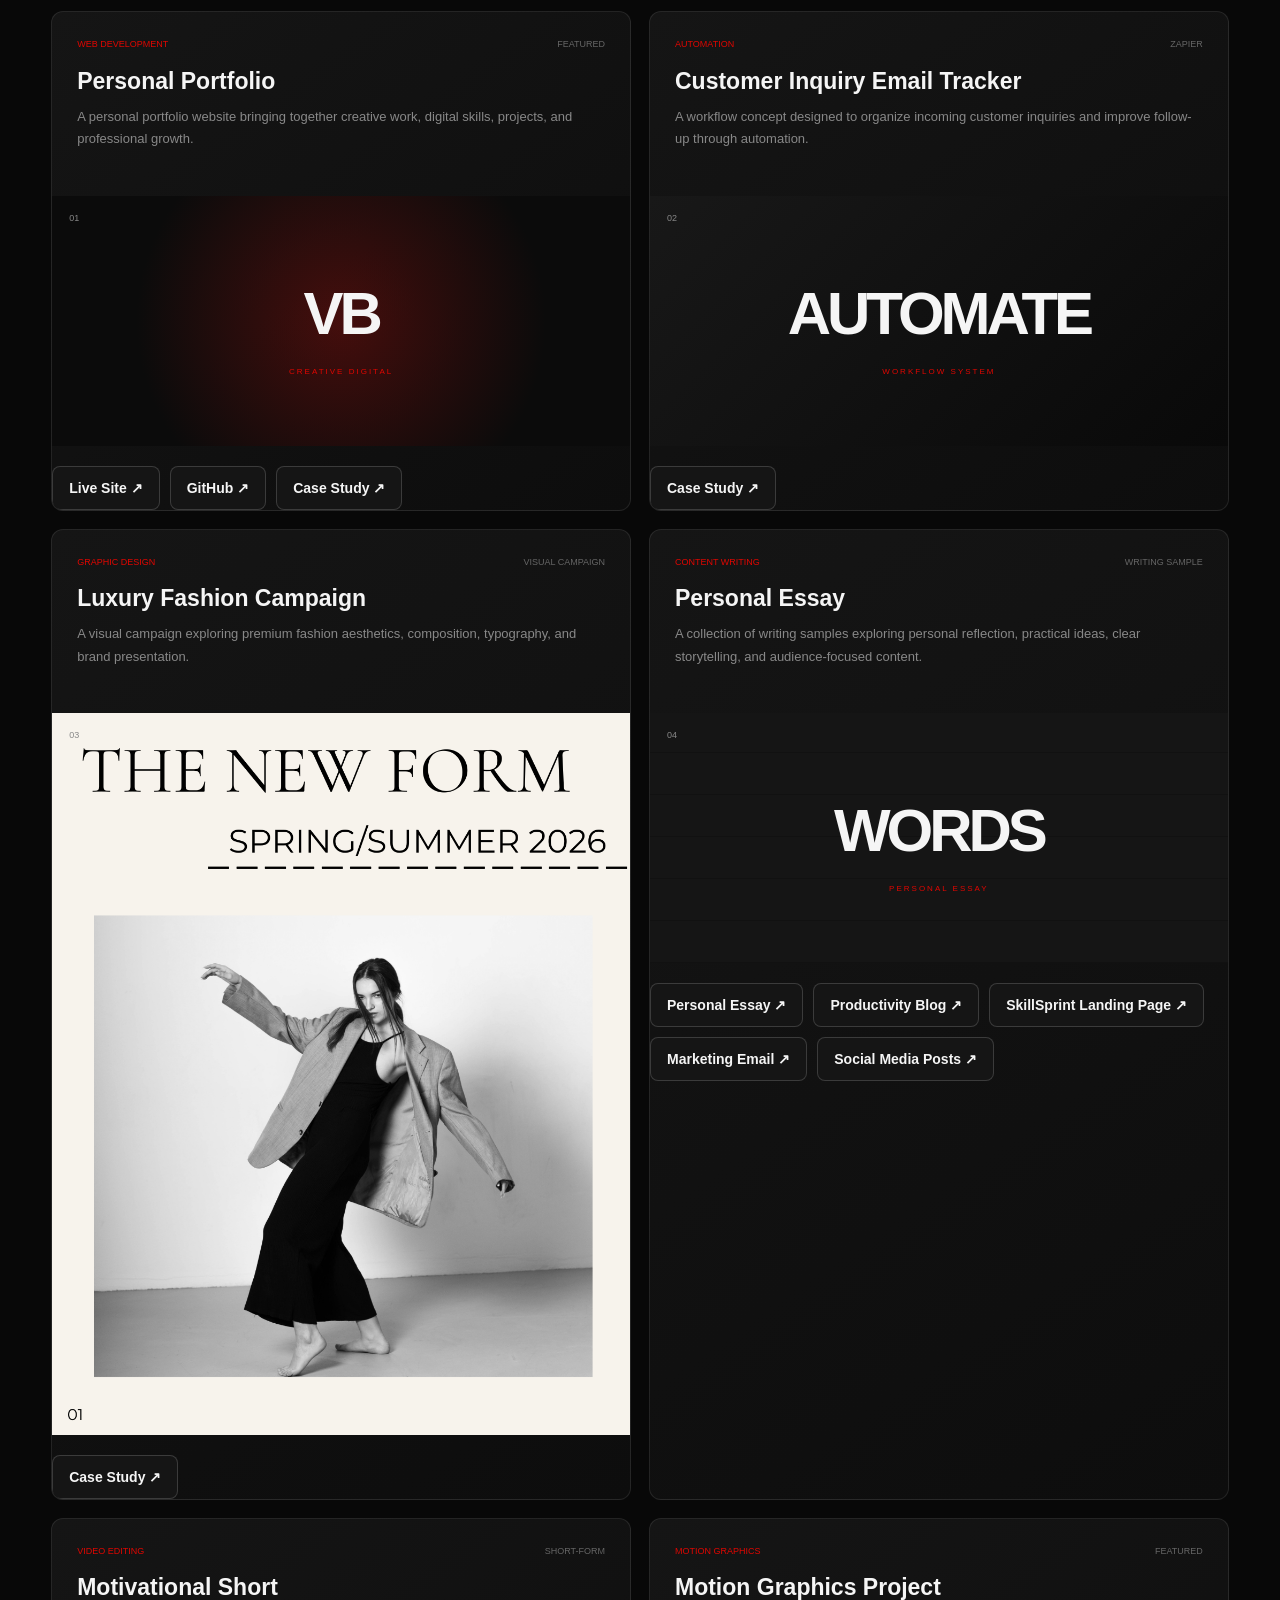
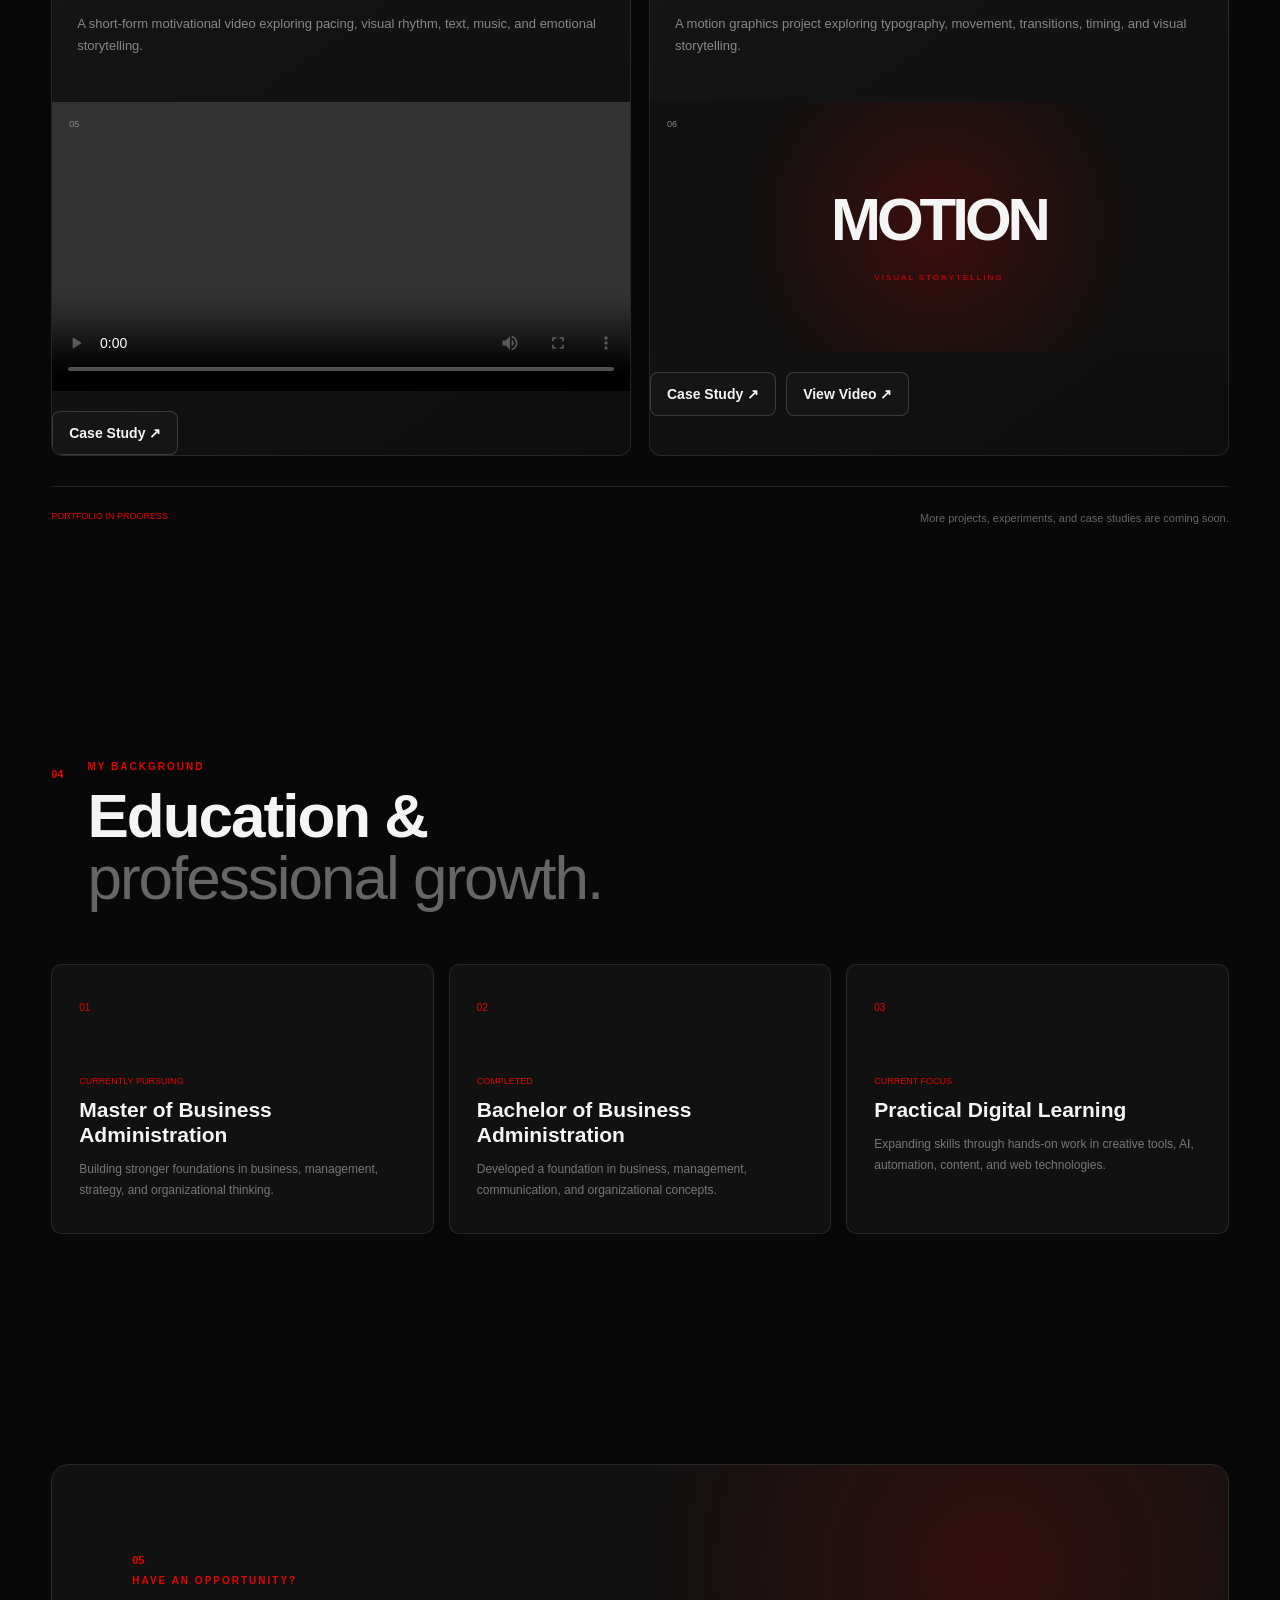
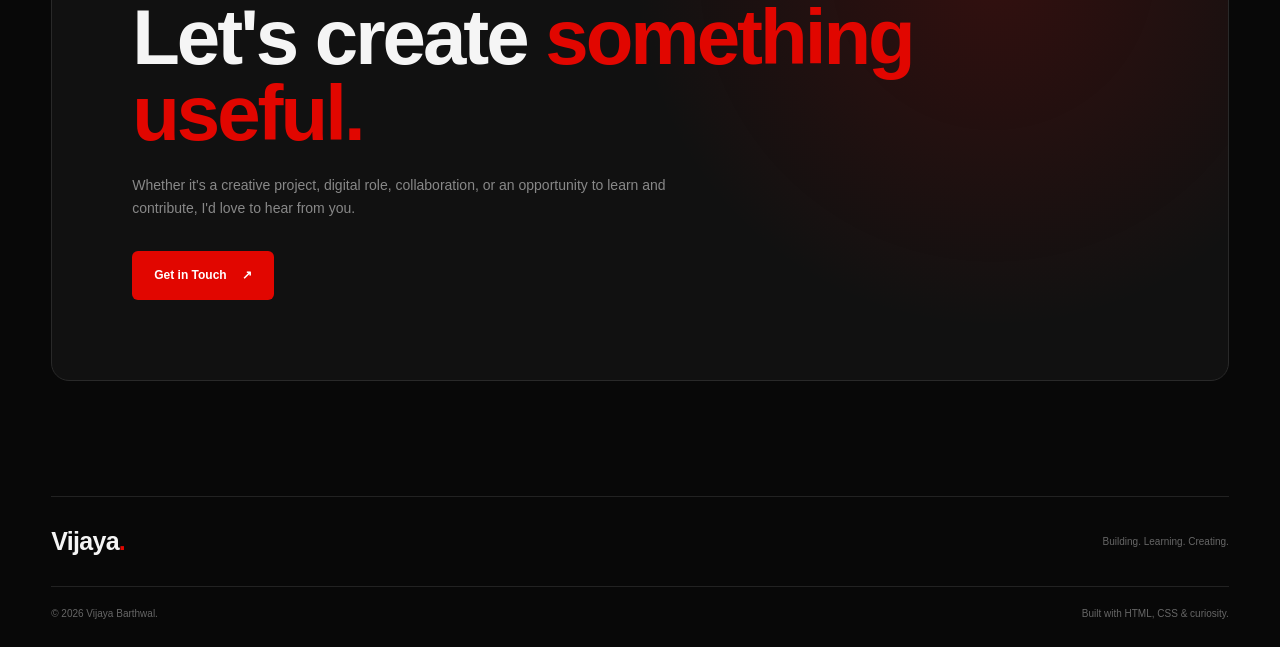
==== commit 6295fecc: "Update index.html" ====
--- a/index.html
+++ b/index.html
@@ -665,8 +665,7 @@
         </div>
 
     </div>
-
-    <div class="project-links">
+<div class="project-links">
 
     <a href="content-writing-case-study.html"
        target="_blank"
@@ -686,7 +685,20 @@
         SkillSprint Landing Page ↗
     </a>
 
-    </div>
+    <a href="marketing-email.html"
+       target="_blank"
+       rel="noopener">
+        Marketing Email ↗
+    </a>
+
+    <a href="social-media-posts.html"
+       target="_blank"
+       rel="noopener">
+        Social Media Posts ↗
+    </a>
+
+</div>
+    
 </article>
 
 <!-- Project 05 -->
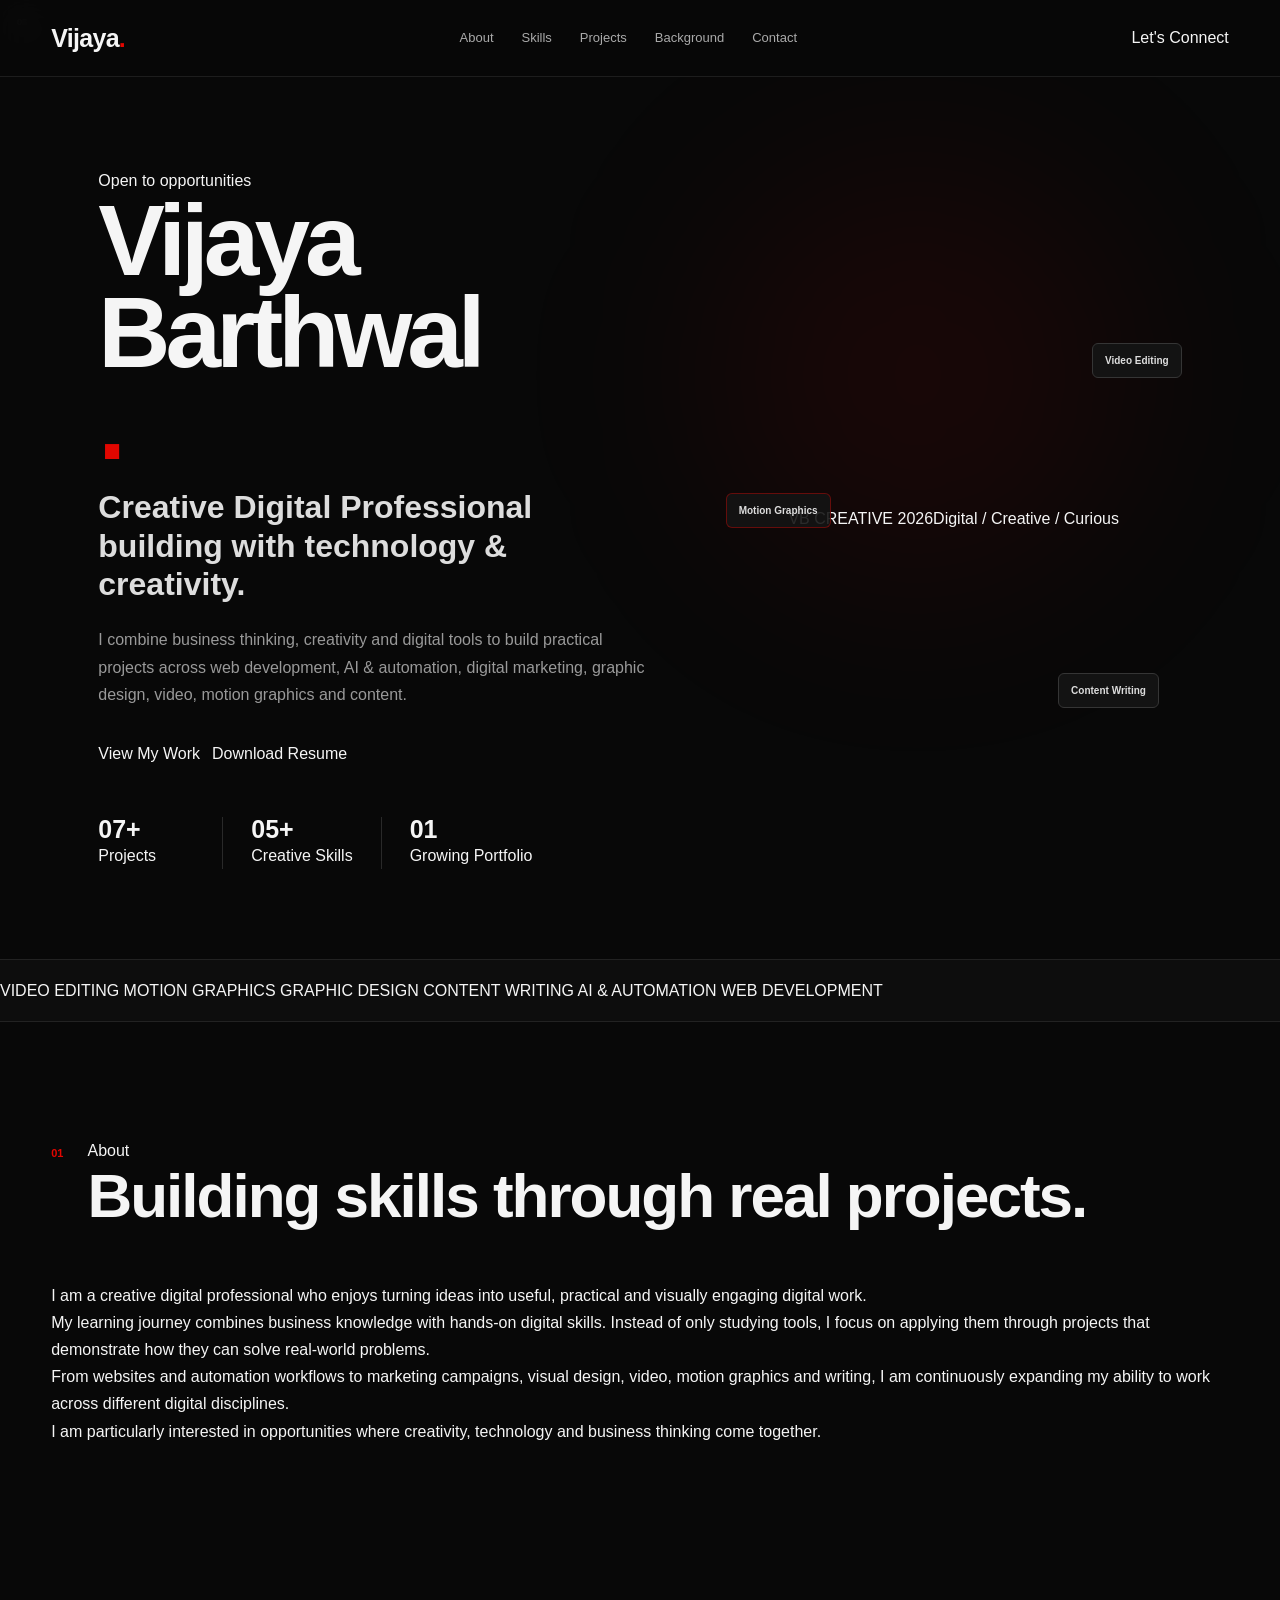
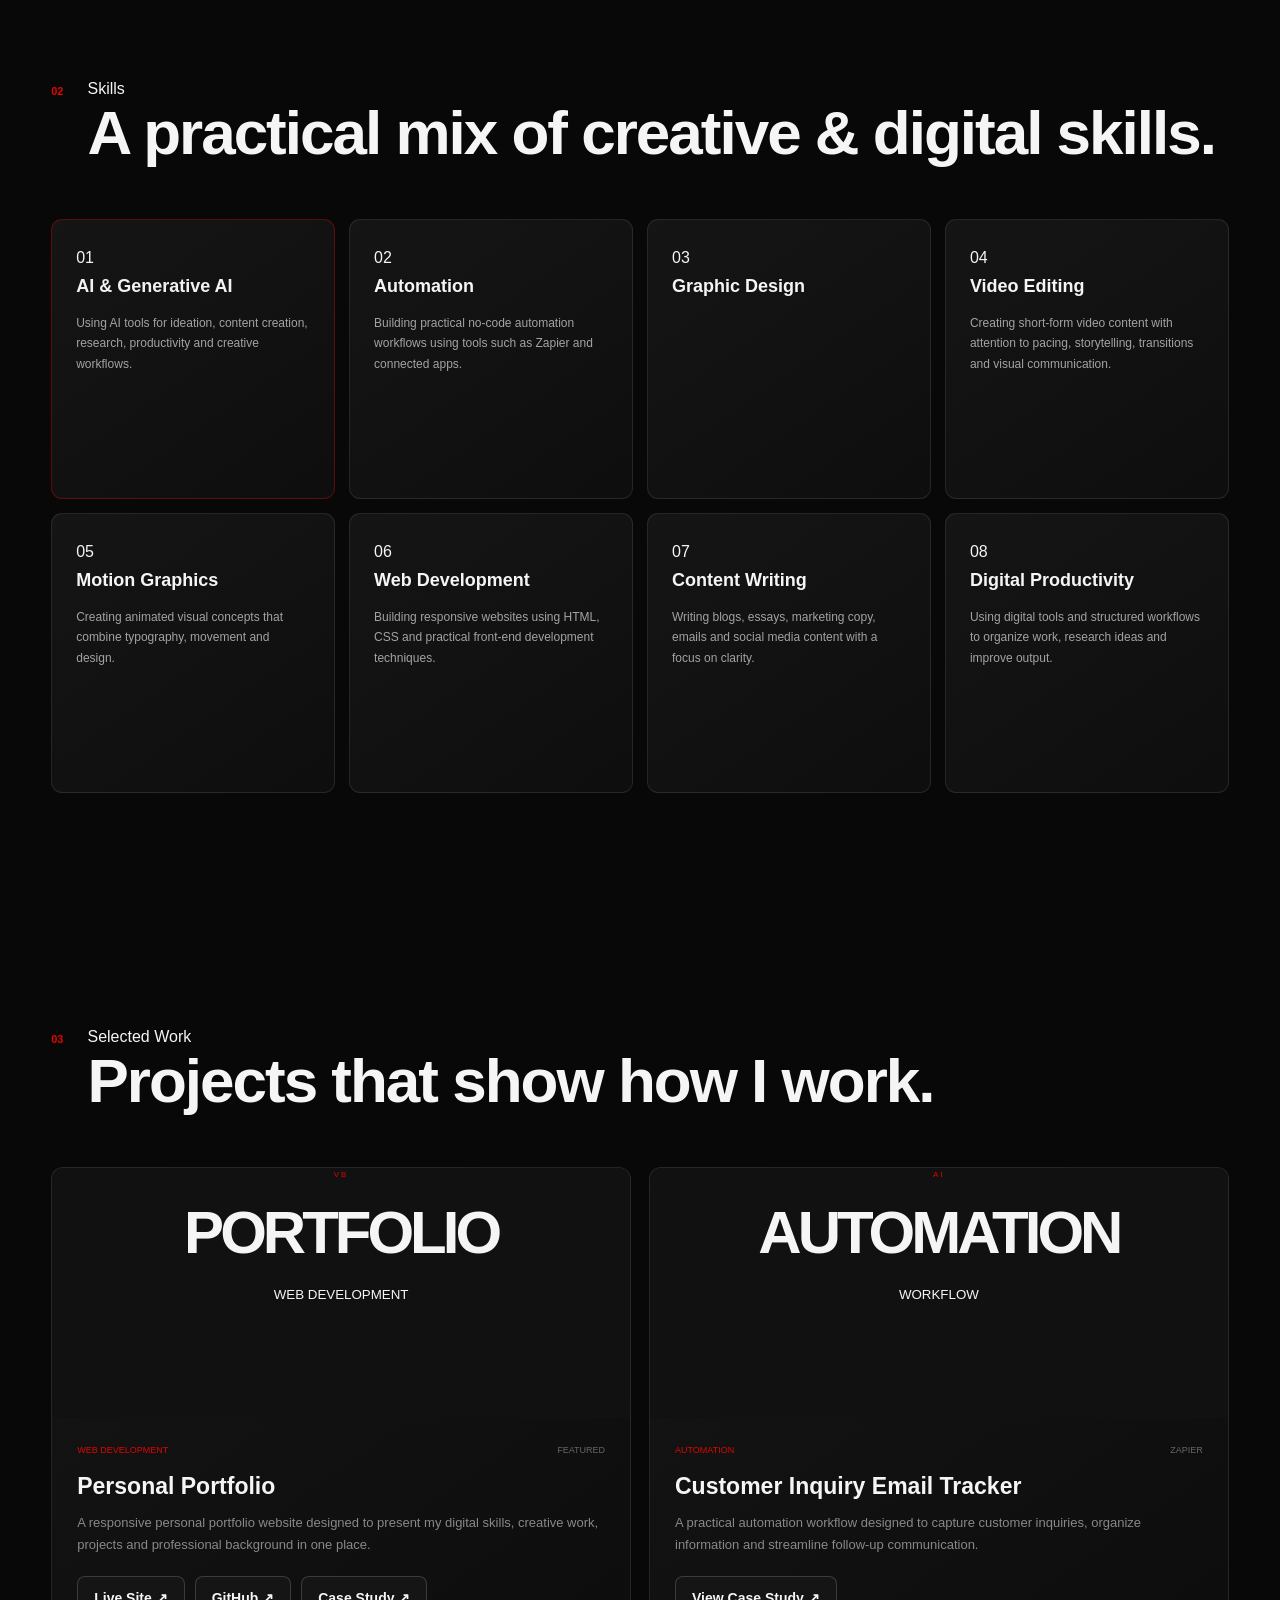
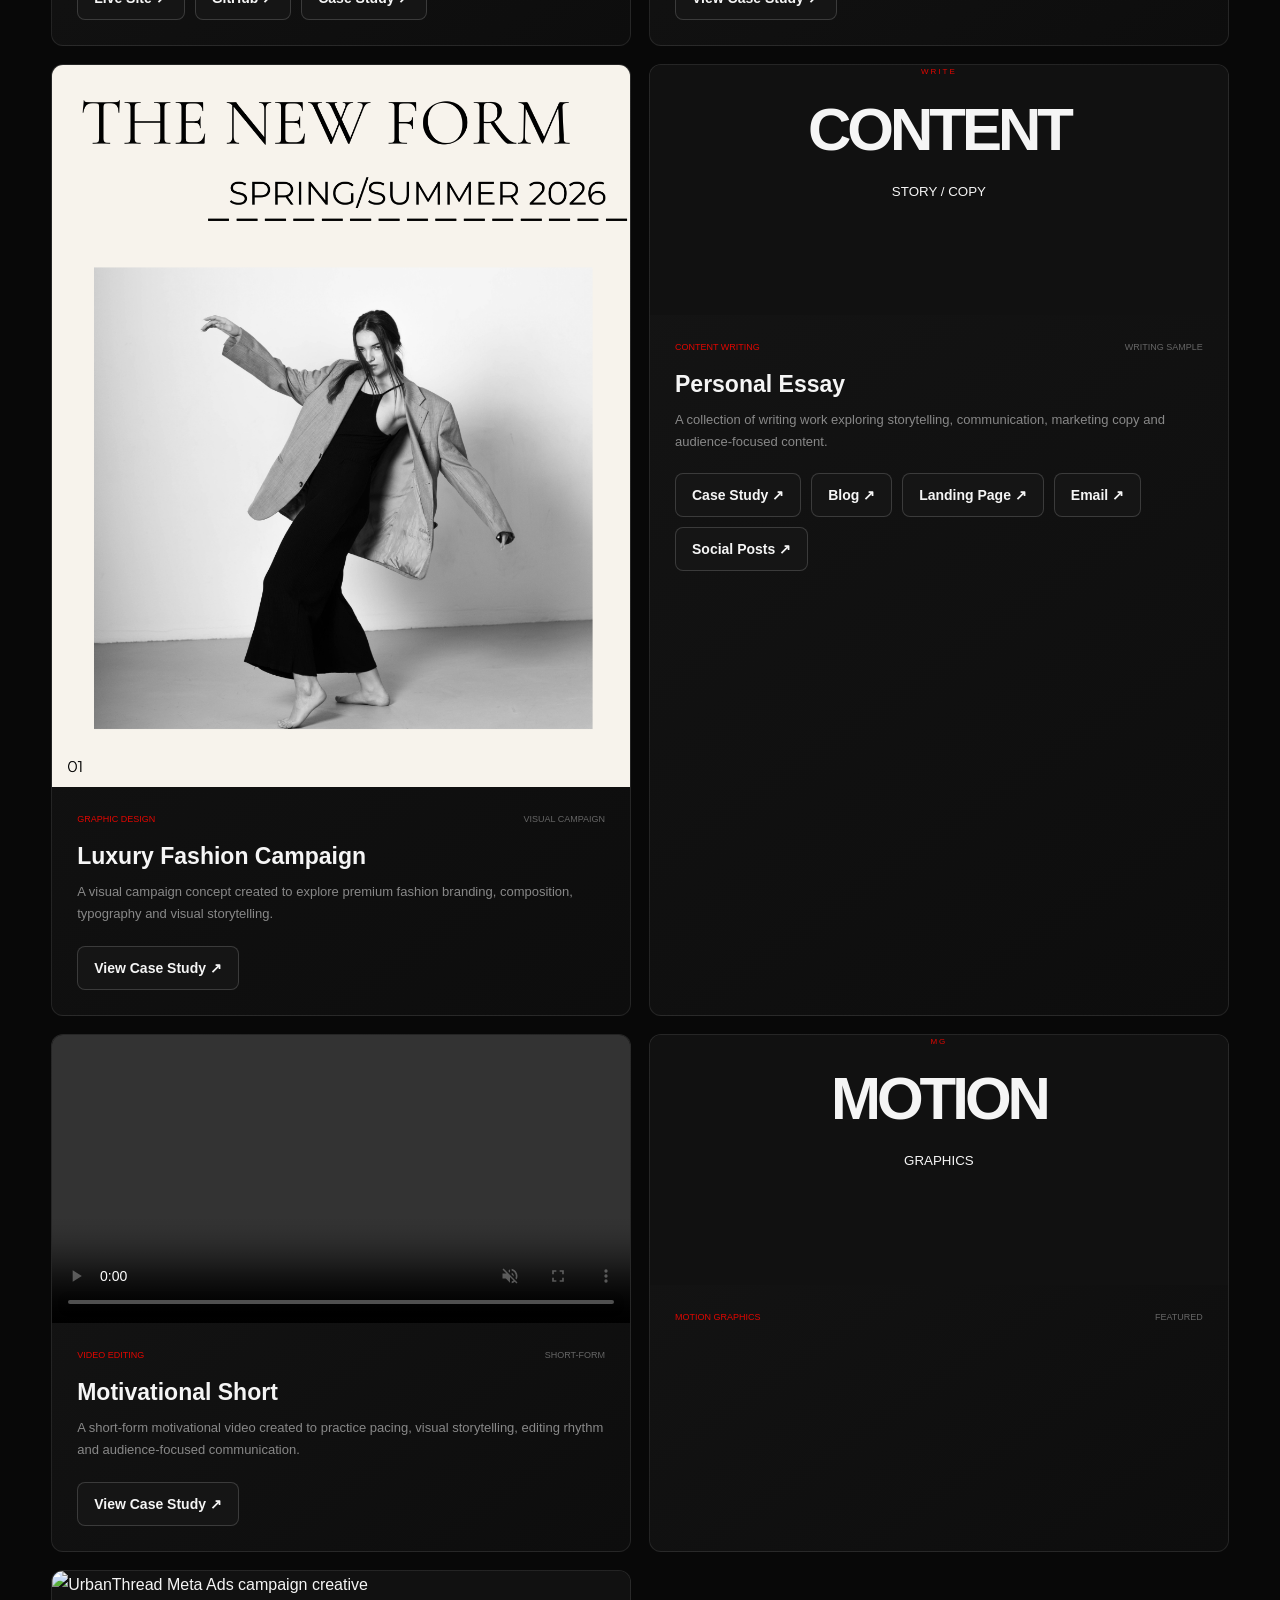
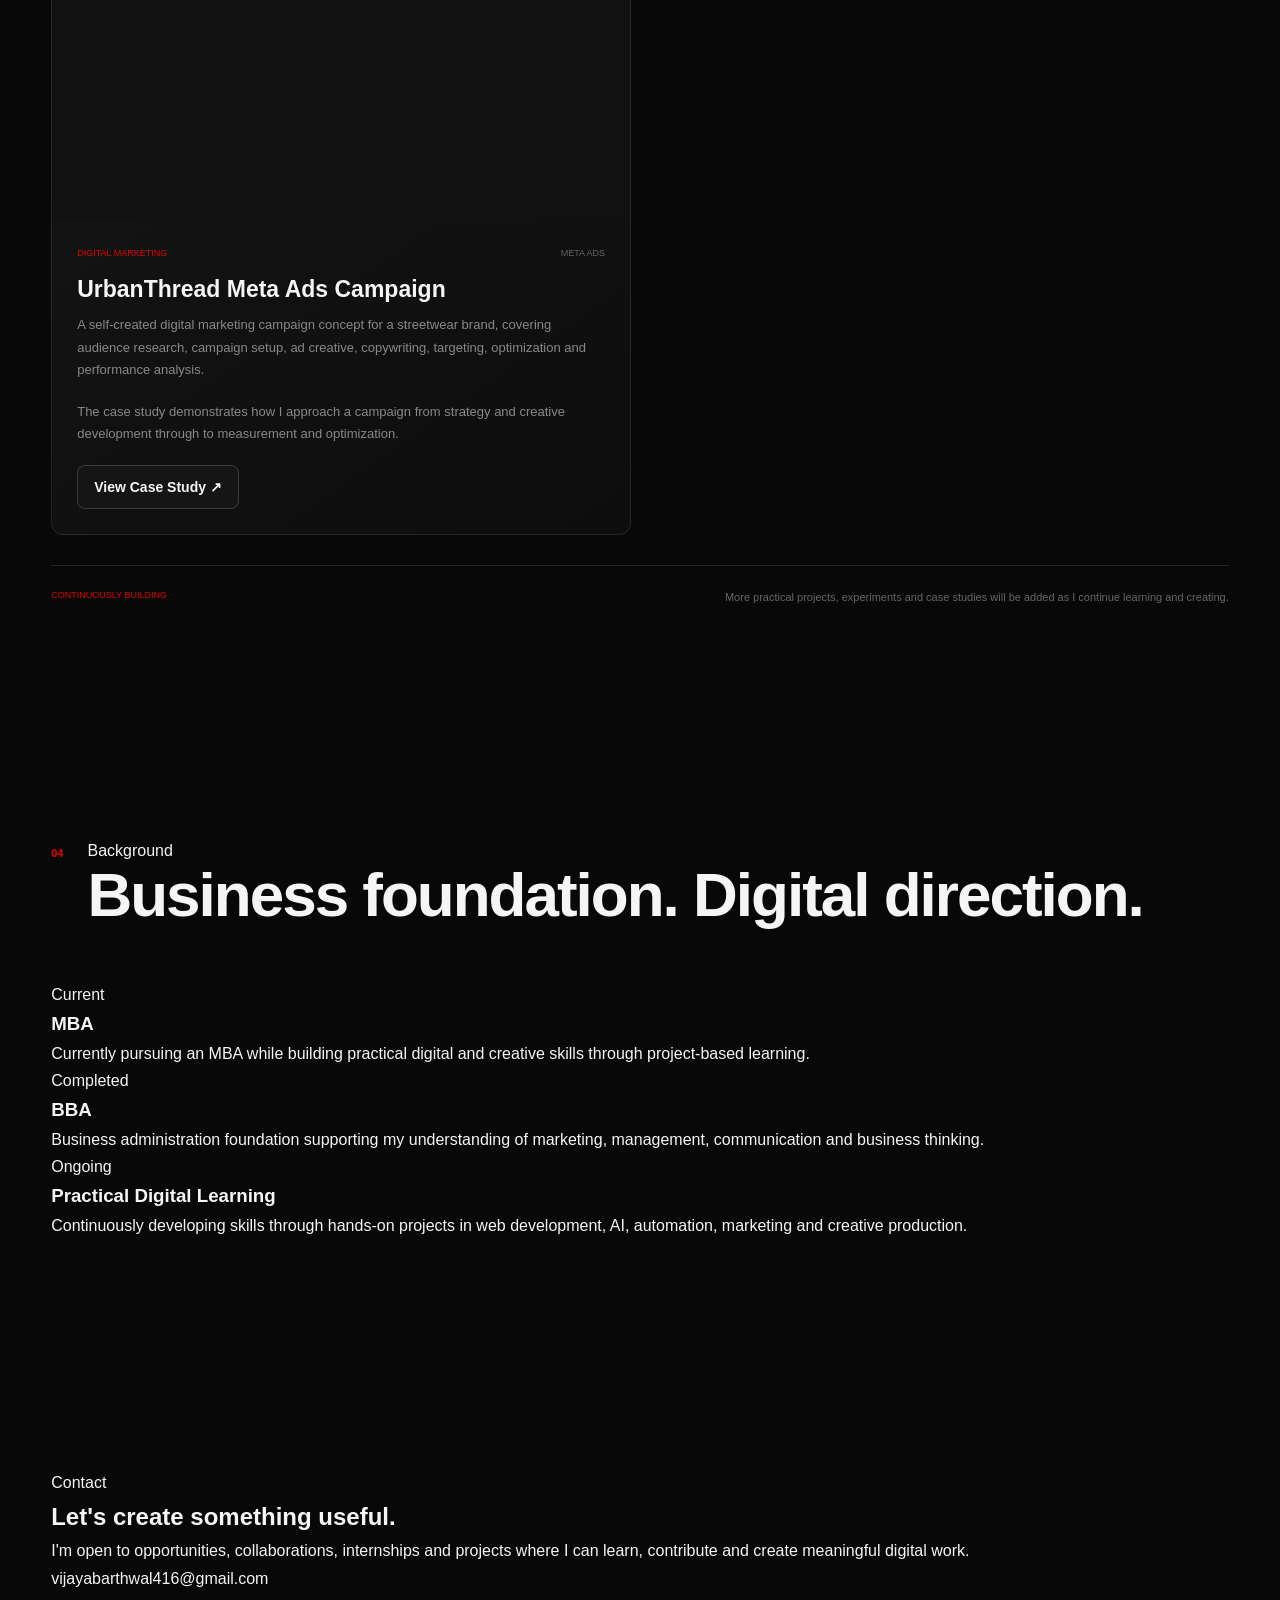
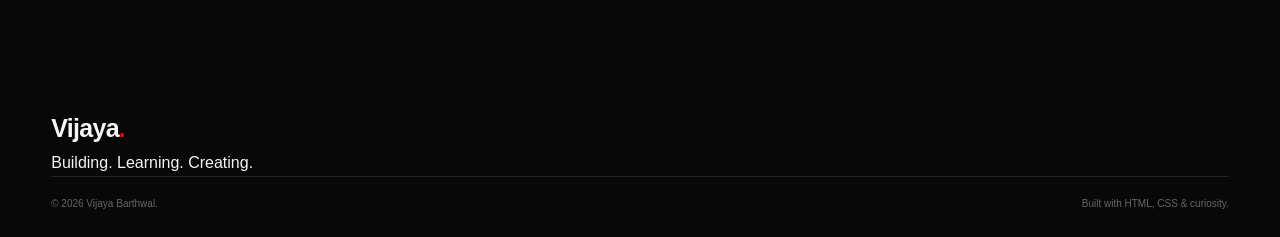
==== commit b7beaae3: "Update index.html" ====
--- a/index.html
+++ b/index.html
@@ -3,14 +3,14 @@
 <head>
     <meta charset="UTF-8">
 
-    <meta name="viewport"
-          content="width=device-width, initial-scale=1.0">
-
-    <meta name="description"
-          content="Vijaya Barthwal — Creative Digital Professional working across video editing, motion graphics, graphic design, content writing, AI, automation, and web technologies.">
-
-    <meta name="author"
-          content="Vijaya Barthwal">
+    <meta name="viewport" content="width=device-width, initial-scale=1.0">
+
+    <meta
+        name="description"
+        content="Vijaya Barthwal — Creative Digital Professional building projects across web development, digital marketing, AI, automation, graphic design, video editing, motion graphics and content writing."
+    >
+
+    <meta name="author" content="Vijaya Barthwal">
 
     <title>Vijaya Barthwal | Creative Digital Professional</title>
 
@@ -20,9 +20,11 @@
 <body>
 
     <!-- =========================
-         HEADER
+         HEADER / NAVIGATION
     ========================== -->
+
     <header class="site-header">
+
         <nav class="navbar">
 
             <a href="#home" class="logo">
@@ -33,64 +35,61 @@
                 <a href="#about">About</a>
                 <a href="#skills">Skills</a>
                 <a href="#projects">Projects</a>
-                <a href="#education">Background</a>
+                <a href="#background">Background</a>
                 <a href="#contact">Contact</a>
             </div>
 
-            <a href="#contact" class="nav-button">
+            <a href="#contact" class="nav-cta">
                 Let's Connect
             </a>
 
         </nav>
+
     </header>
 
 
     <main>
 
         <!-- =========================
-             HERO
+             HERO SECTION
         ========================== -->
+
         <section class="hero" id="home">
 
             <div class="hero-content">
 
-                <div class="hero-label">
-                    <span class="status-dot"></span>
+                <span class="hero-eyebrow">
                     Open to opportunities
-                </div>
-
-                <p class="hero-intro">
-                    Hello, I'm
+                </span>
+
+                <h1>
+                    Vijaya Barthwal<span>.</span>
+                </h1>
+
+                <h2>
+                    Creative Digital Professional building with
+                    technology & creativity.
+                </h2>
+
+                <p class="hero-description">
+                    I combine business thinking, creativity and digital
+                    tools to build practical projects across web
+                    development, AI & automation, digital marketing,
+                    graphic design, video, motion graphics and content.
                 </p>
 
-                <h1>
-                    Vijaya <span>Barthwal.</span>
-                </h1>
-
-                <h2>
-                    Creative Digital Professional
-                    <span>building with technology &amp; creativity.</span>
-                </h2>
-
-                <p class="hero-description">
-                    I combine business thinking, creativity, and digital
-                    tools to create useful experiences, content, and
-                    solutions while continuously learning and growing.
-                </p>
-
                 <div class="hero-buttons">
 
-                    <a href="#projects" class="primary-button">
+                    <a href="#projects" class="btn btn-primary">
                         View My Work
-                        <span>↓</span>
-                    </a>
-
-                    <a href="Vijaya_Barthwal_Resume-1.pdf"
-                       class="secondary-button"
-                       target="_blank"
-                       rel="noopener">
+                    </a>
+
+                    <a
+                        href="Vijaya_Barthwal_Resume-1.pdf"
+                        class="btn btn-secondary"
+                        download
+                    >
                         Download Resume
-                        <span>↗</span>
                     </a>
 
                 </div>
@@ -98,18 +97,18 @@
                 <div class="hero-stats">
 
                     <div class="stat">
-                        <strong>06<span>+</span></strong>
-                        <small>Projects</small>
+                        <strong>07+</strong>
+                        <span>Projects</span>
                     </div>
 
                     <div class="stat">
-                        <strong>05<span>+</span></strong>
-                        <small>Creative Skills</small>
+                        <strong>05+</strong>
+                        <span>Creative Skills</span>
                     </div>
 
                     <div class="stat">
                         <strong>01</strong>
-                        <small>Growing Portfolio</small>
+                        <span>Growing Portfolio</span>
                     </div>
 
                 </div>
@@ -117,40 +116,41 @@
             </div>
 
 
+            <!-- Hero Visual -->
+
             <div class="hero-visual">
 
-                <div class="visual-glow"></div>
-
-                <div class="hero-card">
-
-                    <div class="hero-card-top">
-                        <span>CREATIVE</span>
-                        <span>2026</span>
-                    </div>
-
-                    <div class="hero-card-center">
-                        <span>VB</span>
-                    </div>
-
-                    <div class="hero-card-bottom">
-                        <span>Digital</span>
-                        <span>Creative</span>
-                        <span>Curious</span>
-                    </div>
-
-                </div>
-
-                <div class="floating-tag tag-one">
+                <div class="hero-visual-main">
+
+                    <span class="hero-initials">
+                        VB
+                    </span>
+
+                    <span class="hero-visual-title">
+                        CREATIVE
+                    </span>
+
+                    <span class="hero-year">
+                        2026
+                    </span>
+
+                </div>
+
+                <div class="hero-visual-caption">
+                    Digital / Creative / Curious
+                </div>
+
+                <span class="floating-tag tag-one">
                     Video Editing
-                </div>
-
-                <div class="floating-tag tag-two">
+                </span>
+
+                <span class="floating-tag tag-two">
                     Motion Graphics
-                </div>
-
-                <div class="floating-tag tag-three">
+                </span>
+
+                <span class="floating-tag tag-three">
                     Content Writing
-                </div>
+                </span>
 
             </div>
 
@@ -160,119 +160,84 @@
         <!-- =========================
              SKILL STRIP
         ========================== -->
-        <div class="skill-strip">
-
-            <div class="skill-strip-track">
+
+        <section class="skill-strip">
+
+            <div class="skill-strip-inner">
 
                 <span>VIDEO EDITING</span>
-                <b>✦</b>
-
                 <span>MOTION GRAPHICS</span>
-                <b>✦</b>
-
                 <span>GRAPHIC DESIGN</span>
-                <b>✦</b>
-
                 <span>CONTENT WRITING</span>
-                <b>✦</b>
-
-                <span>AI &amp; AUTOMATION</span>
-                <b>✦</b>
-
+                <span>AI & AUTOMATION</span>
                 <span>WEB DEVELOPMENT</span>
-                <b>✦</b>
-
-            </div>
-
-        </div>
+
+            </div>
+
+        </section>
 
 
         <!-- =========================
-             ABOUT
+             ABOUT SECTION
         ========================== -->
-        <section class="about-section section" id="about">
+
+        <section class="section about-section" id="about">
 
             <div class="section-heading">
 
-                <span class="section-number">01</span>
+                <span class="section-number">
+                    01
+                </span>
 
                 <div>
-                    <p class="eyebrow">A little about me</p>
+                    <span class="section-label">
+                        About
+                    </span>
 
                     <h2>
-                        More than just
-                        <span>a collection of skills.</span>
+                        Building skills through
+                        real projects.
                     </h2>
                 </div>
 
             </div>
 
 
-            <div class="about-grid">
-
-                <div class="about-main">
-
-                    <p class="about-lead">
-                        I'm a BBA graduate and MBA professional-in-progress
-                        exploring the intersection of business, technology,
-                        and creativity.
+            <div class="about-content">
+
+                <div class="about-intro">
+
+                    <p class="large-text">
+                        I am a creative digital professional who enjoys
+                        turning ideas into useful, practical and visually
+                        engaging digital work.
                     </p>
 
+                </div>
+
+                <div class="about-text">
+
                     <p>
-                        My interests span digital content, visual
-                        communication, automation, AI tools, web
-                        technologies, and creative production.
+                        My learning journey combines business knowledge
+                        with hands-on digital skills. Instead of only
+                        studying tools, I focus on applying them through
+                        projects that demonstrate how they can solve
+                        real-world problems.
                     </p>
 
                     <p>
-                        Rather than limiting myself to one discipline,
-                        I'm building practical projects that help me
-                        understand how different digital skills can work
-                        together to solve real problems.
+                        From websites and automation workflows to
+                        marketing campaigns, visual design, video,
+                        motion graphics and writing, I am continuously
+                        expanding my ability to work across different
+                        digital disciplines.
                     </p>
 
-                </div>
-
-
-                <div class="about-side">
-
-                    <div class="about-highlight">
-                        <span>01</span>
-
-                        <div>
-                            <h3>Business Mindset</h3>
-                            <p>
-                                Understanding problems from a practical
-                                and business-focused perspective.
-                            </p>
-                        </div>
-                    </div>
-
-
-                    <div class="about-highlight">
-                        <span>02</span>
-
-                        <div>
-                            <h3>Creative Approach</h3>
-                            <p>
-                                Turning ideas into clear, engaging,
-                                and visually meaningful work.
-                            </p>
-                        </div>
-                    </div>
-
-
-                    <div class="about-highlight">
-                        <span>03</span>
-
-                        <div>
-                            <h3>Always Learning</h3>
-                            <p>
-                                Building new skills through hands-on
-                                projects and experimentation.
-                            </p>
-                        </div>
-                    </div>
+                    <p>
+                        I am particularly interested in opportunities
+                        where creativity, technology and business
+                        thinking come together.
+                    </p>
 
                 </div>
 
@@ -282,20 +247,25 @@
 
 
         <!-- =========================
-             SKILLS
+             SKILLS SECTION
         ========================== -->
-        <section class="skills-section section" id="skills">
+
+        <section class="section skills-section" id="skills">
 
             <div class="section-heading">
 
-                <span class="section-number">02</span>
+                <span class="section-number">
+                    02
+                </span>
 
                 <div>
-                    <p class="eyebrow">What I work with</p>
+                    <span class="section-label">
+                        Skills
+                    </span>
 
                     <h2>
-                        Skills I'm
-                        <span>building.</span>
+                        A practical mix of
+                        creative & digital skills.
                     </h2>
                 </div>
 
@@ -304,637 +274,757 @@
 
             <div class="skills-grid">
 
+                <!-- Skill 01 -->
+
                 <article class="skill-card">
-                    <div class="skill-card-top">
-                        <span>01</span>
-                        <span class="skill-arrow">↗</span>
-                    </div>
-
-                    <h3>AI &amp; Generative AI</h3>
+
+                    <span class="skill-number">
+                        01
+                    </span>
+
+                    <h3>
+                        AI & Generative AI
+                    </h3>
 
                     <p>
-                        Exploring AI-powered tools and generative
-                        workflows for creative and productivity use cases.
+                        Using AI tools for ideation, content creation,
+                        research, productivity and creative workflows.
                     </p>
 
-                    <div class="skill-tags">
-                        <span>AI Tools</span>
-                        <span>Generative AI</span>
-                    </div>
                 </article>
 
 
+                <!-- Skill 02 -->
+
                 <article class="skill-card">
-                    <div class="skill-card-top">
-                        <span>02</span>
-                        <span class="skill-arrow">↗</span>
-                    </div>
-
-                    <h3>Automation</h3>
+
+                    <span class="skill-number">
+                        02
+                    </span>
+
+                    <h3>
+                        Automation
+                    </h3>
 
                     <p>
-                        Building practical workflows that connect
-                        everyday digital tools and reduce repetitive work.
+                        Building practical no-code automation workflows
+                        using tools such as Zapier and connected apps.
                     </p>
 
-                    <div class="skill-tags">
-                        <span>Zapier</span>
-                        <span>Gmail</span>
-                        <span>Sheets</span>
-                    </div>
                 </article>
 
 
+                <!-- Skill 03 -->
+
                 <article class="skill-card">
-                    <div class="skill-card-top">
-                        <span>03</span>
-                        <span class="skill-arrow">↗</span>
-                    </div>
-
-                    <h3>Graphic Design</h3>
-
-                    <p>
-                        Creating visual assets with a focus on
-                        communication, hierarchy, and presentation.
-                    </p>
-
-                    <div class="skill-tags">
-                        <span>Canva</span>
-                        <span>Visual Design</span>
-                    </div>
-                </article>
-
-
-                <article class="skill-card">
-                    <div class="skill-card-top">
-                        <span>04</span>
-                        <span class="skill-arrow">↗</span>
-                    </div>
-
-                    <h3>Video Editing</h3>
-
-                    <p>
-                        Editing short-form content with attention to
-                        pacing, storytelling, and visual flow.
-                    </p>
-
-                    <div class="skill-tags">
-                        <span>Editing</span>
-                        <span>Storytelling</span>
-                    </div>
-                </article>
-
-
-                <article class="skill-card">
-                    <div class="skill-card-top">
-                        <span>05</span>
-                        <span class="skill-arrow">↗</span>
-                    </div>
-
-                    <h3>Motion Graphics</h3>
-
-                    <p>
-                        Learning motion, typography, transitions,
-                        and visual storytelling techniques.
-                    </p>
-
-                    <div class="skill-tags">
-                        <span>Motion</span>
-                        <span>Typography</span>
-                    </div>
-                </article>
-
-
-                <article class="skill-card">
-                    <div class="skill-card-top">
-                        <span>06</span>
-                        <span class="skill-arrow">↗</span>
-                    </div>
-
-                    <h3>Web Development</h3>
-
-                    <p>
-                        Building and maintaining responsive websites
-                        using modern foundational web technologies.
-                    </p>
-
-                    <div class="skill-tags">
-                        <span>HTML</span>
-                        <span>CSS</span>
-                        <span>GitHub</span>
-                    </div>
-                </article>
-
-
-                <article class="skill-card">
-                    <div class="skill-card-top">
-                        <span>07</span>
-                        <span class="skill-arrow">↗</span>
-                    </div>
-
-                    <h3>Content Writing</h3>
-
-                    <p>
-                        Developing clear written content with an emphasis
-                        on structure, storytelling, and audience.
-                    </p>
-
-                    <div class="skill-tags">
-                        <span>Writing</span>
-                        <span>Storytelling</span>
-                    </div>
-                </article>
-
-
-                <article class="skill-card">
-                    <div class="skill-card-top">
-                        <span>08</span>
-                        <span class="skill-arrow">↗</span>
-                    </div>
-
-                    <h3>Digital Productivity</h3>
-
-                    <p>
-                        Using digital tools and organized workflows
-                        to improve efficiency and execution.
-                    </p>
-
-                    <div class="skill-tags">
-                        <span>Digital Tools</span>
-                        <span>Productivity</span>
-                    </div>
-                </article>
-
-            </div>
-
-        </section>
-
-
-        <!-- =========================
-             PROJECTS
-        ========================== -->
-        <section class="projects-section section" id="projects">
-
-            <div class="section-heading">
-
-                <span class="section-number">03</span>
-
-                <div>
-                    <p class="eyebrow">Selected work</p>
-
-                    <h2>
-                        Things I've
-                        <span>built &amp; created.</span>
-                    </h2>
-                </div>
-
-            </div>
-
-
-            <p class="section-intro">
-                A selection of practical projects created while
-                developing my creative, technical, and digital skills.
+
+                    <span class="skill-number">
+                        03
+                    </span>
+
+                    <h3>
+                        Graphic Design
+                    </h3>
+
+                           </article>
+
+
+        <!-- Skill 04 -->
+
+        <article class="skill-card">
+
+            <span class="skill-number">
+                04
+            </span>
+
+            <h3>
+                Video Editing
+            </h3>
+
+            <p>
+                Creating short-form video content with attention
+                to pacing, storytelling, transitions and visual
+                communication.
             </p>
 
-
-            <div class="projects-grid">
-
-                <!-- Project 01 -->
-                <article class="project-card featured">
-
-    <div class="project-content">
-
-        <div class="project-meta">
-            <span>Web Development</span>
-            <span>Featured</span>
-        </div>
-
-        <h3>Personal Portfolio</h3>
-
-        <p>
-            A personal portfolio website bringing together creative work,
-            digital skills, projects, and professional growth.
-        </p>
+        </article>
+
+
+        <!-- Skill 05 -->
+
+        <article class="skill-card">
+
+            <span class="skill-number">
+                05
+            </span>
+
+            <h3>
+                Motion Graphics
+            </h3>
+
+            <p>
+                Creating animated visual concepts that combine
+                typography, movement and design.
+            </p>
+
+        </article>
+
+
+        <!-- Skill 06 -->
+
+        <article class="skill-card">
+
+            <span class="skill-number">
+                06
+            </span>
+
+            <h3>
+                Web Development
+            </h3>
+
+            <p>
+                Building responsive websites using HTML, CSS
+                and practical front-end development techniques.
+            </p>
+
+        </article>
+
+
+        <!-- Skill 07 -->
+
+        <article class="skill-card">
+
+            <span class="skill-number">
+                07
+            </span>
+
+            <h3>
+                Content Writing
+            </h3>
+
+            <p>
+                Writing blogs, essays, marketing copy, emails
+                and social media content with a focus on clarity.
+            </p>
+
+        </article>
+
+
+        <!-- Skill 08 -->
+
+        <article class="skill-card">
+
+            <span class="skill-number">
+                08
+            </span>
+
+            <h3>
+                Digital Productivity
+            </h3>
+
+            <p>
+                Using digital tools and structured workflows to
+                organize work, research ideas and improve output.
+            </p>
+
+        </article>
 
     </div>
 
-    <div class="project-image project-image-portfolio">
-        <span class="project-index">01</span>
-
-        <div class="project-visual-text">
-            <strong>VB</strong>
-            <span>CREATIVE DIGITAL</span>
-        </div>
-    </div>
-
-    <div class="project-links">
-
-        <a href="https://vijayabarthwal.github.io/vijaya-portfolio/"
-           target="_blank"
-           rel="noopener">
-            Live Site ↗
-        </a>
-
-        <a href="https://github.com/vijayabarthwal/vijaya-portfolio"
-           target="_blank"
-           rel="noopener">
-            GitHub ↗
-        </a>
-
-        <a href="case-study.html"
-           target="_blank"
-           rel="noopener">
-            Case Study ↗
-        </a>
-
-    </div>
-
-                </article>
-            
-                <!-- Project 02 -->
-<article class="project-card">
-
-    <div class="project-content">
-
-        <div class="project-meta">
-            <span>Automation</span>
-            <span>Zapier</span>
-        </div>
-
-        <h3>Customer Inquiry Email Tracker</h3>
-
-        <p>
-            A workflow concept designed to organize incoming customer
-            inquiries and improve follow-up through automation.
-        </p>
-
-    </div>
-
-    <div class="project-image project-image-automation">
-
-        <span class="project-index">02</span>
-
-        <div class="project-visual-text">
-            <strong>AUTOMATE</strong>
-            <span>WORKFLOW SYSTEM</span>
-        </div>
-
-    </div>
-
-    <div class="project-links">
-
-        <a href="zapier-case-study.html"
-           target="_blank"
-           rel="noopener">
-            Case Study ↗
-        </a>
-
-    </div>
-
-</article>
-
-
-                <!-- Project 03 -->
-<article class="project-card">
-
-    <div class="project-content">
-
-        <div class="project-meta">
-            <span>Graphic Design</span>
-            <span>Visual Campaign</span>
-        </div>
-
-        <h3>Luxury Fashion Campaign</h3>
-
-        <p>
-            A visual campaign exploring premium fashion aesthetics,
-            composition, typography, and brand presentation.
-        </p>
-
-    </div>
-
-    <div class="project-image project-image-fashion">
-
-        <img
-            src="images/Luxury Fashion Campaign.png"
-            alt="Luxury Fashion Campaign"
-            loading="lazy">
-
-        <span class="project-index">03</span>
-
-    </div>
-
-    <div class="project-links">
-
-        <a href="luxury-fashion-case-study.html"
-           target="_blank"
-           rel="noopener">
-            Case Study ↗
-        </a>
-
-    </div>
-
-</article>
-                
-<!-- Project 04 -->
-<article class="project-card">
-
-    <div class="project-content">
-
-        <div class="project-meta">
-            <span>Content Writing</span>
-            <span>Writing Sample</span>
-        </div>
-
-        <h3>Personal Essay</h3>
-
-        <p>
-    A collection of writing samples exploring personal reflection,
-    practical ideas, clear storytelling, and audience-focused content.
-        </p>
-
-    </div>
-
-    <div class="project-image project-image-writing">
-
-        <span class="project-index">04</span>
-
-        <div class="project-visual-text">
-            <strong>WORDS</strong>
-            <span>PERSONAL ESSAY</span>
-        </div>
-
-    </div>
-<div class="project-links">
-
-    <a href="content-writing-case-study.html"
-       target="_blank"
-       rel="noopener">
-        Personal Essay ↗
-    </a>
-
-    <a href="productivity-blog.html"
-       target="_blank"
-       rel="noopener">
-        Productivity Blog ↗
-    </a>
-
-    <a href="landing-page-copy.html"
-       target="_blank"
-       rel="noopener">
-        SkillSprint Landing Page ↗
-    </a>
-
-    <a href="marketing-email.html"
-       target="_blank"
-       rel="noopener">
-        Marketing Email ↗
-    </a>
-
-    <a href="social-media-posts.html"
-       target="_blank"
-       rel="noopener">
-        Social Media Posts ↗
-    </a>
-
-</div>
-    
-</article>
-
-<!-- Project 05 -->
-<article class="project-card">
-
-    <div class="project-content">
-
-        <div class="project-meta">
-            <span>Video Editing</span>
-            <span>Short-form</span>
-        </div>
-
-        <h3>Motivational Short</h3>
-
-        <p>
-            A short-form motivational video exploring pacing,
-            visual rhythm, text, music, and emotional storytelling.
-        </p>
-
-    </div>
-
-    <div class="project-image project-image-video">
-
-        <video controls preload="metadata" playsinline>
-            <source
-                src="InShot_20260822_020642345.mp4"
-                type="video/mp4"
-            >
-            Your browser does not support video playback.
-        </video>
-
-        <span class="project-index">05</span>
-
-    </div>
-
-    <div class="project-links">
-
-        <a
-            href="video-project/case-study.html"
-            target="_blank"
-            rel="noopener"
-        >
-            Case Study ↗
-        </a>
-
-    </div>
-
-</article>
-
-<!-- Project 06 -->
-<article class="project-card featured">
-
-    <div class="project-content">
-
-        <div class="project-meta">
-            <span>Motion Graphics</span>
-            <span>Featured</span>
-        </div>
-
-        <h3>Motion Graphics Project</h3>
-
-        <p>
-            A motion graphics project exploring typography,
-            movement, transitions, timing, and visual storytelling.
-        </p>
-
-    </div>
-
-    <div class="project-image project-image-motion">
-
-        <span class="project-index">06</span>
-
-        <div class="motion-lines">
-            <span></span>
-            <span></span>
-            <span></span>
-        </div>
-
-        <div class="project-visual-text">
-            <strong>MOTION</strong>
-            <span>VISUAL STORYTELLING</span>
-        </div>
-
-    </div>
-
-    <div class="project-links">
-
-        <a href="Motion Graphic Case Study/motion-graphics-case-study.html"
-           target="_blank"
-           rel="noopener">
-            Case Study ↗
-        </a>
-
-        <a href="Motion Graphic Case Study/motion-graphics-case-study.html#videos"
-           target="_blank"
-           rel="noopener">
-            View Video ↗
-        </a>
-
-    </div>
-
-</article>
-
-</div>
-
-
-<div class="projects-footer">
-    <span>Portfolio in progress</span>
-
-    <p>
-        More projects, experiments, and case studies
-        are coming soon.
-    </p>
-</div>
-
 </section>
 
 
 <!-- =========================
-     EDUCATION
+     PROJECTS SECTION
 ========================== -->
-<section class="education-section section" id="education">
+
+<section class="section projects-section" id="projects">
 
     <div class="section-heading">
 
-        <span class="section-number">04</span>
+        <span class="section-number">
+            03
+        </span>
 
         <div>
-            <p class="eyebrow">My background</p>
+            <span class="section-label">
+                Selected Work
+            </span>
 
             <h2>
-                Education &amp;
-                <span>professional growth.</span>
+                Projects that show
+                how I work.
             </h2>
         </div>
 
     </div>
 
 
-    <div class="education-grid">
-
-        <article class="education-card">
-
-            <span class="education-number">01</span>
-
-            <div>
-                <span class="education-label">
-                    Currently Pursuing
-                </span>
-
-                <h3>Master of Business Administration</h3>
+    <div class="projects-grid">
+
+
+        <!-- =========================
+             PROJECT 01
+        ========================== -->
+
+        <article class="project-card featured">
+
+            <div class="project-index">
+                01
+            </div>
+
+            <div class="project-image">
+
+                <div class="project-visual-text">
+
+                    <span>
+                        VB
+                    </span>
+
+                    <strong>
+                        PORTFOLIO
+                    </strong>
+
+                    <small>
+                        WEB DEVELOPMENT
+                    </small>
+
+                </div>
+
+            </div>
+
+            <div class="project-content">
+
+                <div class="project-meta">
+                    <span>Web Development</span>
+                    <span>Featured</span>
+                </div>
+
+                <h3>
+                    Personal Portfolio
+                </h3>
 
                 <p>
-                    Building stronger foundations in business,
-                    management, strategy, and organizational
-                    thinking.
+                    A responsive personal portfolio website
+                    designed to present my digital skills,
+                    creative work, projects and professional
+                    background in one place.
                 </p>
-            </div>
-
-        </article>
-
-
-        <article class="education-card">
-
-            <span class="education-number">02</span>
-
-            <div>
-                <span class="education-label">
-                    Completed
-                </span>
-
-                <h3>Bachelor of Business Administration</h3>
+
+                <div class="project-links">
+
+                    <a
+                        href="https://vijayabarthwal.github.io/vijaya-portfolio/"
+                        target="_blank"
+                        rel="noopener noreferrer"
+                    >
+                        Live Site ↗
+                    </a>
+
+                    <a
+                        href="https://github.com/vijayabarthwal/vijaya-portfolio"
+                        target="_blank"
+                        rel="noopener noreferrer"
+                    >
+                        GitHub ↗
+                    </a>
+
+                    <a href="case-study.html">
+                        Case Study ↗
+                    </a>
+
+                </div>
+
+            </div>
+
+        </article>
+
+
+        <!-- =========================
+             PROJECT 02
+        ========================== -->
+
+        <article class="project-card">
+
+            <div class="project-index">
+                02
+            </div>
+
+            <div class="project-image">
+
+                <div class="project-visual-text">
+
+                    <span>
+                        AI
+                    </span>
+
+                    <strong>
+                        AUTOMATION
+                    </strong>
+
+                    <small>
+                        WORKFLOW
+                    </small>
+
+                </div>
+
+            </div>
+
+            <div class="project-content">
+
+                <div class="project-meta">
+                    <span>Automation</span>
+                    <span>Zapier</span>
+                </div>
+
+                <h3>
+                    Customer Inquiry Email Tracker
+                </h3>
 
                 <p>
-                    Developed a foundation in business,
-                    management, communication, and
-                    organizational concepts.
+                    A practical automation workflow designed
+                    to capture customer inquiries, organize
+                    information and streamline follow-up
+                    communication.
                 </p>
-            </div>
-
-        </article>
-
-
-        <article class="education-card">
-
-            <span class="education-number">03</span>
-
-            <div>
-                <span class="education-label">
-                    Current Focus
-                </span>
-
-                <h3>Practical Digital Learning</h3>
+
+                <div class="project-links">
+
+                    <a href="zapier-case-study.html">
+                        View Case Study ↗
+                    </a>
+
+                </div>
+
+            </div>
+
+        </article>
+
+
+        <!-- =========================
+             PROJECT 03
+        ========================== -->
+
+        <article class="project-card">
+
+            <div class="project-index">
+                03
+            </div>
+
+            <div class="project-image">
+
+                <img
+                    src="images/Luxury Fashion Campaign.png"
+                    alt="Luxury Fashion Campaign graphic design project"
+                    loading="lazy"
+                >
+
+            </div>
+
+            <div class="project-content">
+
+                <div class="project-meta">
+                    <span>Graphic Design</span>
+                    <span>Visual Campaign</span>
+                </div>
+
+                <h3>
+                    Luxury Fashion Campaign
+                </h3>
 
                 <p>
-                    Expanding skills through hands-on work in
-                    creative tools, AI, automation, content,
-                    and web technologies.
+                    A visual campaign concept created to explore
+                    premium fashion branding, composition,
+                    typography and visual storytelling.
                 </p>
-            </div>
-
-        </article>
+
+                <div class="project-links">
+
+                    <a href="luxury-fashion-case-study.html">
+                        View Case Study ↗
+                    </a>
+
+                </div>
+
+            </div>
+
+        </article>
+
+
+        <!-- =========================
+             PROJECT 04
+        ========================== -->
+
+        <article class="project-card">
+
+            <div class="project-index">
+                04
+            </div>
+
+            <div class="project-image">
+
+                <div class="project-visual-text">
+
+                    <span>
+                        WRITE
+                    </span>
+
+                    <strong>
+                        CONTENT
+                    </strong>
+
+                    <small>
+                        STORY / COPY
+                    </small>
+
+                </div>
+
+            </div>
+
+            <div class="project-content">
+
+                <div class="project-meta">
+                    <span>Content Writing</span>
+                    <span>Writing Sample</span>
+                </div>
+
+                <h3>
+                    Personal Essay
+                </h3>
+
+                <p>
+                    A collection of writing work exploring
+                    storytelling, communication, marketing
+                    copy and audience-focused content.
+                </p>
+
+                <div class="project-links">
+
+                    <a href="content-writing-case-study.html">
+                        Case Study ↗
+                    </a>
+
+                    <a href="productivity-blog.html">
+                        Blog ↗
+                    </a>
+
+                    <a href="landing-page-copy.html">
+                        Landing Page ↗
+                    </a>
+
+                    <a href="marketing-email.html">
+                        Email ↗
+                    </a>
+
+                    <a href="social-media-posts.html">
+                        Social Posts ↗
+                    </a>
+
+                </div>
+
+            </div>
+
+        </article>
+
+
+        <!-- =========================
+             PROJECT 05
+        ========================== -->
+
+        <article class="project-card">
+
+            <div class="project-index">
+                05
+            </div>
+
+            <div class="project-image">
+
+                <video
+                    src="InShot_20260822_020642345.mp4"
+                    controls
+                    muted
+                    playsinline
+                    preload="metadata"
+                    aria-label="Motivational short video project"
+                >
+                    Your browser does not support the video tag.
+                </video>
+
+            </div>
+
+            <div class="project-content">
+
+                <div class="project-meta">
+                    <span>Video Editing</span>
+                    <span>Short-form</span>
+                </div>
+
+                <h3>
+                    Motivational Short
+                </h3>
+
+                <p>
+                    A short-form motivational video created to
+                    practice pacing, visual storytelling,
+                    editing rhythm and audience-focused
+                    communication.
+                </p>
+
+                <div class="project-links">
+
+                    <a href="video-project/case-study.html">
+                        View Case Study ↗
+                    </a>
+
+                </div>
+
+            </div>
+
+        </article>
+
+
+        <!-- =========================
+             PROJECT 06
+        ========================== -->
+
+        <article class="project-card featured">
+
+            <div class="project-index">
+                06
+            </div>
+
+            <div class="project-image">
+
+                <div class="project-visual-text">
+
+                    <span>
+                        MG
+                    </span>
+
+                    <strong>
+                        MOTION
+                    </strong>
+
+                    <small>
+                        GRAPHICS
+                    </small>
+
+                </div>
+
+            </div>
+
+            <div class="project-content">
+
+                <div class="project-meta">
+                    <span>Motion Graphics</span>
+                    <span>Featured</span>
+                            </article>
+
+
+        <!-- =========================
+             PROJECT 07 — URBANTHREAD
+        ========================== -->
+
+        <article class="project-card featured">
+
+            <div class="project-index">
+                07
+            </div>
+
+            <div class="project-image">
+
+                <img
+                    src="images/urbanthread-meta-ad.png"
+                    alt="UrbanThread Meta Ads campaign creative"
+                    loading="lazy"
+                >
+
+            </div>
+
+            <div class="project-content">
+
+                <div class="project-meta">
+                    <span>Digital Marketing</span>
+                    <span>Meta Ads</span>
+                </div>
+
+                <h3>
+                    UrbanThread Meta Ads Campaign
+                </h3>
+
+                <p>
+                    A self-created digital marketing campaign
+                    concept for a streetwear brand, covering
+                    audience research, campaign setup, ad
+                    creative, copywriting, targeting,
+                    optimization and performance analysis.
+                </p>
+
+                <p>
+                    The case study demonstrates how I approach
+                    a campaign from strategy and creative
+                    development through to measurement and
+                    optimization.
+                </p>
+
+                <div class="project-links">
+
+                    <a href="urbanthread-meta-ads.html">
+                        View Case Study ↗
+                    </a>
+
+                </div>
+
+            </div>
+
+        </article>
+
 
     </div>
 
+
+    <!-- Projects Footer -->
+
+    <div class="projects-footer">
+
+        <span>
+            Continuously building
+        </span>
+
+        <p>
+            More practical projects, experiments and case
+            studies will be added as I continue learning
+            and creating.
+        </p>
+
+    </div>
+
 </section>
 
 
 <!-- =========================
-     CONTACT
+     EDUCATION / BACKGROUND
 ========================== -->
-<section class="contact-section section" id="contact">
-
-    <div class="contact-box">
-
-        <span class="section-number">05</span>
-
-        <p class="eyebrow">
-            Have an opportunity?
-        </p>
+
+<section class="section background-section" id="background">
+
+    <div class="section-heading">
+
+        <span class="section-number">
+            04
+        </span>
+
+        <div>
+            <span class="section-label">
+                Background
+            </span>
+
+            <h2>
+                Business foundation.
+                Digital direction.
+            </h2>
+        </div>
+
+    </div>
+
+
+    <div class="background-grid">
+
+        <!-- MBA -->
+
+        <article class="background-card">
+
+            <span class="background-year">
+                Current
+            </span>
+
+            <h3>
+                MBA
+            </h3>
+
+            <p>
+                Currently pursuing an MBA while building
+                practical digital and creative skills through
+                project-based learning.
+            </p>
+
+        </article>
+
+
+        <!-- BBA -->
+
+        <article class="background-card">
+
+            <span class="background-year">
+                Completed
+            </span>
+
+            <h3>
+                BBA
+            </h3>
+
+            <p>
+                Business administration foundation supporting
+                my understanding of marketing, management,
+                communication and business thinking.
+            </p>
+
+        </article>
+
+
+        <!-- Practical Learning -->
+
+        <article class="background-card">
+
+            <span class="background-year">
+                Ongoing
+            </span>
+
+            <h3>
+                Practical Digital Learning
+            </h3>
+
+            <p>
+                Continuously developing skills through hands-on
+                projects in web development, AI, automation,
+                marketing and creative production.
+            </p>
+
+        </article>
+
+    </div>
+
+</section>
+
+
+<!-- =========================
+     CONTACT SECTION
+========================== -->
+
+<section class="section contact-section" id="contact">
+
+    <div class="contact-content">
+
+        <span class="section-label">
+            Contact
+        </span>
 
         <h2>
             Let's create
-            <span>something useful.</span>
+            something useful.
         </h2>
 
-        <p class="contact-text">
-            Whether it's a creative project, digital role,
-            collaboration, or an opportunity to learn and
-            contribute, I'd love to hear from you.
+        <p>
+            I'm open to opportunities, collaborations,
+            internships and projects where I can learn,
+            contribute and create meaningful digital work.
         </p>
 
-        <a href="mailto:vijayabarthwal416@gmail.com"
-           class="contact-button">
-            Get in Touch
-            <span>↗</span>
+        <a
+            href="mailto:vijayabarthwal416@gmail.com"
+            class="contact-email"
+        >
+            vijayabarthwal416@gmail.com
         </a>
 
     </div>
@@ -947,13 +1037,14 @@
 <!-- =========================
      FOOTER
 ========================== -->
+
 <footer class="site-footer">
 
-    <div class="footer-top">
-
-        <a href="#home" class="logo">
+    <div class="footer-brand">
+
+        <span class="logo">
             Vijaya<span>.</span>
-        </a>
+        </span>
 
         <p>
             Building. Learning. Creating.
@@ -961,6 +1052,7 @@
 
     </div>
 
+
     <div class="footer-bottom">
 
         <span>
@@ -968,7 +1060,7 @@
         </span>
 
         <span>
-            Built with HTML, CSS &amp; curiosity.
+            Built with HTML, CSS & curiosity.
         </span>
 
     </div>
@@ -977,6 +1069,4 @@
 
 
 </body>
-</html>
-
-                
+            </html>
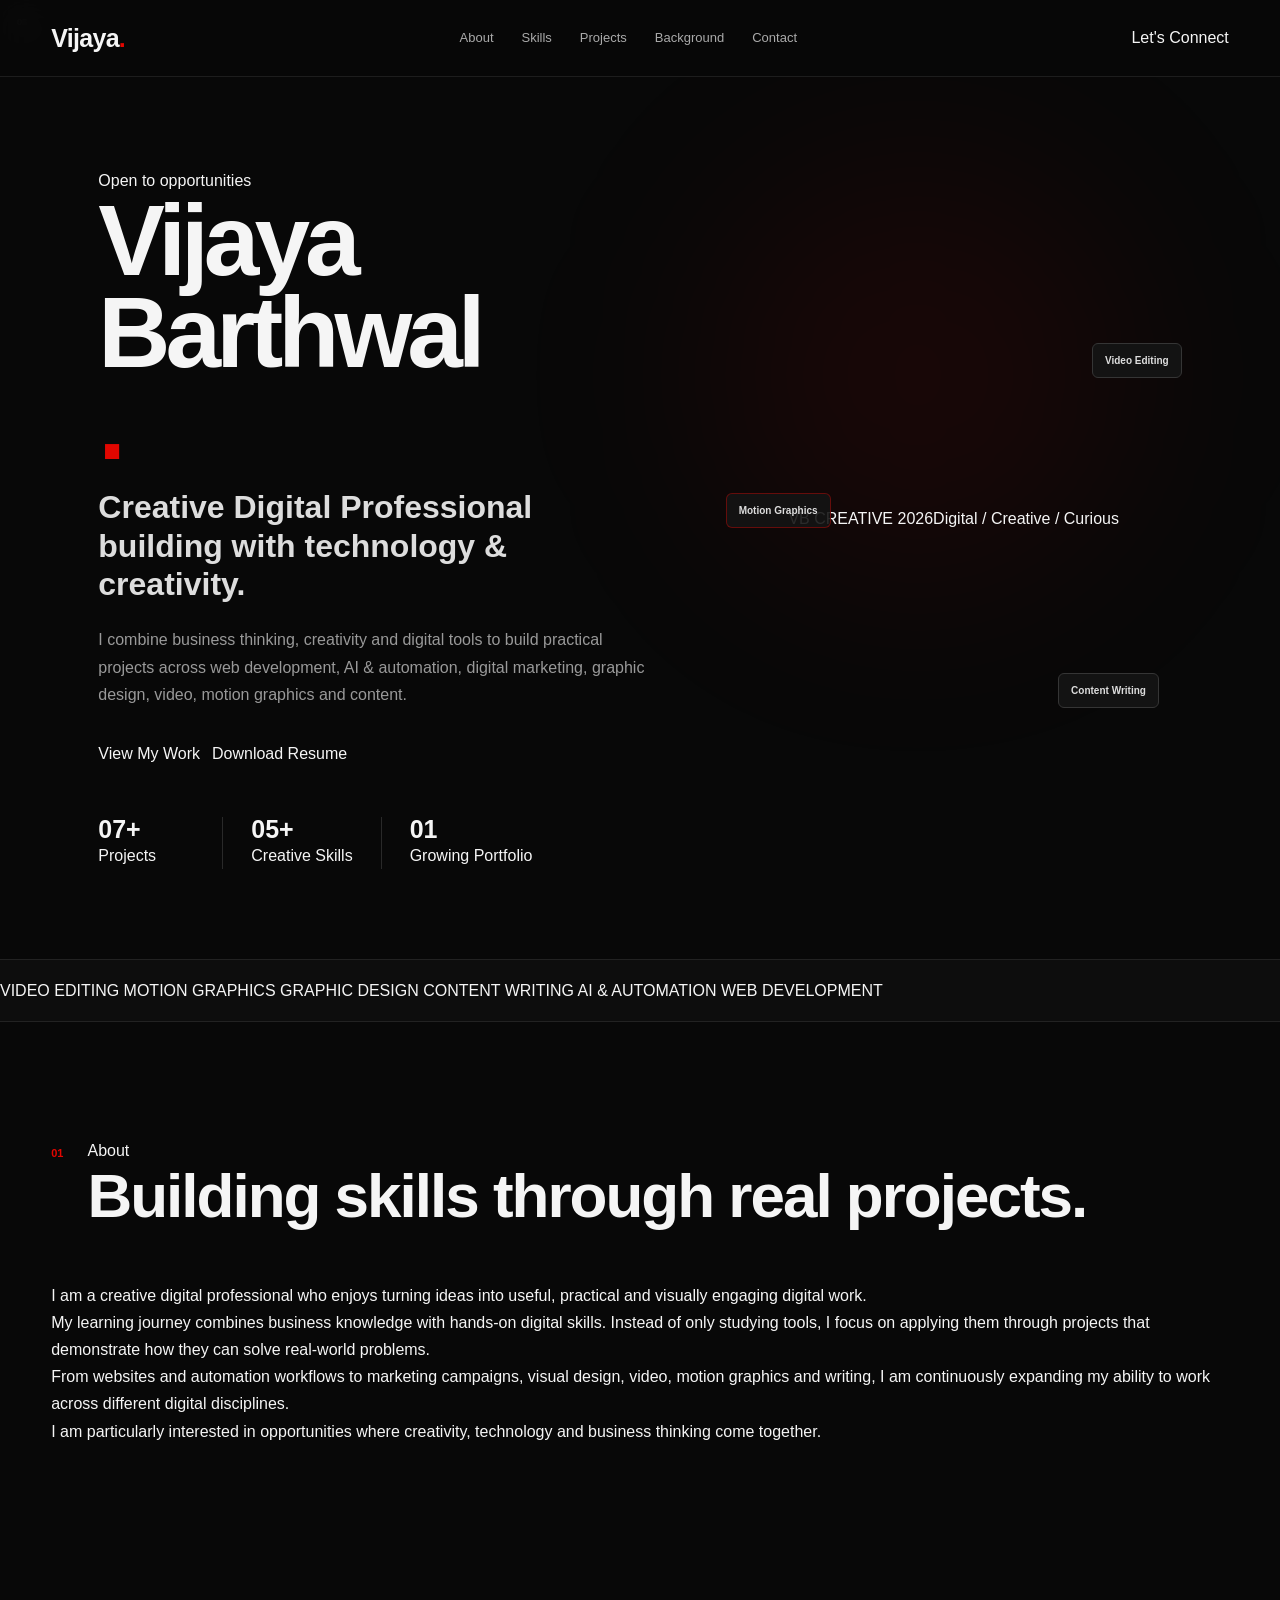
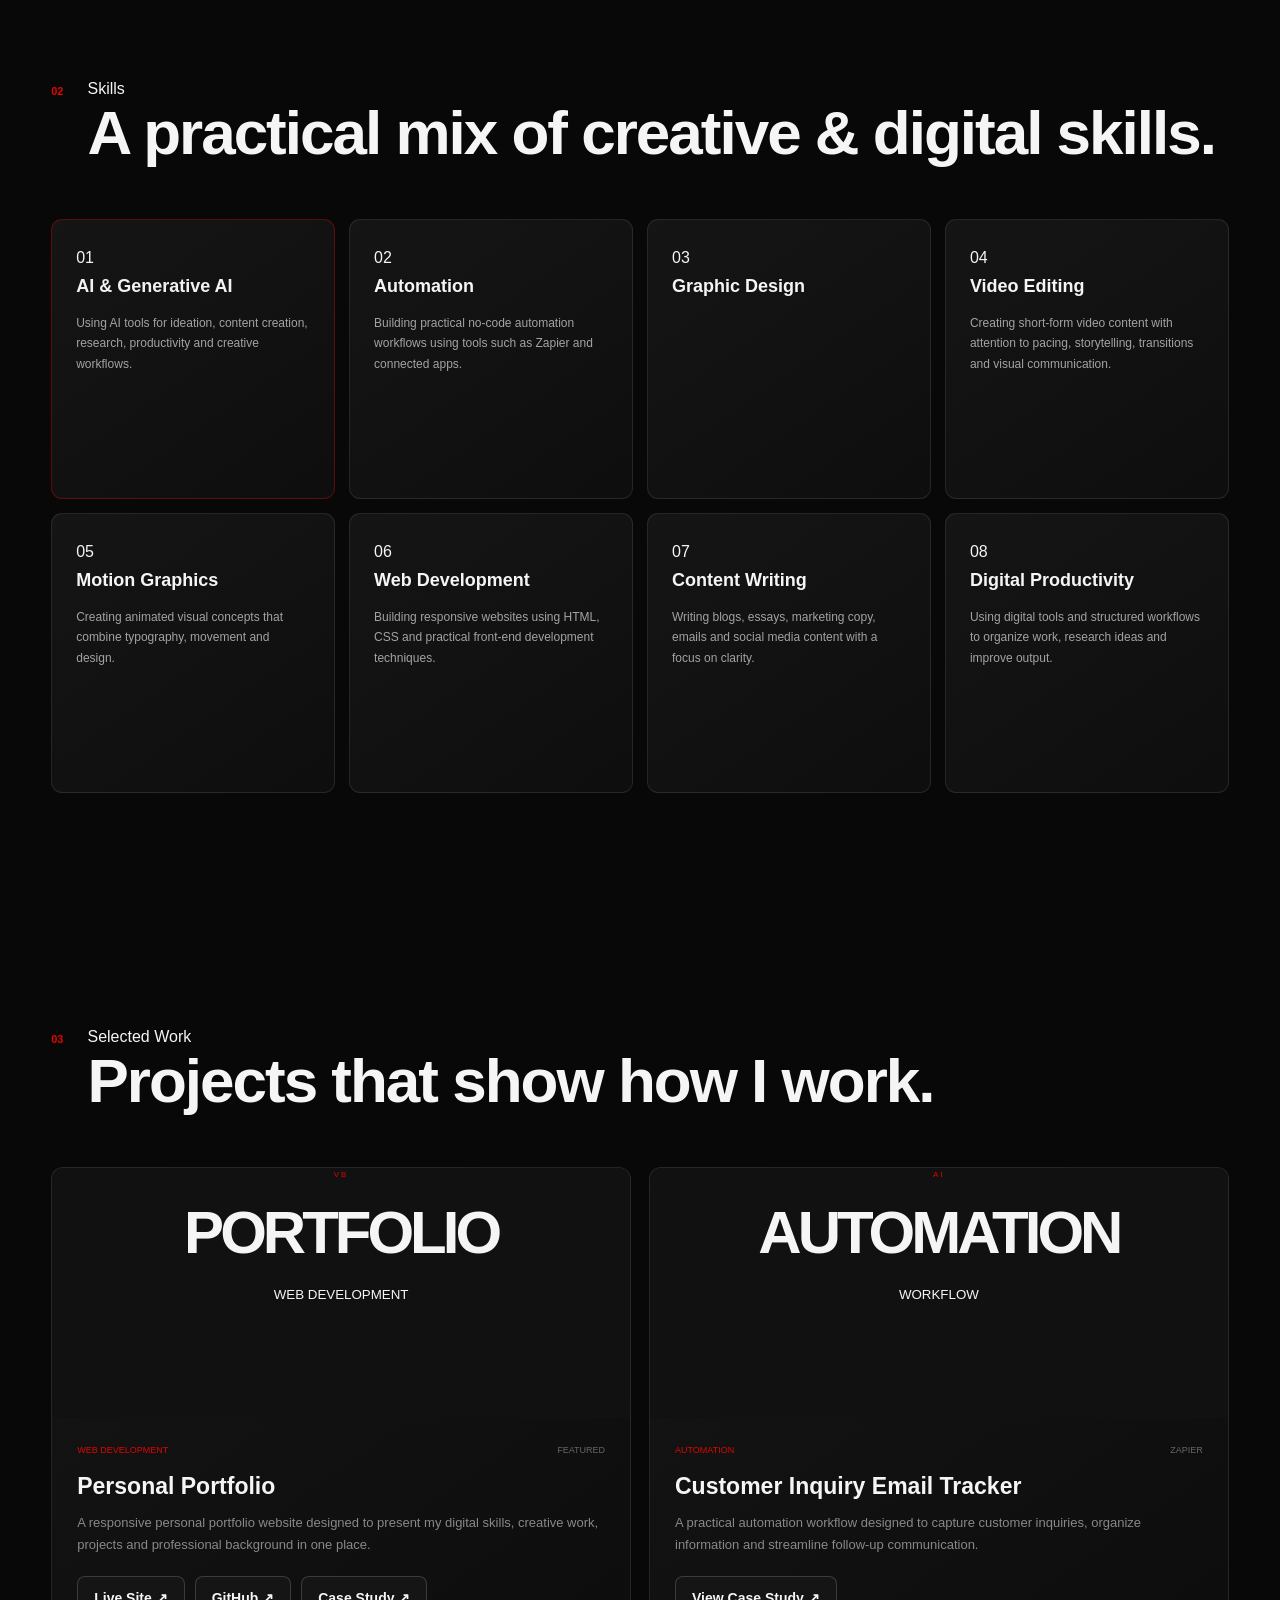
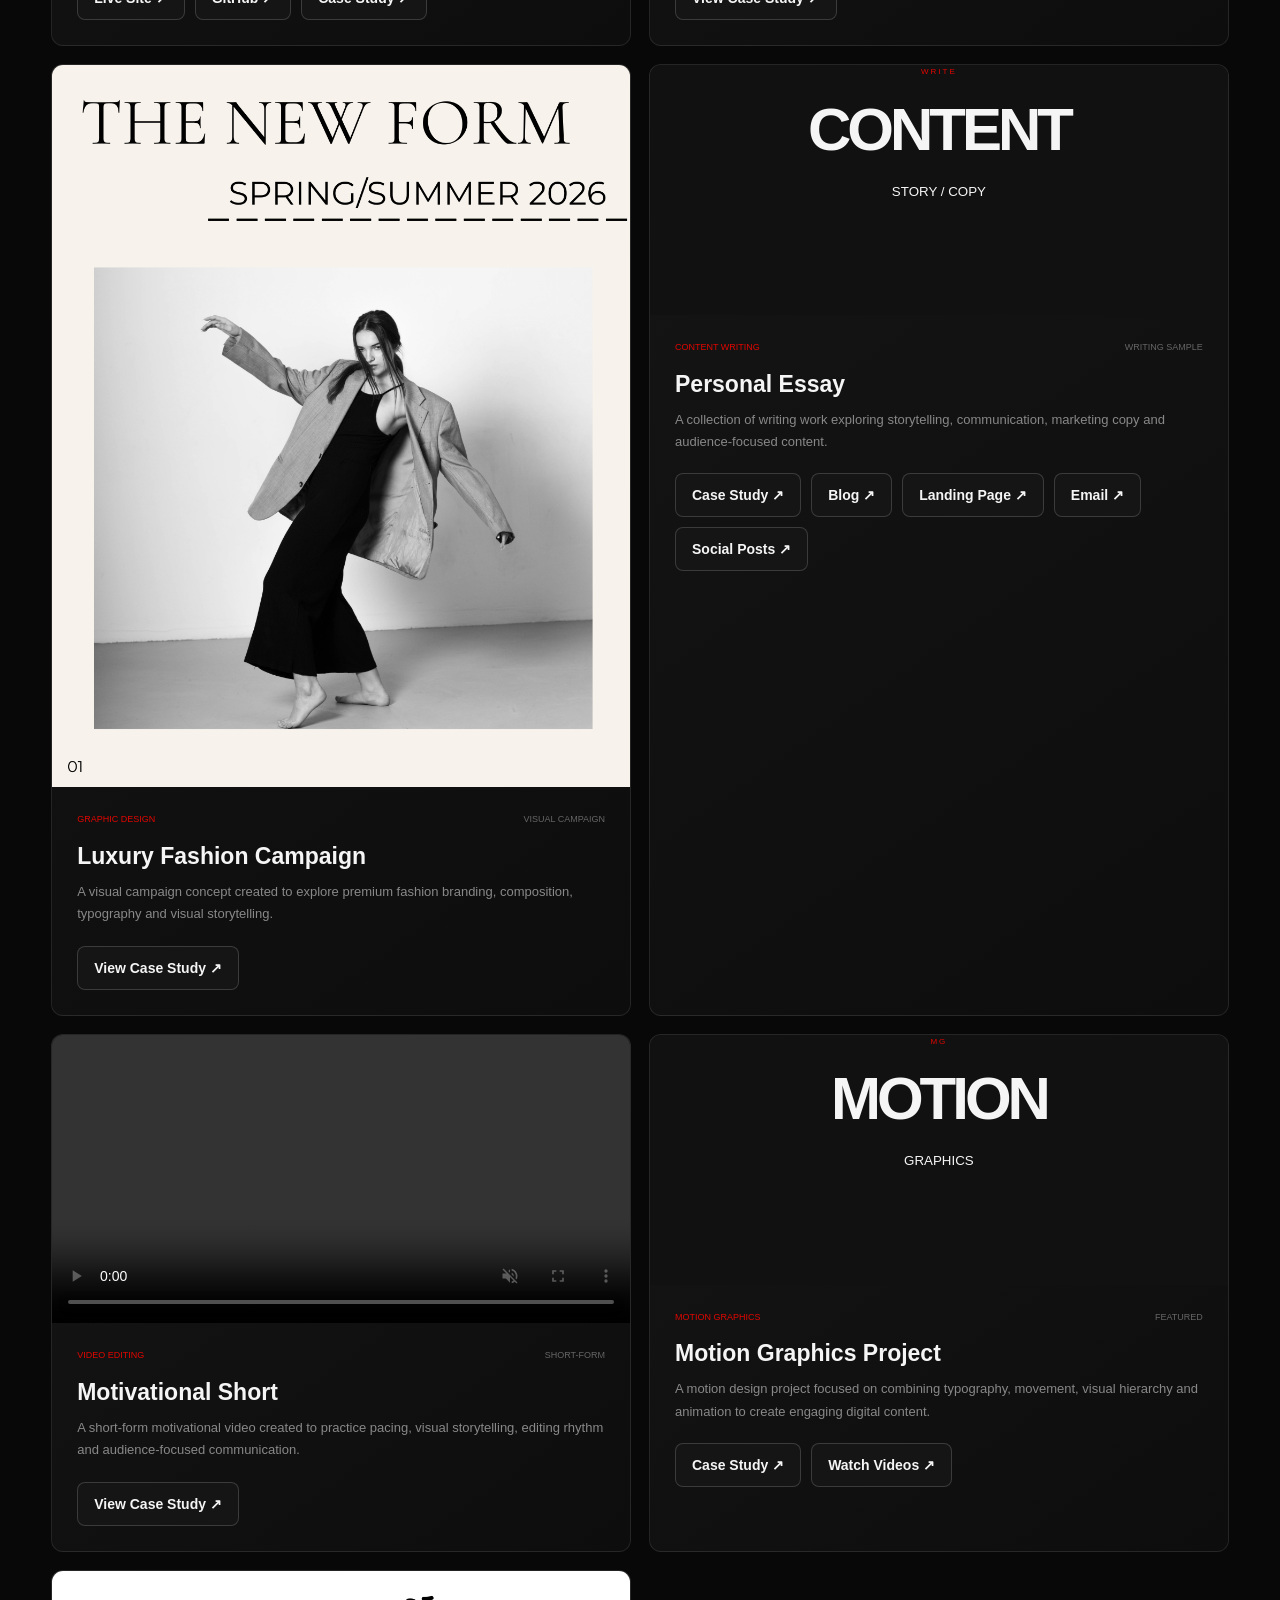
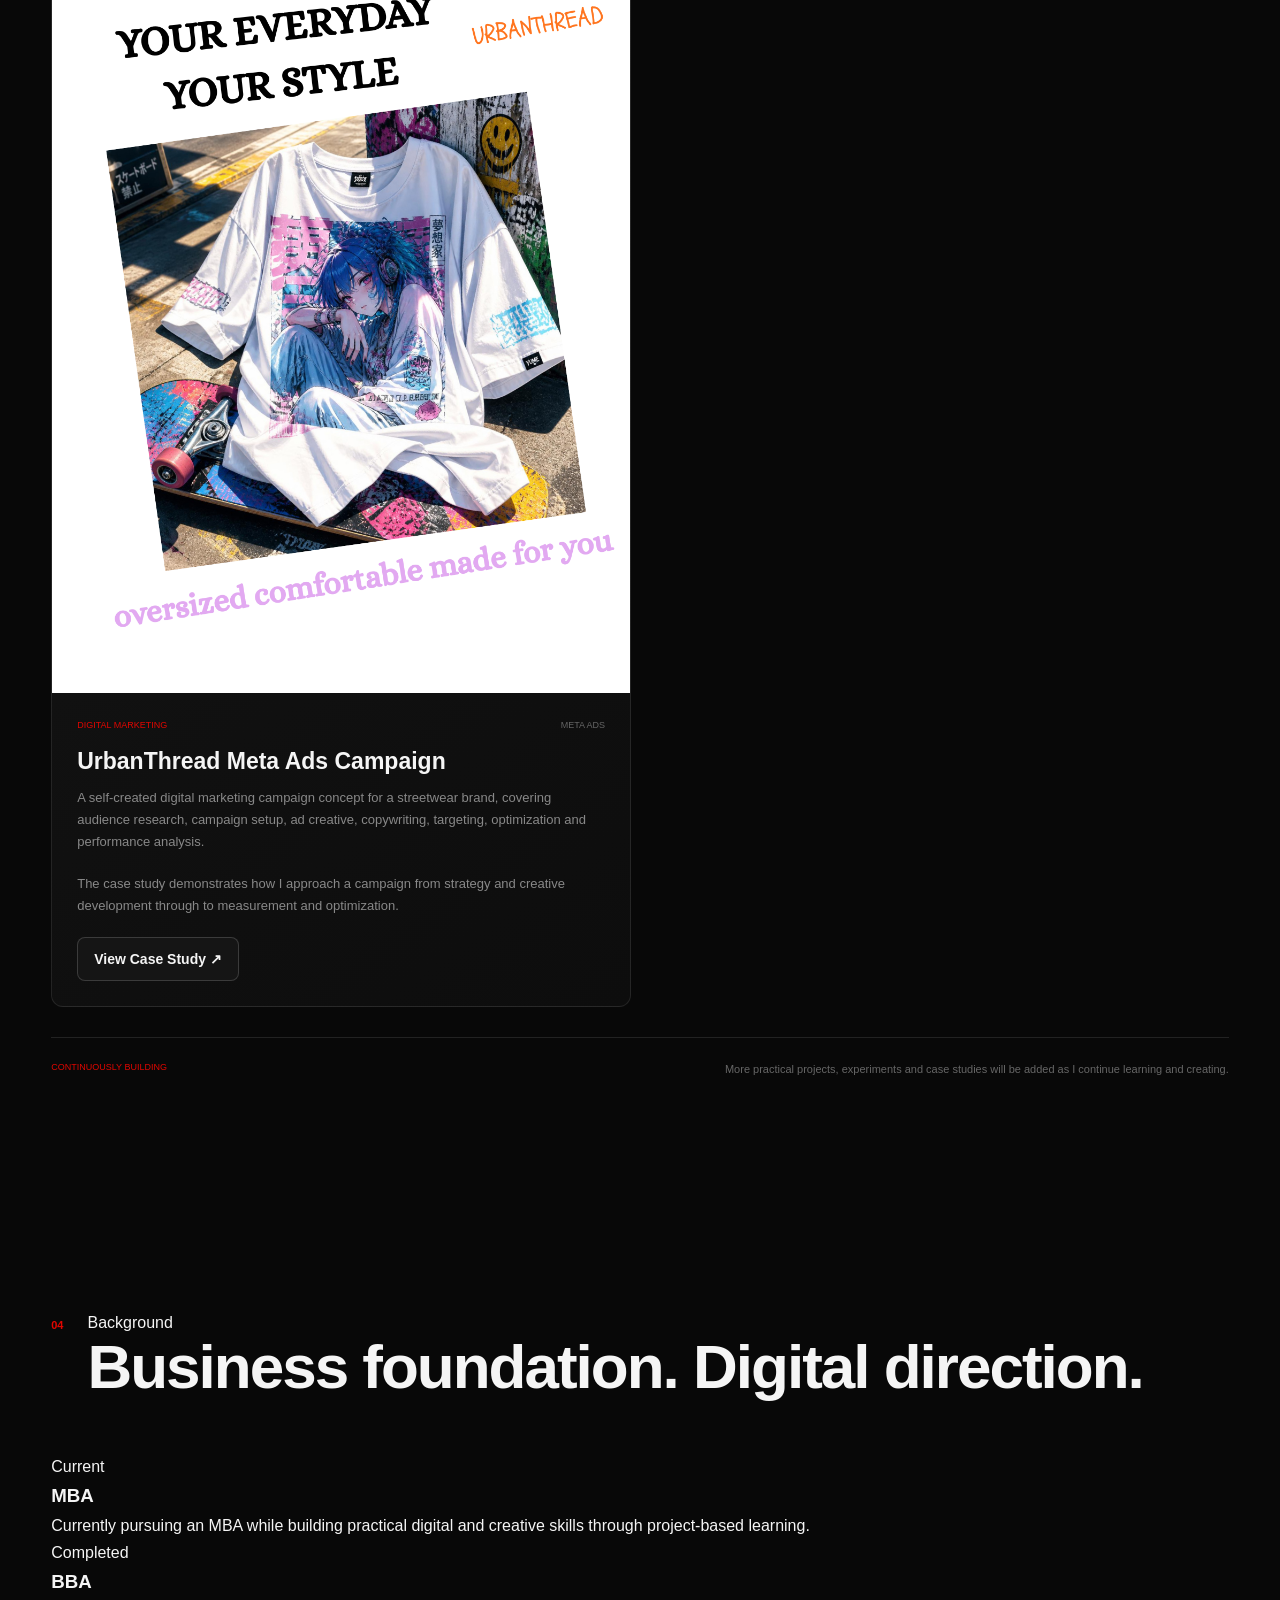
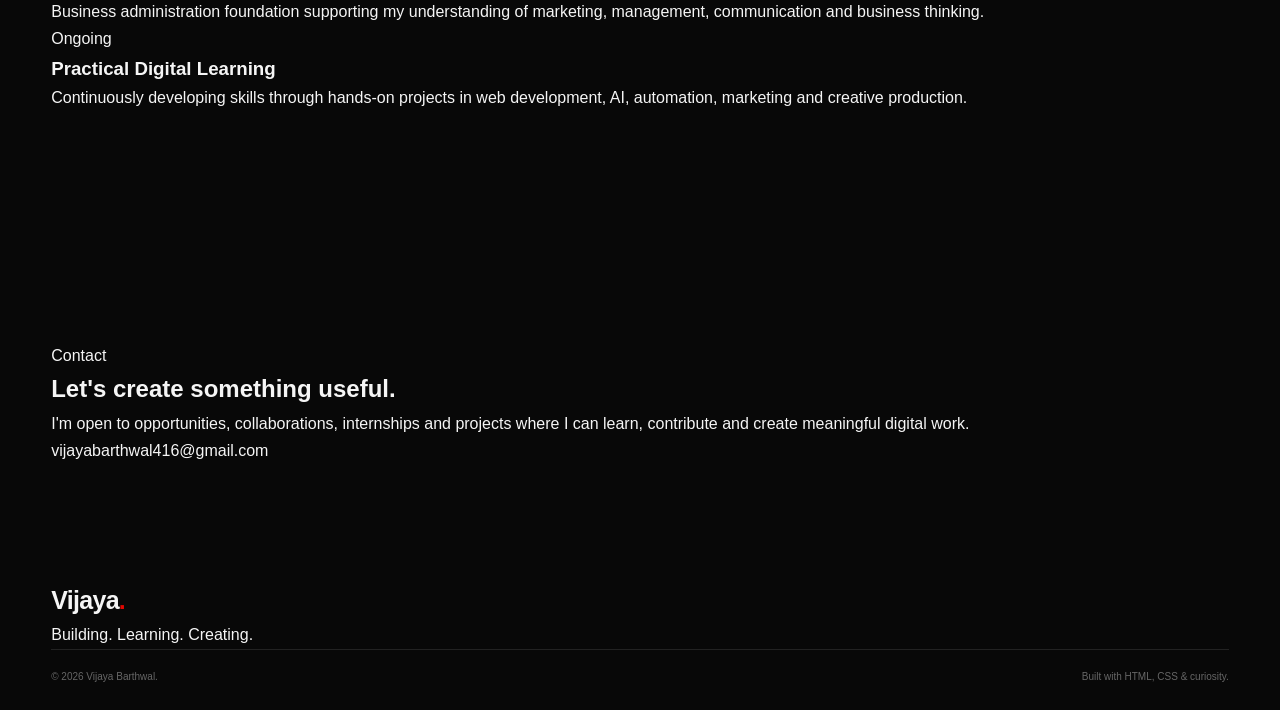
==== commit 182e4081: "Update index.html" ====
--- a/index.html
+++ b/index.html
@@ -817,9 +817,34 @@
 
                 <div class="project-meta">
                     <span>Motion Graphics</span>
-                    <span>Featured</span>
-                            </article>
-
+                   <span>Featured</span>       
+</div>
+
+<h3>
+    Motion Graphics Project
+</h3>
+
+<p>
+    A motion design project focused on combining
+    typography, movement, visual hierarchy and
+    animation to create engaging digital content.
+</p>
+
+<div class="project-links">
+
+    <a href="Motion Graphic Case Study/motion-graphics-case-study.html">
+        Case Study ↗
+    </a>
+
+    <a href="Motion Graphic Case Study/motion-graphics-case-study.html#videos">
+        Watch Videos ↗
+    </a>
+
+</div>
+
+</div>
+
+        </article>
 
         <!-- =========================
              PROJECT 07 — URBANTHREAD
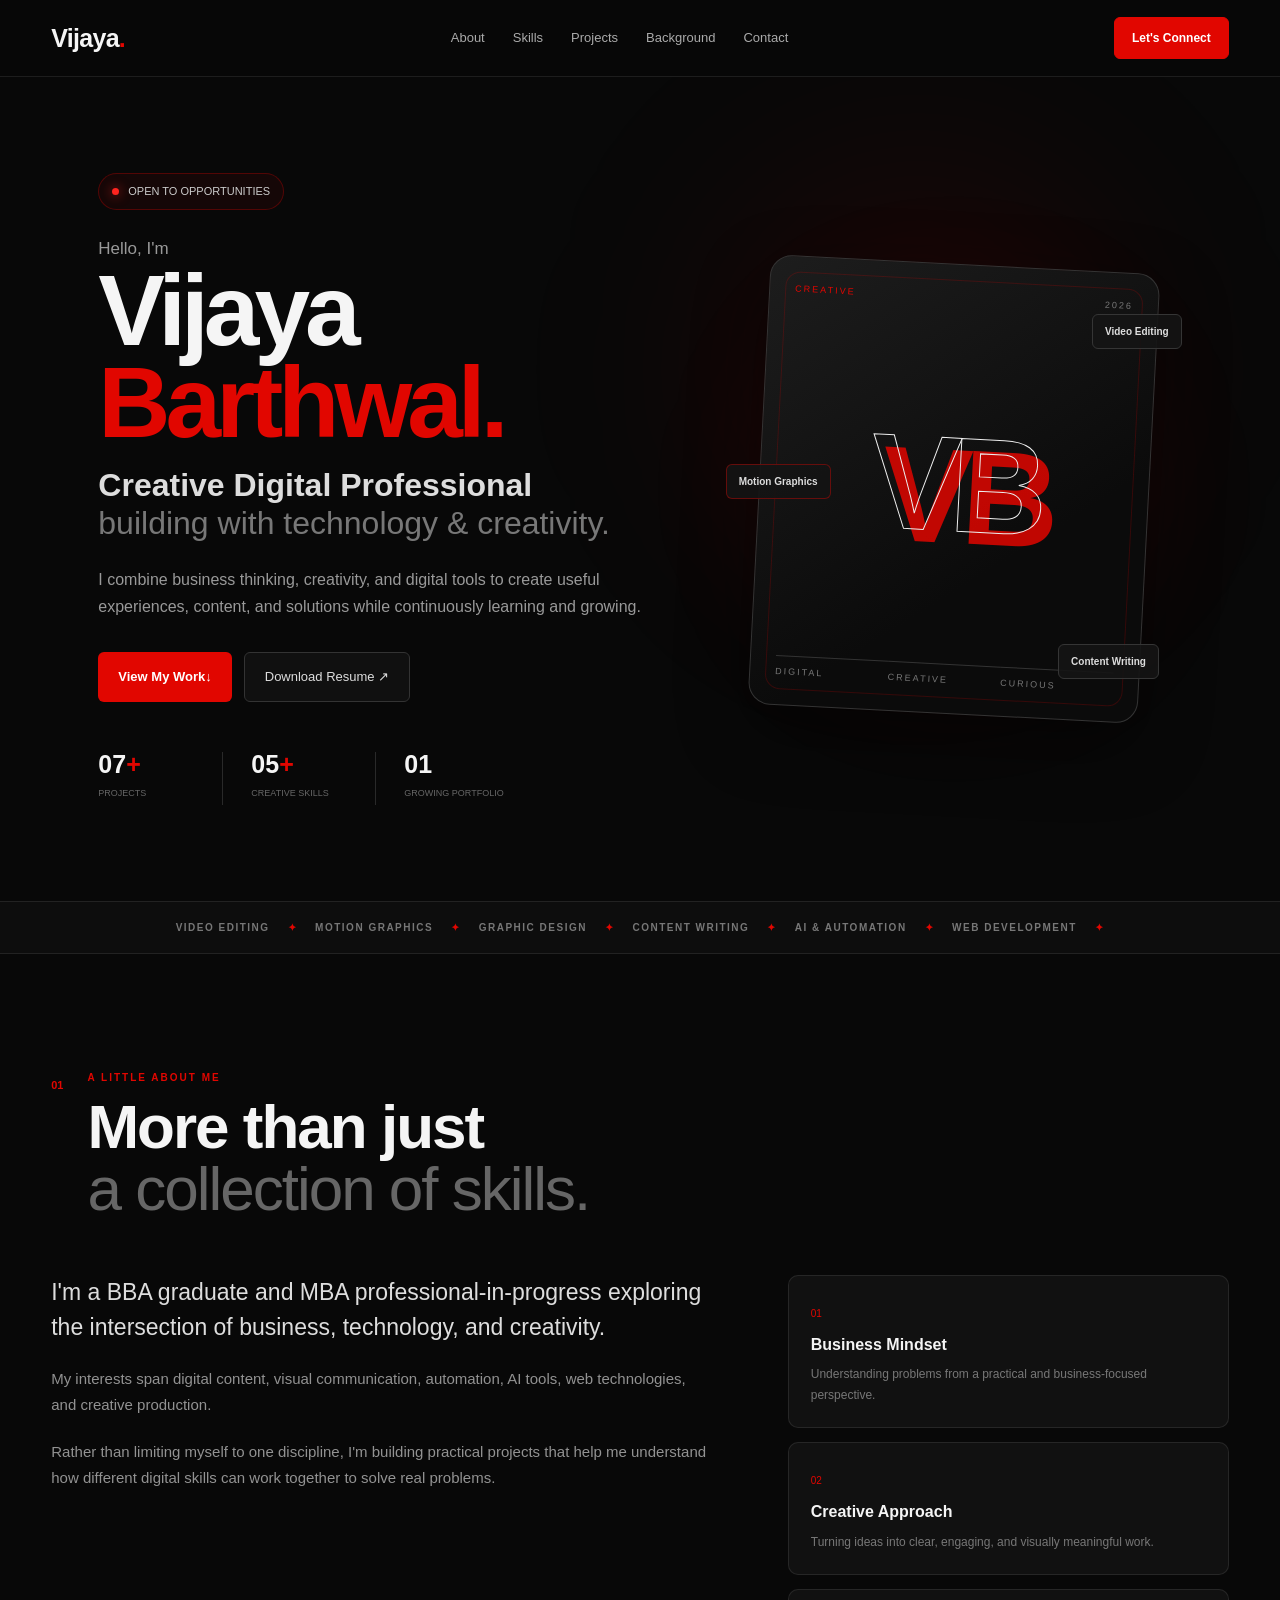
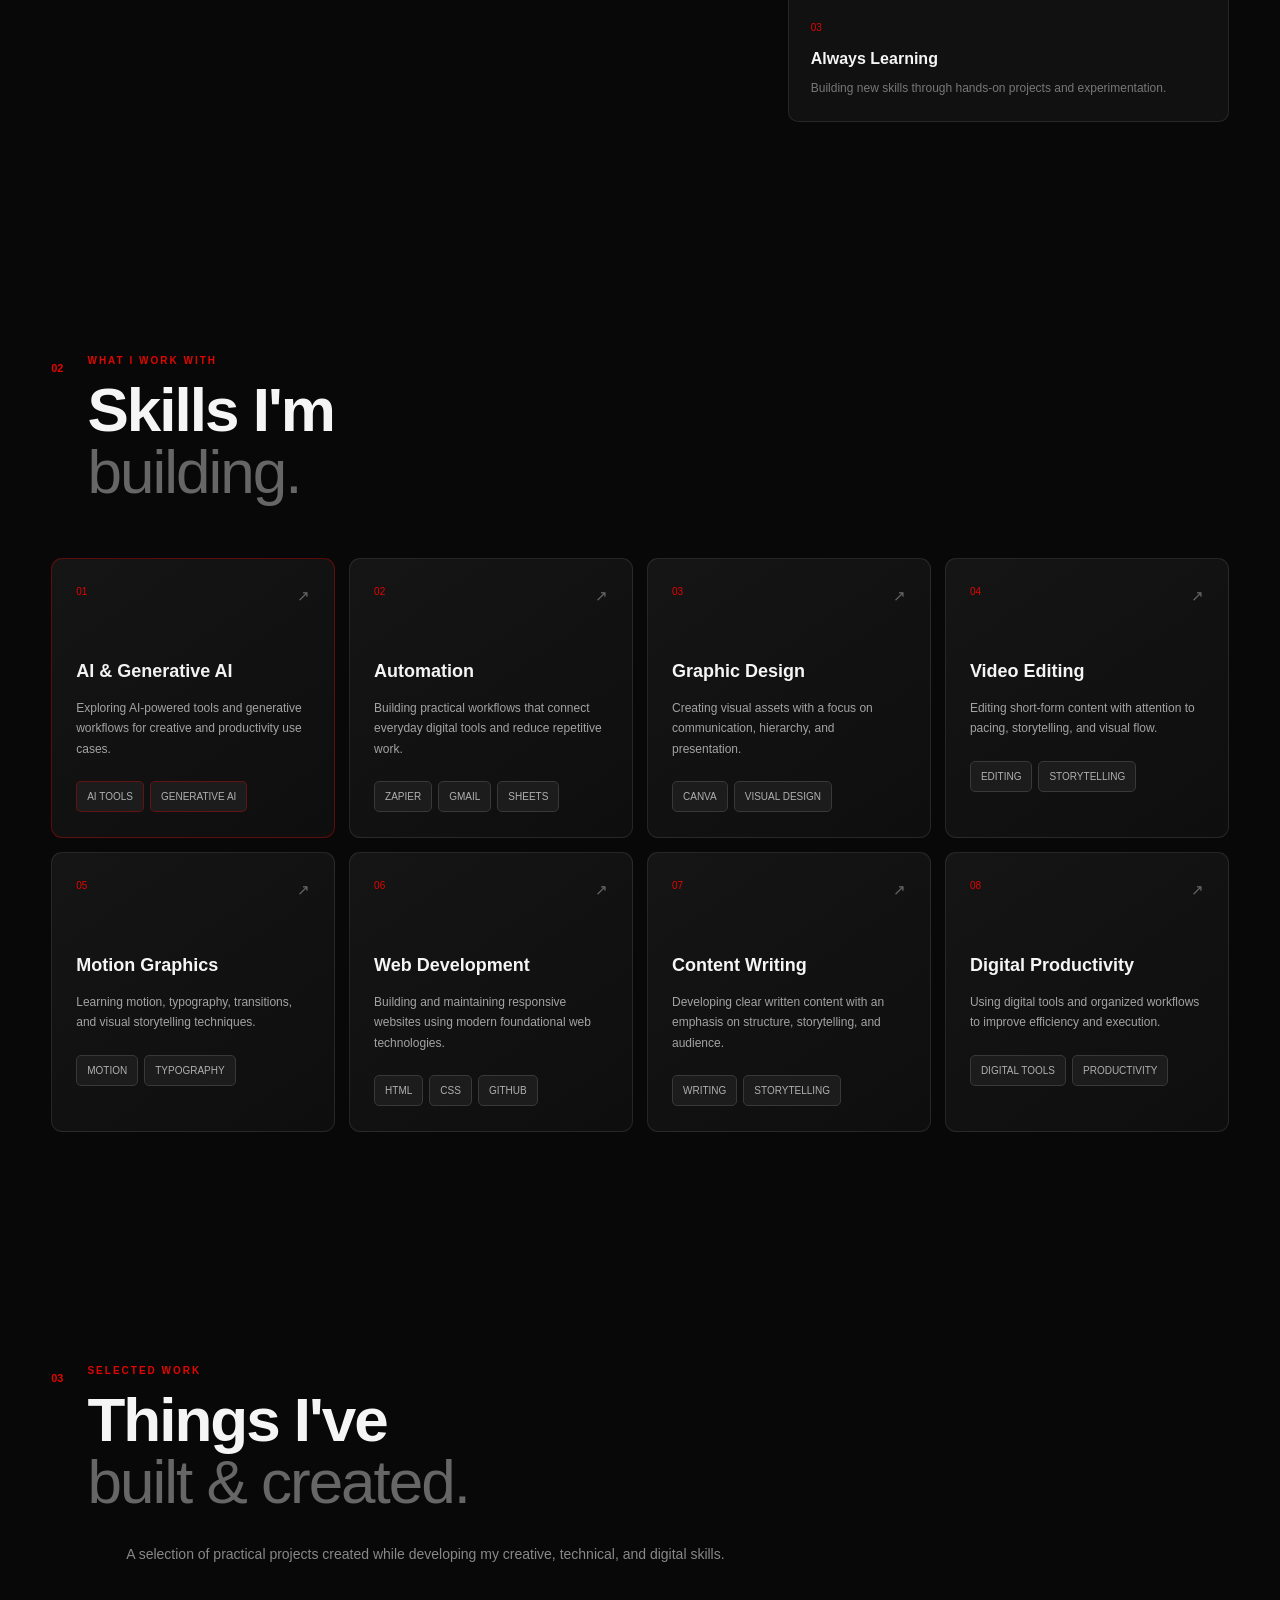
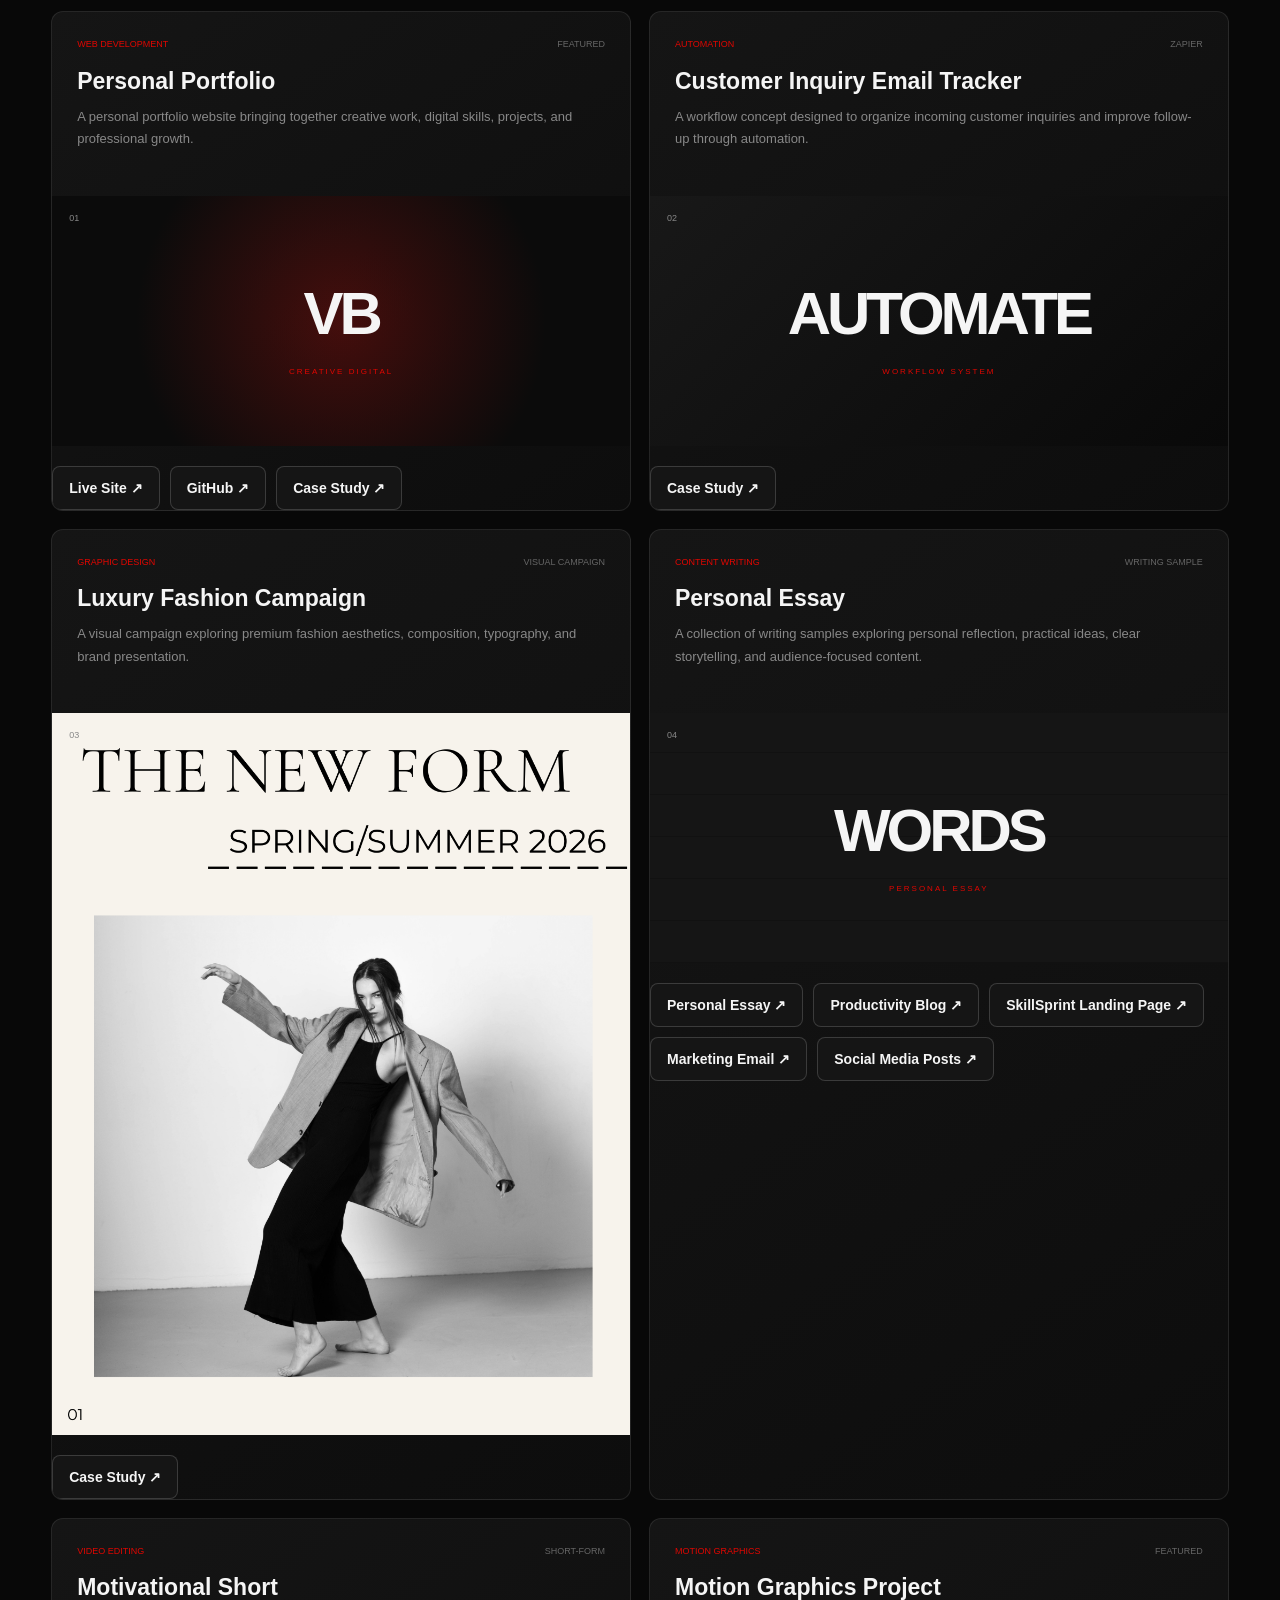
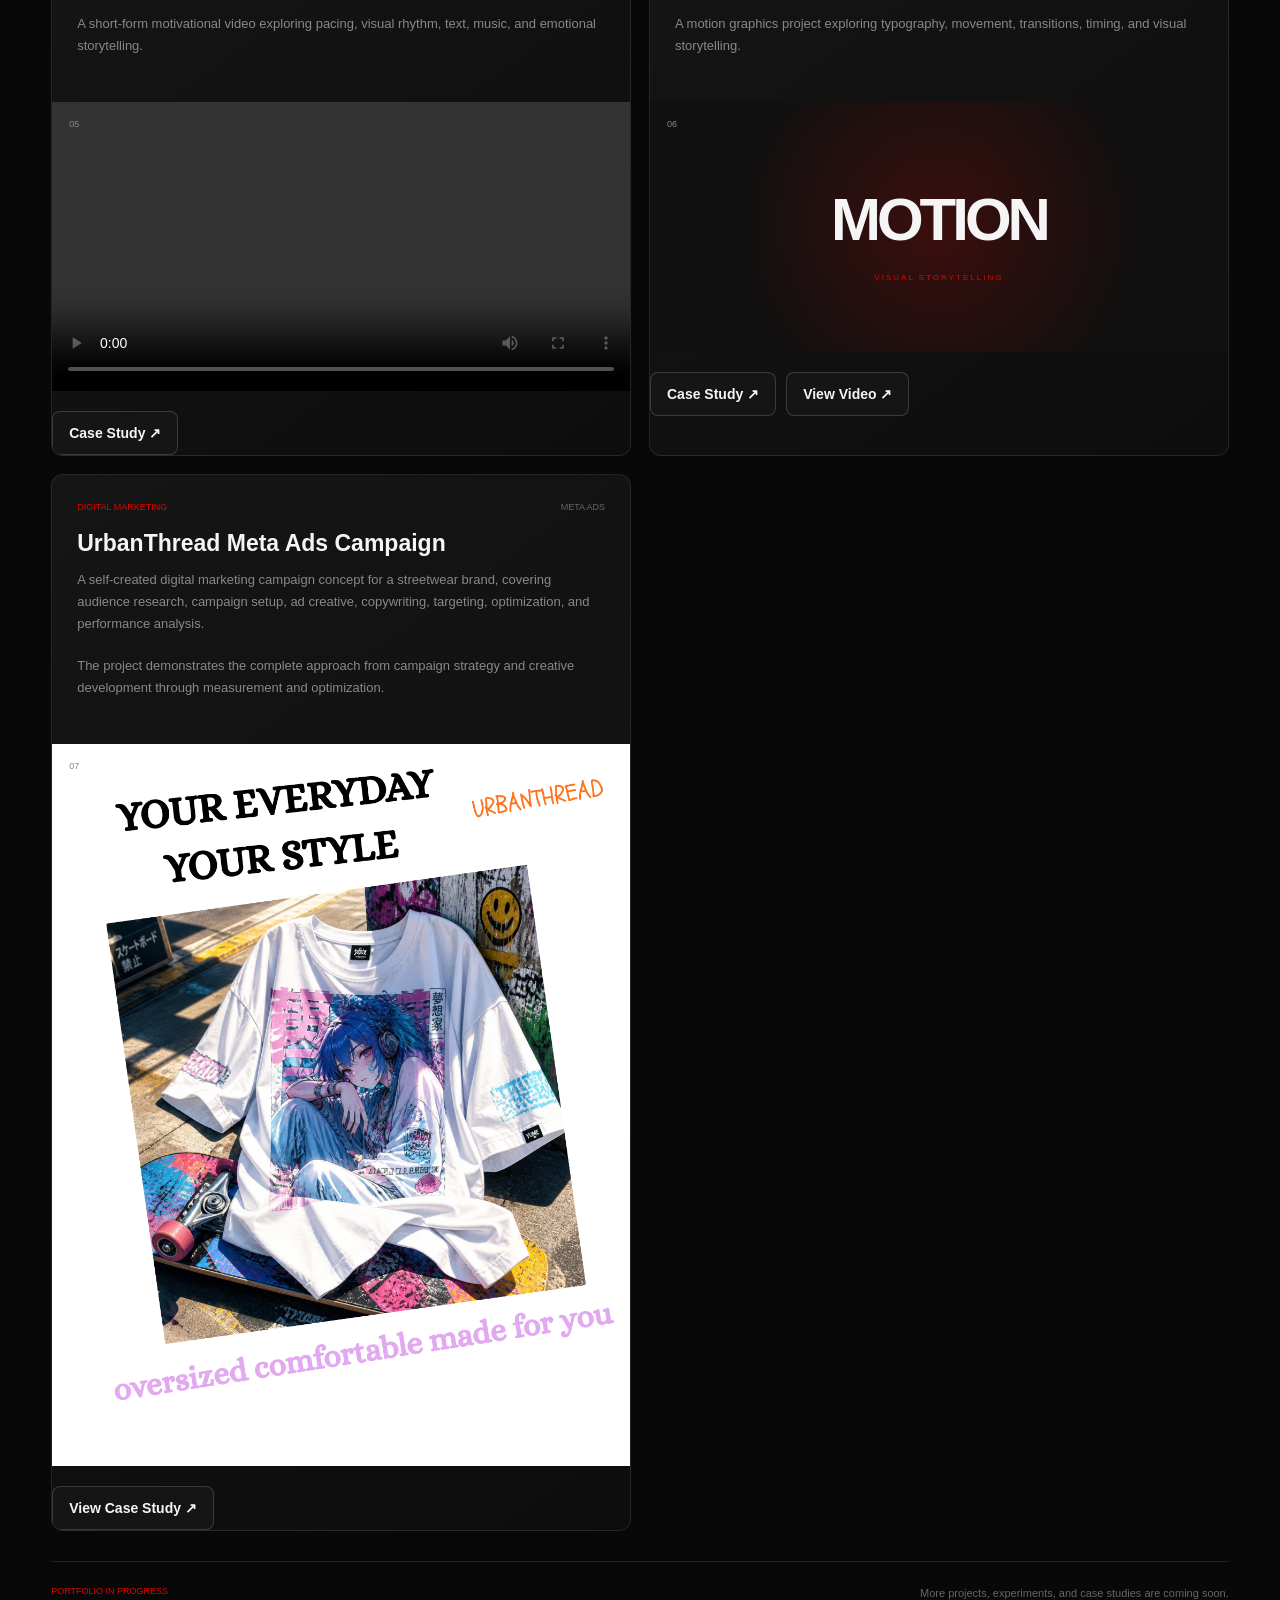
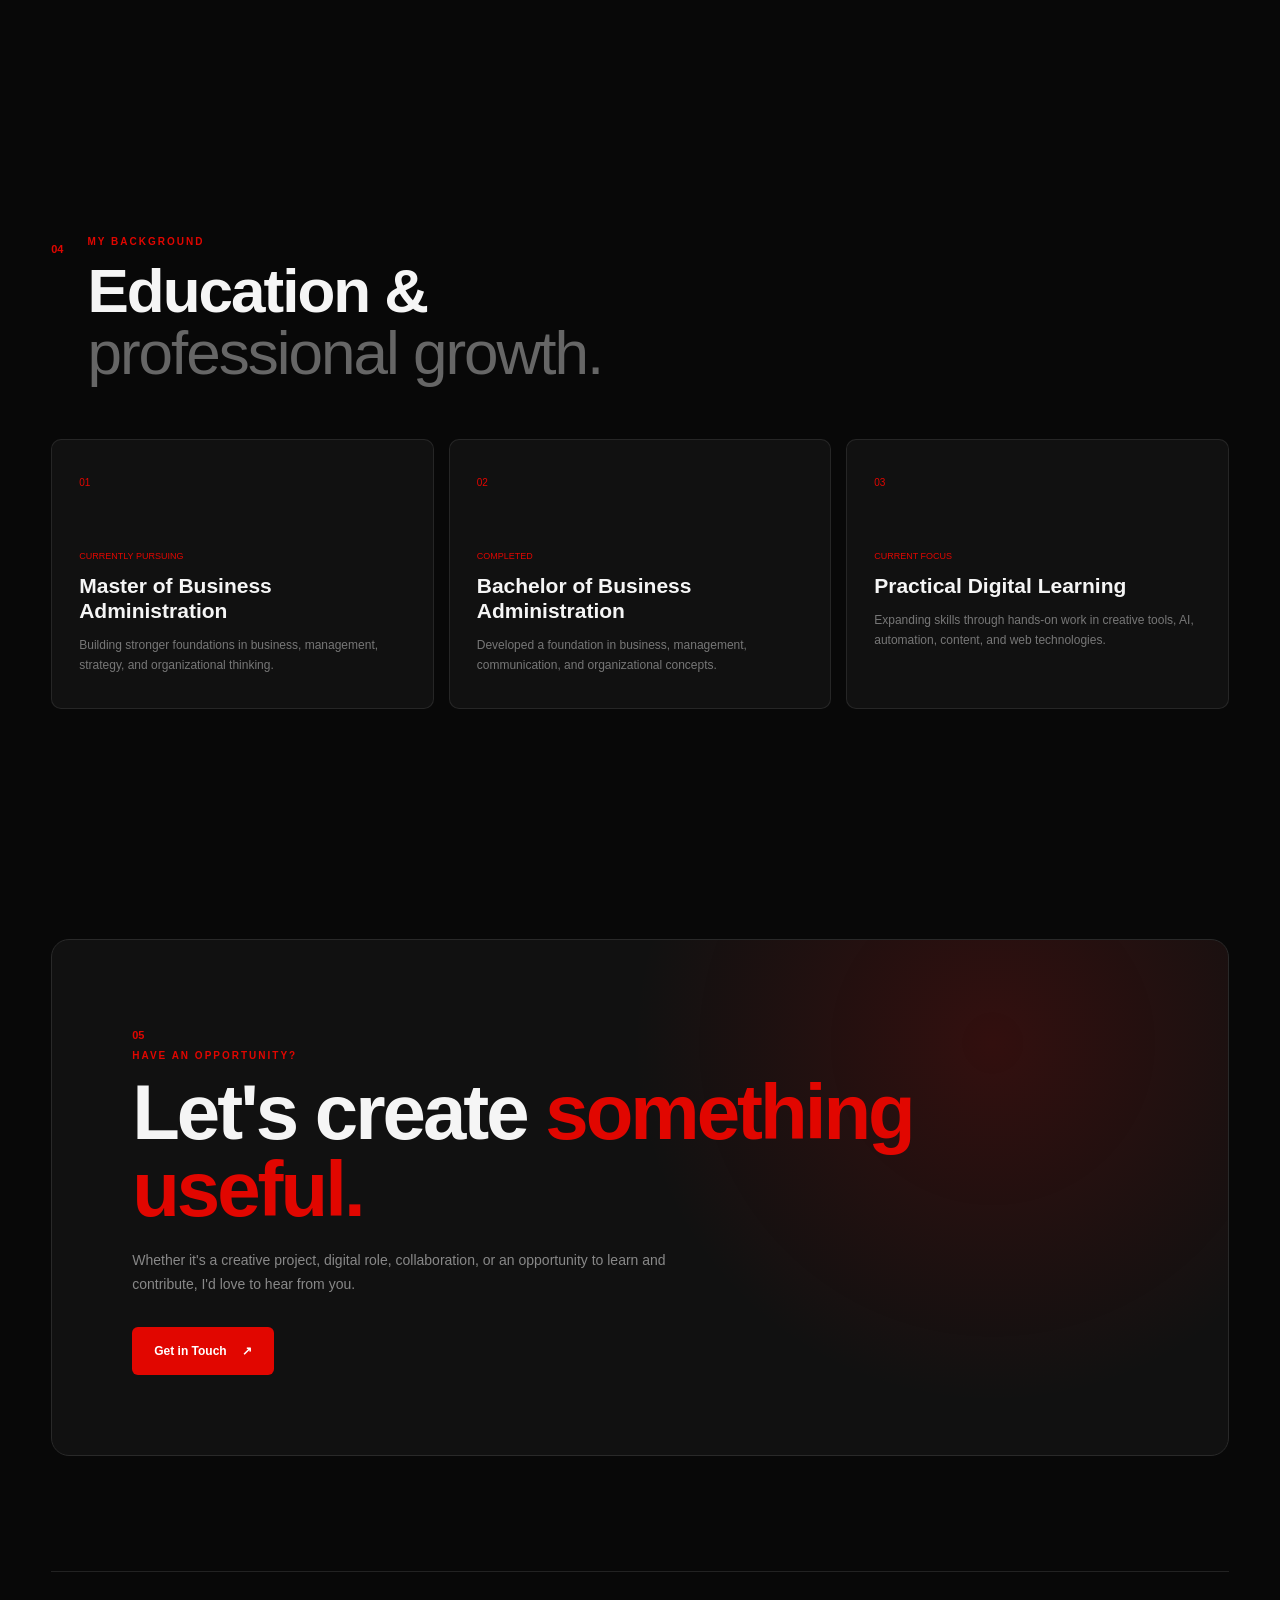
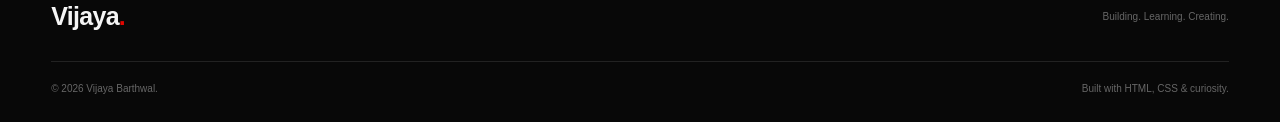
==== commit 4d74a791: "Update index.html" ====
--- a/index.html
+++ b/index.html
@@ -3,14 +3,14 @@
 <head>
     <meta charset="UTF-8">
 
-    <meta name="viewport" content="width=device-width, initial-scale=1.0">
-
-    <meta
-        name="description"
-        content="Vijaya Barthwal — Creative Digital Professional building projects across web development, digital marketing, AI, automation, graphic design, video editing, motion graphics and content writing."
-    >
-
-    <meta name="author" content="Vijaya Barthwal">
+    <meta name="viewport"
+          content="width=device-width, initial-scale=1.0">
+
+    <meta name="description"
+          content="Vijaya Barthwal — Creative Digital Professional working across video editing, motion graphics, graphic design, content writing, AI, automation, and web technologies.">
+
+    <meta name="author"
+          content="Vijaya Barthwal">
 
     <title>Vijaya Barthwal | Creative Digital Professional</title>
 
@@ -20,11 +20,9 @@
 <body>
 
     <!-- =========================
-         HEADER / NAVIGATION
+         HEADER
     ========================== -->
-
     <header class="site-header">
-
         <nav class="navbar">
 
             <a href="#home" class="logo">
@@ -35,61 +33,64 @@
                 <a href="#about">About</a>
                 <a href="#skills">Skills</a>
                 <a href="#projects">Projects</a>
-                <a href="#background">Background</a>
+                <a href="#education">Background</a>
                 <a href="#contact">Contact</a>
             </div>
 
-            <a href="#contact" class="nav-cta">
+            <a href="#contact" class="nav-button">
                 Let's Connect
             </a>
 
         </nav>
-
     </header>
 
 
     <main>
 
         <!-- =========================
-             HERO SECTION
+             HERO
         ========================== -->
-
         <section class="hero" id="home">
 
             <div class="hero-content">
 
-                <span class="hero-eyebrow">
+                <div class="hero-label">
+                    <span class="status-dot"></span>
                     Open to opportunities
-                </span>
+                </div>
+
+                <p class="hero-intro">
+                    Hello, I'm
+                </p>
 
                 <h1>
-                    Vijaya Barthwal<span>.</span>
+                    Vijaya <span>Barthwal.</span>
                 </h1>
 
                 <h2>
-                    Creative Digital Professional building with
-                    technology & creativity.
+                    Creative Digital Professional
+                    <span>building with technology &amp; creativity.</span>
                 </h2>
 
                 <p class="hero-description">
-                    I combine business thinking, creativity and digital
-                    tools to build practical projects across web
-                    development, AI & automation, digital marketing,
-                    graphic design, video, motion graphics and content.
+                    I combine business thinking, creativity, and digital
+                    tools to create useful experiences, content, and
+                    solutions while continuously learning and growing.
                 </p>
 
                 <div class="hero-buttons">
 
-                    <a href="#projects" class="btn btn-primary">
+                    <a href="#projects" class="primary-button">
                         View My Work
+                        <span>↓</span>
                     </a>
 
-                    <a
-                        href="Vijaya_Barthwal_Resume-1.pdf"
-                        class="btn btn-secondary"
-                        download
-                    >
+                    <a href="Vijaya_Barthwal_Resume-1.pdf"
+                       class="secondary-button"
+                       target="_blank"
+                       rel="noopener">
                         Download Resume
+                        <span>↗</span>
                     </a>
 
                 </div>
@@ -97,60 +98,59 @@
                 <div class="hero-stats">
 
                     <div class="stat">
-                        <strong>07+</strong>
-                        <span>Projects</span>
+                        <strong>07<span>+</span></strong>
+                        <small>Projects</small>
                     </div>
 
                     <div class="stat">
-                        <strong>05+</strong>
-                        <span>Creative Skills</span>
+                        <strong>05<span>+</span></strong>
+                        <small>Creative Skills</small>
                     </div>
 
                     <div class="stat">
                         <strong>01</strong>
-                        <span>Growing Portfolio</span>
-                    </div>
-
-                </div>
-
-            </div>
-
-
-            <!-- Hero Visual -->
+                        <small>Growing Portfolio</small>
+                    </div>
+
+                </div>
+
+            </div>
+
 
             <div class="hero-visual">
 
-                <div class="hero-visual-main">
-
-                    <span class="hero-initials">
-                        VB
-                    </span>
-
-                    <span class="hero-visual-title">
-                        CREATIVE
-                    </span>
-
-                    <span class="hero-year">
-                        2026
-                    </span>
-
-                </div>
-
-                <div class="hero-visual-caption">
-                    Digital / Creative / Curious
-                </div>
-
-                <span class="floating-tag tag-one">
+                <div class="visual-glow"></div>
+
+                <div class="hero-card">
+
+                    <div class="hero-card-top">
+                        <span>CREATIVE</span>
+                        <span>2026</span>
+                    </div>
+
+                    <div class="hero-card-center">
+                        <span>VB</span>
+                    </div>
+
+                    <div class="hero-card-bottom">
+                        <span>Digital</span>
+                        <span>Creative</span>
+                        <span>Curious</span>
+                    </div>
+
+                </div>
+
+                <div class="floating-tag tag-one">
                     Video Editing
-                </span>
-
-                <span class="floating-tag tag-two">
+                </div>
+
+                <div class="floating-tag tag-two">
                     Motion Graphics
-                </span>
-
-                <span class="floating-tag tag-three">
+                </div>
+
+                <div class="floating-tag tag-three">
                     Content Writing
-                </span>
+                </div>
 
             </div>
 
@@ -160,17 +160,121 @@
         <!-- =========================
              SKILL STRIP
         ========================== -->
-
-        <section class="skill-strip">
-
-            <div class="skill-strip-inner">
+        <div class="skill-strip">
+
+            <div class="skill-strip-track">
 
                 <span>VIDEO EDITING</span>
+                <b>✦</b>
+
                 <span>MOTION GRAPHICS</span>
+                <b>✦</b>
+
                 <span>GRAPHIC DESIGN</span>
+                <b>✦</b>
+
                 <span>CONTENT WRITING</span>
-                <span>AI & AUTOMATION</span>
+                <b>✦</b>
+
+                <span>AI &amp; AUTOMATION</span>
+                <b>✦</b>
+
                 <span>WEB DEVELOPMENT</span>
+                <b>✦</b>
+
+            </div>
+
+        </div>
+
+
+        <!-- =========================
+             ABOUT
+        ========================== -->
+        <section class="about-section section" id="about">
+
+            <div class="section-heading">
+
+                <span class="section-number">01</span>
+
+                <div>
+                    <p class="eyebrow">A little about me</p>
+
+                    <h2>
+                        More than just
+                        <span>a collection of skills.</span>
+                    </h2>
+                </div>
+
+            </div>
+
+
+            <div class="about-grid">
+
+                <div class="about-main">
+
+                    <p class="about-lead">
+                        I'm a BBA graduate and MBA professional-in-progress
+                        exploring the intersection of business, technology,
+                        and creativity.
+                    </p>
+
+                    <p>
+                        My interests span digital content, visual
+                        communication, automation, AI tools, web
+                        technologies, and creative production.
+                    </p>
+
+                    <p>
+                        Rather than limiting myself to one discipline,
+                        I'm building practical projects that help me
+                        understand how different digital skills can work
+                        together to solve real problems.
+                    </p>
+
+                </div>
+
+
+                <div class="about-side">
+
+                    <div class="about-highlight">
+                        <span>01</span>
+
+                        <div>
+                            <h3>Business Mindset</h3>
+                            <p>
+                                Understanding problems from a practical
+                                and business-focused perspective.
+                            </p>
+                        </div>
+                    </div>
+
+
+                    <div class="about-highlight">
+                        <span>02</span>
+
+                        <div>
+                            <h3>Creative Approach</h3>
+                            <p>
+                                Turning ideas into clear, engaging,
+                                and visually meaningful work.
+                            </p>
+                        </div>
+                    </div>
+
+
+                    <div class="about-highlight">
+                        <span>03</span>
+
+                        <div>
+                            <h3>Always Learning</h3>
+                            <p>
+                                Building new skills through hands-on
+                                projects and experimentation.
+                            </p>
+                        </div>
+                    </div>
+
+                </div>
 
             </div>
 
@@ -178,68 +282,188 @@
 
 
         <!-- =========================
-             ABOUT SECTION
+             SKILLS
         ========================== -->
-
-        <section class="section about-section" id="about">
+        <section class="skills-section section" id="skills">
 
             <div class="section-heading">
 
-                <span class="section-number">
-                    01
-                </span>
+                <span class="section-number">02</span>
 
                 <div>
-                    <span class="section-label">
-                        About
-                    </span>
+                    <p class="eyebrow">What I work with</p>
 
                     <h2>
-                        Building skills through
-                        real projects.
+                        Skills I'm
+                        <span>building.</span>
                     </h2>
                 </div>
 
             </div>
 
 
-            <div class="about-content">
-
-                <div class="about-intro">
-
-                    <p class="large-text">
-                        I am a creative digital professional who enjoys
-                        turning ideas into useful, practical and visually
-                        engaging digital work.
+            <div class="skills-grid">
+
+                <article class="skill-card">
+                    <div class="skill-card-top">
+                        <span>01</span>
+                        <span class="skill-arrow">↗</span>
+                    </div>
+
+                    <h3>AI &amp; Generative AI</h3>
+
+                    <p>
+                        Exploring AI-powered tools and generative
+                        workflows for creative and productivity use cases.
                     </p>
 
-                </div>
-
-                <div class="about-text">
+                    <div class="skill-tags">
+                        <span>AI Tools</span>
+                        <span>Generative AI</span>
+                    </div>
+                </article>
+
+
+                <article class="skill-card">
+                    <div class="skill-card-top">
+                        <span>02</span>
+                        <span class="skill-arrow">↗</span>
+                    </div>
+
+                    <h3>Automation</h3>
 
                     <p>
-                        My learning journey combines business knowledge
-                        with hands-on digital skills. Instead of only
-                        studying tools, I focus on applying them through
-                        projects that demonstrate how they can solve
-                        real-world problems.
+                        Building practical workflows that connect
+                        everyday digital tools and reduce repetitive work.
                     </p>
 
+                    <div class="skill-tags">
+                        <span>Zapier</span>
+                        <span>Gmail</span>
+                        <span>Sheets</span>
+                    </div>
+                </article>
+
+
+                <article class="skill-card">
+                    <div class="skill-card-top">
+                        <span>03</span>
+                        <span class="skill-arrow">↗</span>
+                    </div>
+
+                    <h3>Graphic Design</h3>
+
                     <p>
-                        From websites and automation workflows to
-                        marketing campaigns, visual design, video,
-                        motion graphics and writing, I am continuously
-                        expanding my ability to work across different
-                        digital disciplines.
+                        Creating visual assets with a focus on
+                        communication, hierarchy, and presentation.
                     </p>
 
+                    <div class="skill-tags">
+                        <span>Canva</span>
+                        <span>Visual Design</span>
+                    </div>
+                </article>
+
+
+                <article class="skill-card">
+                    <div class="skill-card-top">
+                        <span>04</span>
+                        <span class="skill-arrow">↗</span>
+                    </div>
+
+                    <h3>Video Editing</h3>
+
                     <p>
-                        I am particularly interested in opportunities
-                        where creativity, technology and business
-                        thinking come together.
+                        Editing short-form content with attention to
+                        pacing, storytelling, and visual flow.
                     </p>
 
-                </div>
+                    <div class="skill-tags">
+                        <span>Editing</span>
+                        <span>Storytelling</span>
+                    </div>
+                </article>
+
+
+                <article class="skill-card">
+                    <div class="skill-card-top">
+                        <span>05</span>
+                        <span class="skill-arrow">↗</span>
+                    </div>
+
+                    <h3>Motion Graphics</h3>
+
+                    <p>
+                        Learning motion, typography, transitions,
+                        and visual storytelling techniques.
+                    </p>
+
+                    <div class="skill-tags">
+                        <span>Motion</span>
+                        <span>Typography</span>
+                    </div>
+                </article>
+
+
+                <article class="skill-card">
+                    <div class="skill-card-top">
+                        <span>06</span>
+                        <span class="skill-arrow">↗</span>
+                    </div>
+
+                    <h3>Web Development</h3>
+
+                    <p>
+                        Building and maintaining responsive websites
+                        using modern foundational web technologies.
+                    </p>
+
+                    <div class="skill-tags">
+                        <span>HTML</span>
+                        <span>CSS</span>
+                        <span>GitHub</span>
+                    </div>
+                </article>
+
+
+                <article class="skill-card">
+                    <div class="skill-card-top">
+                        <span>07</span>
+                        <span class="skill-arrow">↗</span>
+                    </div>
+
+                    <h3>Content Writing</h3>
+
+                    <p>
+                        Developing clear written content with an emphasis
+                        on structure, storytelling, and audience.
+                    </p>
+
+                    <div class="skill-tags">
+                        <span>Writing</span>
+                        <span>Storytelling</span>
+                    </div>
+                </article>
+
+
+                <article class="skill-card">
+                    <div class="skill-card-top">
+                        <span>08</span>
+                        <span class="skill-arrow">↗</span>
+                    </div>
+
+                    <h3>Digital Productivity</h3>
+
+                    <p>
+                        Using digital tools and organized workflows
+                        to improve efficiency and execution.
+                    </p>
+
+                    <div class="skill-tags">
+                        <span>Digital Tools</span>
+                        <span>Productivity</span>
+                    </div>
+                </article>
 
             </div>
 
@@ -247,851 +471,577 @@
 
 
         <!-- =========================
-             SKILLS SECTION
+             PROJECTS
         ========================== -->
-
-        <section class="section skills-section" id="skills">
+        <section class="projects-section section" id="projects">
 
             <div class="section-heading">
 
-                <span class="section-number">
-                    02
-                </span>
+                <span class="section-number">03</span>
 
                 <div>
-                    <span class="section-label">
-                        Skills
-                    </span>
+                    <p class="eyebrow">Selected work</p>
 
                     <h2>
-                        A practical mix of
-                        creative & digital skills.
+                        Things I've
+                        <span>built &amp; created.</span>
                     </h2>
                 </div>
 
             </div>
 
 
-            <div class="skills-grid">
-
-                <!-- Skill 01 -->
-
-                <article class="skill-card">
-
-                    <span class="skill-number">
-                        01
-                    </span>
-
-                    <h3>
-                        AI & Generative AI
-                    </h3>
-
-                    <p>
-                        Using AI tools for ideation, content creation,
-                        research, productivity and creative workflows.
-                    </p>
-
-                </article>
-
-
-                <!-- Skill 02 -->
-
-                <article class="skill-card">
-
-                    <span class="skill-number">
-                        02
-                    </span>
-
-                    <h3>
-                        Automation
-                    </h3>
-
-                    <p>
-                        Building practical no-code automation workflows
-                        using tools such as Zapier and connected apps.
-                    </p>
-
-                </article>
-
-
-                <!-- Skill 03 -->
-
-                <article class="skill-card">
-
-                    <span class="skill-number">
-                        03
-                    </span>
-
-                    <h3>
-                        Graphic Design
-                    </h3>
-
-                           </article>
-
-
-        <!-- Skill 04 -->
-
-        <article class="skill-card">
-
-            <span class="skill-number">
-                04
+            <p class="section-intro">
+                A selection of practical projects created while
+                developing my creative, technical, and digital skills.
+            </p>
+
+
+            <div class="projects-grid">
+
+                <!-- Project 01 -->
+                <article class="project-card featured">
+
+                    <div class="project-content">
+
+                        <div class="project-meta">
+                            <span>Web Development</span>
+                            <span>Featured</span>
+                        </div>
+
+                        <h3>Personal Portfolio</h3>
+
+                        <p>
+                            A personal portfolio website bringing together creative work,
+                            digital skills, projects, and professional growth.
+                        </p>
+
+                    </div>
+
+                    <div class="project-image project-image-portfolio">
+
+                        <span class="project-index">01</span>
+
+                        <div class="project-visual-text">
+                            <strong>VB</strong>
+                            <span>CREATIVE DIGITAL</span>
+                        </div>
+
+                    </div>
+
+                    <div class="project-links">
+
+                        <a href="https://vijayabarthwal.github.io/vijaya-portfolio/"
+                           target="_blank"
+                           rel="noopener">
+                            Live Site ↗
+                        </a>
+
+                        <a href="https://github.com/vijayabarthwal/vijaya-portfolio"
+                           target="_blank"
+                           rel="noopener">
+                            GitHub ↗
+                        </a>
+
+                        <a href="case-study.html"
+                           target="_blank"
+                           rel="noopener">
+                            Case Study ↗
+                        </a>
+
+                    </div>
+
+                </article>
+
+
+                <!-- Project 02 -->
+                <article class="project-card">
+
+                    <div class="project-content">
+
+                        <div class="project-meta">
+                            <span>Automation</span>
+                            <span>Zapier</span>
+                        </div>
+
+                        <h3>Customer Inquiry Email Tracker</h3>
+
+                        <p>
+                            A workflow concept designed to organize incoming customer
+                            inquiries and improve follow-up through automation.
+                        </p>
+
+                    </div>
+
+                    <div class="project-image project-image-automation">
+
+                        <span class="project-index">02</span>
+
+                        <div class="project-visual-text">
+                            <strong>AUTOMATE</strong>
+                            <span>WORKFLOW SYSTEM</span>
+                        </div>
+
+                    </div>
+
+                    <div class="project-links">
+
+                        <a href="zapier-case-study.html"
+                           target="_blank"
+                           rel="noopener">
+                            Case Study ↗
+                        </a>
+
+                    </div>
+
+                </article>
+
+
+                <!-- Project 03 -->
+                <article class="project-card">
+
+                    <div class="project-content">
+
+                        <div class="project-meta">
+                            <span>Graphic Design</span>
+                            <span>Visual Campaign</span>
+                        </div>
+
+                        <h3>Luxury Fashion Campaign</h3>
+
+                        <p>
+                            A visual campaign exploring premium fashion aesthetics,
+                            composition, typography, and brand presentation.
+                        </p>
+
+                    </div>
+
+                    <div class="project-image project-image-fashion">
+
+                        <img
+                            src="images/Luxury Fashion Campaign.png"
+                            alt="Luxury Fashion Campaign"
+                            loading="lazy">
+
+                        <span class="project-index">03</span>
+
+                    </div>
+
+                    <div class="project-links">
+
+                        <a href="luxury-fashion-case-study.html"
+                           target="_blank"
+                           rel="noopener">
+                            Case Study ↗
+                        </a>
+
+                    </div>
+
+                </article>
+
+
+                <!-- Project 04 -->
+                <article class="project-card">
+
+                    <div class="project-content">
+
+                        <div class="project-meta">
+                            <span>Content Writing</span>
+                            <span>Writing Sample</span>
+                        </div>
+
+                        <h3>Personal Essay</h3>
+
+                        <p>
+                            A collection of writing samples exploring personal reflection,
+                            practical ideas, clear storytelling, and audience-focused content.
+                        </p>
+
+                    </div>
+
+                    <div class="project-image project-image-writing">
+
+                        <span class="project-index">04</span>
+
+                        <div class="project-visual-text">
+                            <strong>WORDS</strong>
+                            <span>PERSONAL ESSAY</span>
+                        </div>
+
+                    </div>
+
+                    <div class="project-links">
+
+                        <a href="content-writing-case-study.html"
+                           target="_blank"
+                           rel="noopener">
+                            Personal Essay ↗
+                        </a>
+
+                        <a href="productivity-blog.html"
+                           target="_blank"
+                           rel="noopener">
+                            Productivity Blog ↗
+                        </a>
+
+                        <a href="landing-page-copy.html"
+                           target="_blank"
+                           rel="noopener">
+                            SkillSprint Landing Page ↗
+                        </a>
+
+                        <a href="marketing-email.html"
+                           target="_blank"
+                           rel="noopener">
+                            Marketing Email ↗
+                        </a>
+
+                        <a href="social-media-posts.html"
+                           target="_blank"
+                           rel="noopener">
+                            Social Media Posts ↗
+                        </a>
+
+                    </div>
+
+                </article>
+
+
+                <!-- Project 05 -->
+                <article class="project-card">
+
+                    <div class="project-content">
+
+                        <div class="project-meta">
+                            <span>Video Editing</span>
+                            <span>Short-form</span>
+                        </div>
+
+                        <h3>Motivational Short</h3>
+
+                        <p>
+                            A short-form motivational video exploring pacing,
+                            visual rhythm, text, music, and emotional storytelling.
+                        </p>
+
+                    </div>
+
+                    <div class="project-image project-image-video">
+
+                        <video controls preload="metadata" playsinline>
+
+                            <source
+                                src="InShot_20260822_020642345.mp4"
+                                type="video/mp4">
+
+                            Your browser does not support video playback.
+
+                        </video>
+
+                        <span class="project-index">05</span>
+
+                    </div>
+
+                    <div class="project-links">
+
+                        <a
+                            href="video-project/case-study.html"
+                            target="_blank"
+                            rel="noopener">
+                            Case Study ↗
+                        </a>
+
+                    </div>
+
+                </article>
+
+
+                <!-- Project 06 -->
+                <article class="project-card featured">
+
+                    <div class="project-content">
+
+                        <div class="project-meta">
+                            <span>Motion Graphics</span>
+                            <span>Featured</span>
+                        </div>
+
+                        <h3>Motion Graphics Project</h3>
+
+                        <p>
+                            A motion graphics project exploring typography,
+                            movement, transitions, timing, and visual storytelling.
+                        </p>
+
+                    </div>
+
+                    <div class="project-image project-image-motion">
+
+                        <span class="project-index">06</span>
+
+                        <div class="motion-lines">
+                            <span></span>
+                            <span></span>
+                            <span></span>
+                        </div>
+
+                        <div class="project-visual-text">
+                            <strong>MOTION</strong>
+                            <span>VISUAL STORYTELLING</span>
+                        </div>
+
+                    </div>
+
+                    <div class="project-links">
+
+                        <a href="Motion Graphic Case Study/motion-graphics-case-study.html"
+                           target="_blank"
+                           rel="noopener">
+                            Case Study ↗
+                        </a>
+
+                        <a href="Motion Graphic Case Study/motion-graphics-case-study.html#videos"
+                           target="_blank"
+                           rel="noopener">
+                            View Video ↗
+                        </a>
+
+                    </div>
+
+                </article>
+
+
+                <!-- Project 07 — UrbanThread Meta Ads -->
+                <article class="project-card">
+
+                    <div class="project-content">
+
+                        <div class="project-meta">
+                            <span>Digital Marketing</span>
+                            <span>Meta Ads</span>
+                        </div>
+
+                        <h3>UrbanThread Meta Ads Campaign</h3>
+
+                        <p>
+                            A self-created digital marketing campaign concept for
+                            a streetwear brand, covering audience research,
+                            campaign setup, ad creative, copywriting, targeting,
+                            optimization, and performance analysis.
+                        </p>
+
+                        <p>
+                            The project demonstrates the complete approach from
+                            campaign strategy and creative development through
+                            measurement and optimization.
+                        </p>
+
+                    </div>
+
+                    <div class="project-image">
+
+                        <img
+                            src="images/urbanthread-meta-ad.png"
+                            alt="UrbanThread Meta Ads campaign creative"
+                            loading="lazy">
+
+                        <span class="project-index">07</span>
+
+                    </div>
+
+                    <div class="project-links">
+
+                        <a href="urbanthread-meta-ads.html"
+                           target="_blank"
+                           rel="noopener">
+                            View Case Study ↗
+                        </a>
+
+                    </div>
+
+                </article>
+
+            </div>
+
+
+            <div class="projects-footer">
+
+                <span>Portfolio in progress</span>
+
+                <p>
+                    More projects, experiments, and case studies
+                    are coming soon.
+                </p>
+
+            </div>
+
+        </section>
+
+
+        <!-- =========================
+             EDUCATION
+        ========================== -->
+        <section class="education-section section" id="education">
+
+            <div class="section-heading">
+
+                <span class="section-number">04</span>
+
+                <div>
+                    <p class="eyebrow">My background</p>
+
+                    <h2>
+                        Education &amp;
+                        <span>professional growth.</span>
+                    </h2>
+                </div>
+
+            </div>
+
+
+            <div class="education-grid">
+
+                <article class="education-card">
+
+                    <span class="education-number">01</span>
+
+                    <div>
+
+                        <span class="education-label">
+                            Currently Pursuing
+                        </span>
+
+                        <h3>Master of Business Administration</h3>
+
+                        <p>
+                            Building stronger foundations in business,
+                            management, strategy, and organizational
+                            thinking.
+                        </p>
+
+                    </div>
+
+                </article>
+
+
+                <article class="education-card">
+
+                    <span class="education-number">02</span>
+
+                    <div>
+
+                        <span class="education-label">
+                            Completed
+                        </span>
+
+                        <h3>Bachelor of Business Administration</h3>
+
+                        <p>
+                            Developed a foundation in business,
+                            management, communication, and
+                            organizational concepts.
+                        </p>
+
+                    </div>
+
+                </article>
+
+
+                <article class="education-card">
+
+                    <span class="education-number">03</span>
+
+                    <div>
+
+                        <span class="education-label">
+                            Current Focus
+                        </span>
+
+                        <h3>Practical Digital Learning</h3>
+
+                        <p>
+                            Expanding skills through hands-on work in
+                            creative tools, AI, automation, content,
+                            and web technologies.
+                        </p>
+
+                    </div>
+
+                </article>
+
+            </div>
+
+        </section>
+
+
+        <!-- =========================
+             CONTACT
+        ========================== -->
+        <section class="contact-section section" id="contact">
+
+            <div class="contact-box">
+
+                <span class="section-number">05</span>
+
+                <p class="eyebrow">
+                    Have an opportunity?
+                </p>
+
+                <h2>
+                    Let's create
+                    <span>something useful.</span>
+                </h2>
+
+                <p class="contact-text">
+                    Whether it's a creative project, digital role,
+                    collaboration, or an opportunity to learn and
+                    contribute, I'd love to hear from you.
+                </p>
+
+                <a href="mailto:vijayabarthwal416@gmail.com"
+                   class="contact-button">
+                    Get in Touch
+                    <span>↗</span>
+                </a>
+
+            </div>
+
+        </section>
+
+    </main>
+
+
+    <!-- =========================
+         FOOTER
+    ========================== -->
+    <footer class="site-footer">
+
+        <div class="footer-top">
+
+            <a href="#home" class="logo">
+                Vijaya<span>.</span>
+            </a>
+
+            <p>
+                Building. Learning. Creating.
+            </p>
+
+        </div>
+
+        <div class="footer-bottom">
+
+            <span>
+                © 2026 Vijaya Barthwal.
             </span>
 
-            <h3>
-                Video Editing
-            </h3>
-
-            <p>
-                Creating short-form video content with attention
-                to pacing, storytelling, transitions and visual
-                communication.
-            </p>
-
-        </article>
-
-
-        <!-- Skill 05 -->
-
-        <article class="skill-card">
-
-            <span class="skill-number">
-                05
+            <span>
+                Built with HTML, CSS &amp; curiosity.
             </span>
 
-            <h3>
-                Motion Graphics
-            </h3>
-
-            <p>
-                Creating animated visual concepts that combine
-                typography, movement and design.
-            </p>
-
-        </article>
-
-
-        <!-- Skill 06 -->
-
-        <article class="skill-card">
-
-            <span class="skill-number">
-                06
-            </span>
-
-            <h3>
-                Web Development
-            </h3>
-
-            <p>
-                Building responsive websites using HTML, CSS
-                and practical front-end development techniques.
-            </p>
-
-        </article>
-
-
-        <!-- Skill 07 -->
-
-        <article class="skill-card">
-
-            <span class="skill-number">
-                07
-            </span>
-
-            <h3>
-                Content Writing
-            </h3>
-
-            <p>
-                Writing blogs, essays, marketing copy, emails
-                and social media content with a focus on clarity.
-            </p>
-
-        </article>
-
-
-        <!-- Skill 08 -->
-
-        <article class="skill-card">
-
-            <span class="skill-number">
-                08
-            </span>
-
-            <h3>
-                Digital Productivity
-            </h3>
-
-            <p>
-                Using digital tools and structured workflows to
-                organize work, research ideas and improve output.
-            </p>
-
-        </article>
-
-    </div>
-
-</section>
-
-
-<!-- =========================
-     PROJECTS SECTION
-========================== -->
-
-<section class="section projects-section" id="projects">
-
-    <div class="section-heading">
-
-        <span class="section-number">
-            03
-        </span>
-
-        <div>
-            <span class="section-label">
-                Selected Work
-            </span>
-
-            <h2>
-                Projects that show
-                how I work.
-            </h2>
         </div>
 
-    </div>
-
-
-    <div class="projects-grid">
-
-
-        <!-- =========================
-             PROJECT 01
-        ========================== -->
-
-        <article class="project-card featured">
-
-            <div class="project-index">
-                01
-            </div>
-
-            <div class="project-image">
-
-                <div class="project-visual-text">
-
-                    <span>
-                        VB
-                    </span>
-
-                    <strong>
-                        PORTFOLIO
-                    </strong>
-
-                    <small>
-                        WEB DEVELOPMENT
-                    </small>
-
-                </div>
-
-            </div>
-
-            <div class="project-content">
-
-                <div class="project-meta">
-                    <span>Web Development</span>
-                    <span>Featured</span>
-                </div>
-
-                <h3>
-                    Personal Portfolio
-                </h3>
-
-                <p>
-                    A responsive personal portfolio website
-                    designed to present my digital skills,
-                    creative work, projects and professional
-                    background in one place.
-                </p>
-
-                <div class="project-links">
-
-                    <a
-                        href="https://vijayabarthwal.github.io/vijaya-portfolio/"
-                        target="_blank"
-                        rel="noopener noreferrer"
-                    >
-                        Live Site ↗
-                    </a>
-
-                    <a
-                        href="https://github.com/vijayabarthwal/vijaya-portfolio"
-                        target="_blank"
-                        rel="noopener noreferrer"
-                    >
-                        GitHub ↗
-                    </a>
-
-                    <a href="case-study.html">
-                        Case Study ↗
-                    </a>
-
-                </div>
-
-            </div>
-
-        </article>
-
-
-        <!-- =========================
-             PROJECT 02
-        ========================== -->
-
-        <article class="project-card">
-
-            <div class="project-index">
-                02
-            </div>
-
-            <div class="project-image">
-
-                <div class="project-visual-text">
-
-                    <span>
-                        AI
-                    </span>
-
-                    <strong>
-                        AUTOMATION
-                    </strong>
-
-                    <small>
-                        WORKFLOW
-                    </small>
-
-                </div>
-
-            </div>
-
-            <div class="project-content">
-
-                <div class="project-meta">
-                    <span>Automation</span>
-                    <span>Zapier</span>
-                </div>
-
-                <h3>
-                    Customer Inquiry Email Tracker
-                </h3>
-
-                <p>
-                    A practical automation workflow designed
-                    to capture customer inquiries, organize
-                    information and streamline follow-up
-                    communication.
-                </p>
-
-                <div class="project-links">
-
-                    <a href="zapier-case-study.html">
-                        View Case Study ↗
-                    </a>
-
-                </div>
-
-            </div>
-
-        </article>
-
-
-        <!-- =========================
-             PROJECT 03
-        ========================== -->
-
-        <article class="project-card">
-
-            <div class="project-index">
-                03
-            </div>
-
-            <div class="project-image">
-
-                <img
-                    src="images/Luxury Fashion Campaign.png"
-                    alt="Luxury Fashion Campaign graphic design project"
-                    loading="lazy"
-                >
-
-            </div>
-
-            <div class="project-content">
-
-                <div class="project-meta">
-                    <span>Graphic Design</span>
-                    <span>Visual Campaign</span>
-                </div>
-
-                <h3>
-                    Luxury Fashion Campaign
-                </h3>
-
-                <p>
-                    A visual campaign concept created to explore
-                    premium fashion branding, composition,
-                    typography and visual storytelling.
-                </p>
-
-                <div class="project-links">
-
-                    <a href="luxury-fashion-case-study.html">
-                        View Case Study ↗
-                    </a>
-
-                </div>
-
-            </div>
-
-        </article>
-
-
-        <!-- =========================
-             PROJECT 04
-        ========================== -->
-
-        <article class="project-card">
-
-            <div class="project-index">
-                04
-            </div>
-
-            <div class="project-image">
-
-                <div class="project-visual-text">
-
-                    <span>
-                        WRITE
-                    </span>
-
-                    <strong>
-                        CONTENT
-                    </strong>
-
-                    <small>
-                        STORY / COPY
-                    </small>
-
-                </div>
-
-            </div>
-
-            <div class="project-content">
-
-                <div class="project-meta">
-                    <span>Content Writing</span>
-                    <span>Writing Sample</span>
-                </div>
-
-                <h3>
-                    Personal Essay
-                </h3>
-
-                <p>
-                    A collection of writing work exploring
-                    storytelling, communication, marketing
-                    copy and audience-focused content.
-                </p>
-
-                <div class="project-links">
-
-                    <a href="content-writing-case-study.html">
-                        Case Study ↗
-                    </a>
-
-                    <a href="productivity-blog.html">
-                        Blog ↗
-                    </a>
-
-                    <a href="landing-page-copy.html">
-                        Landing Page ↗
-                    </a>
-
-                    <a href="marketing-email.html">
-                        Email ↗
-                    </a>
-
-                    <a href="social-media-posts.html">
-                        Social Posts ↗
-                    </a>
-
-                </div>
-
-            </div>
-
-        </article>
-
-
-        <!-- =========================
-             PROJECT 05
-        ========================== -->
-
-        <article class="project-card">
-
-            <div class="project-index">
-                05
-            </div>
-
-            <div class="project-image">
-
-                <video
-                    src="InShot_20260822_020642345.mp4"
-                    controls
-                    muted
-                    playsinline
-                    preload="metadata"
-                    aria-label="Motivational short video project"
-                >
-                    Your browser does not support the video tag.
-                </video>
-
-            </div>
-
-            <div class="project-content">
-
-                <div class="project-meta">
-                    <span>Video Editing</span>
-                    <span>Short-form</span>
-                </div>
-
-                <h3>
-                    Motivational Short
-                </h3>
-
-                <p>
-                    A short-form motivational video created to
-                    practice pacing, visual storytelling,
-                    editing rhythm and audience-focused
-                    communication.
-                </p>
-
-                <div class="project-links">
-
-                    <a href="video-project/case-study.html">
-                        View Case Study ↗
-                    </a>
-
-                </div>
-
-            </div>
-
-        </article>
-
-
-        <!-- =========================
-             PROJECT 06
-        ========================== -->
-
-        <article class="project-card featured">
-
-            <div class="project-index">
-                06
-            </div>
-
-            <div class="project-image">
-
-                <div class="project-visual-text">
-
-                    <span>
-                        MG
-                    </span>
-
-                    <strong>
-                        MOTION
-                    </strong>
-
-                    <small>
-                        GRAPHICS
-                    </small>
-
-                </div>
-
-            </div>
-
-            <div class="project-content">
-
-                <div class="project-meta">
-                    <span>Motion Graphics</span>
-                   <span>Featured</span>       
-</div>
-
-<h3>
-    Motion Graphics Project
-</h3>
-
-<p>
-    A motion design project focused on combining
-    typography, movement, visual hierarchy and
-    animation to create engaging digital content.
-</p>
-
-<div class="project-links">
-
-    <a href="Motion Graphic Case Study/motion-graphics-case-study.html">
-        Case Study ↗
-    </a>
-
-    <a href="Motion Graphic Case Study/motion-graphics-case-study.html#videos">
-        Watch Videos ↗
-    </a>
-
-</div>
-
-</div>
-
-        </article>
-
-        <!-- =========================
-             PROJECT 07 — URBANTHREAD
-        ========================== -->
-
-        <article class="project-card featured">
-
-            <div class="project-index">
-                07
-            </div>
-
-            <div class="project-image">
-
-                <img
-                    src="images/urbanthread-meta-ad.png"
-                    alt="UrbanThread Meta Ads campaign creative"
-                    loading="lazy"
-                >
-
-            </div>
-
-            <div class="project-content">
-
-                <div class="project-meta">
-                    <span>Digital Marketing</span>
-                    <span>Meta Ads</span>
-                </div>
-
-                <h3>
-                    UrbanThread Meta Ads Campaign
-                </h3>
-
-                <p>
-                    A self-created digital marketing campaign
-                    concept for a streetwear brand, covering
-                    audience research, campaign setup, ad
-                    creative, copywriting, targeting,
-                    optimization and performance analysis.
-                </p>
-
-                <p>
-                    The case study demonstrates how I approach
-                    a campaign from strategy and creative
-                    development through to measurement and
-                    optimization.
-                </p>
-
-                <div class="project-links">
-
-                    <a href="urbanthread-meta-ads.html">
-                        View Case Study ↗
-                    </a>
-
-                </div>
-
-            </div>
-
-        </article>
-
-
-    </div>
-
-
-    <!-- Projects Footer -->
-
-    <div class="projects-footer">
-
-        <span>
-            Continuously building
-        </span>
-
-        <p>
-            More practical projects, experiments and case
-            studies will be added as I continue learning
-            and creating.
-        </p>
-
-    </div>
-
-</section>
-
-
-<!-- =========================
-     EDUCATION / BACKGROUND
-========================== -->
-
-<section class="section background-section" id="background">
-
-    <div class="section-heading">
-
-        <span class="section-number">
-            04
-        </span>
-
-        <div>
-            <span class="section-label">
-                Background
-            </span>
-
-            <h2>
-                Business foundation.
-                Digital direction.
-            </h2>
-        </div>
-
-    </div>
-
-
-    <div class="background-grid">
-
-        <!-- MBA -->
-
-        <article class="background-card">
-
-            <span class="background-year">
-                Current
-            </span>
-
-            <h3>
-                MBA
-            </h3>
-
-            <p>
-                Currently pursuing an MBA while building
-                practical digital and creative skills through
-                project-based learning.
-            </p>
-
-        </article>
-
-
-        <!-- BBA -->
-
-        <article class="background-card">
-
-            <span class="background-year">
-                Completed
-            </span>
-
-            <h3>
-                BBA
-            </h3>
-
-            <p>
-                Business administration foundation supporting
-                my understanding of marketing, management,
-                communication and business thinking.
-            </p>
-
-        </article>
-
-
-        <!-- Practical Learning -->
-
-        <article class="background-card">
-
-            <span class="background-year">
-                Ongoing
-            </span>
-
-            <h3>
-                Practical Digital Learning
-            </h3>
-
-            <p>
-                Continuously developing skills through hands-on
-                projects in web development, AI, automation,
-                marketing and creative production.
-            </p>
-
-        </article>
-
-    </div>
-
-</section>
-
-
-<!-- =========================
-     CONTACT SECTION
-========================== -->
-
-<section class="section contact-section" id="contact">
-
-    <div class="contact-content">
-
-        <span class="section-label">
-            Contact
-        </span>
-
-        <h2>
-            Let's create
-            something useful.
-        </h2>
-
-        <p>
-            I'm open to opportunities, collaborations,
-            internships and projects where I can learn,
-            contribute and create meaningful digital work.
-        </p>
-
-        <a
-            href="mailto:vijayabarthwal416@gmail.com"
-            class="contact-email"
-        >
-            vijayabarthwal416@gmail.com
-        </a>
-
-    </div>
-
-</section>
-
-</main>
-
-
-<!-- =========================
-     FOOTER
-========================== -->
-
-<footer class="site-footer">
-
-    <div class="footer-brand">
-
-        <span class="logo">
-            Vijaya<span>.</span>
-        </span>
-
-        <p>
-            Building. Learning. Creating.
-        </p>
-
-    </div>
-
-
-    <div class="footer-bottom">
-
-        <span>
-            © 2026 Vijaya Barthwal.
-        </span>
-
-        <span>
-            Built with HTML, CSS & curiosity.
-        </span>
-
-    </div>
-
-</footer>
+    </footer>
 
 
 </body>
-            </html>
+</html>
